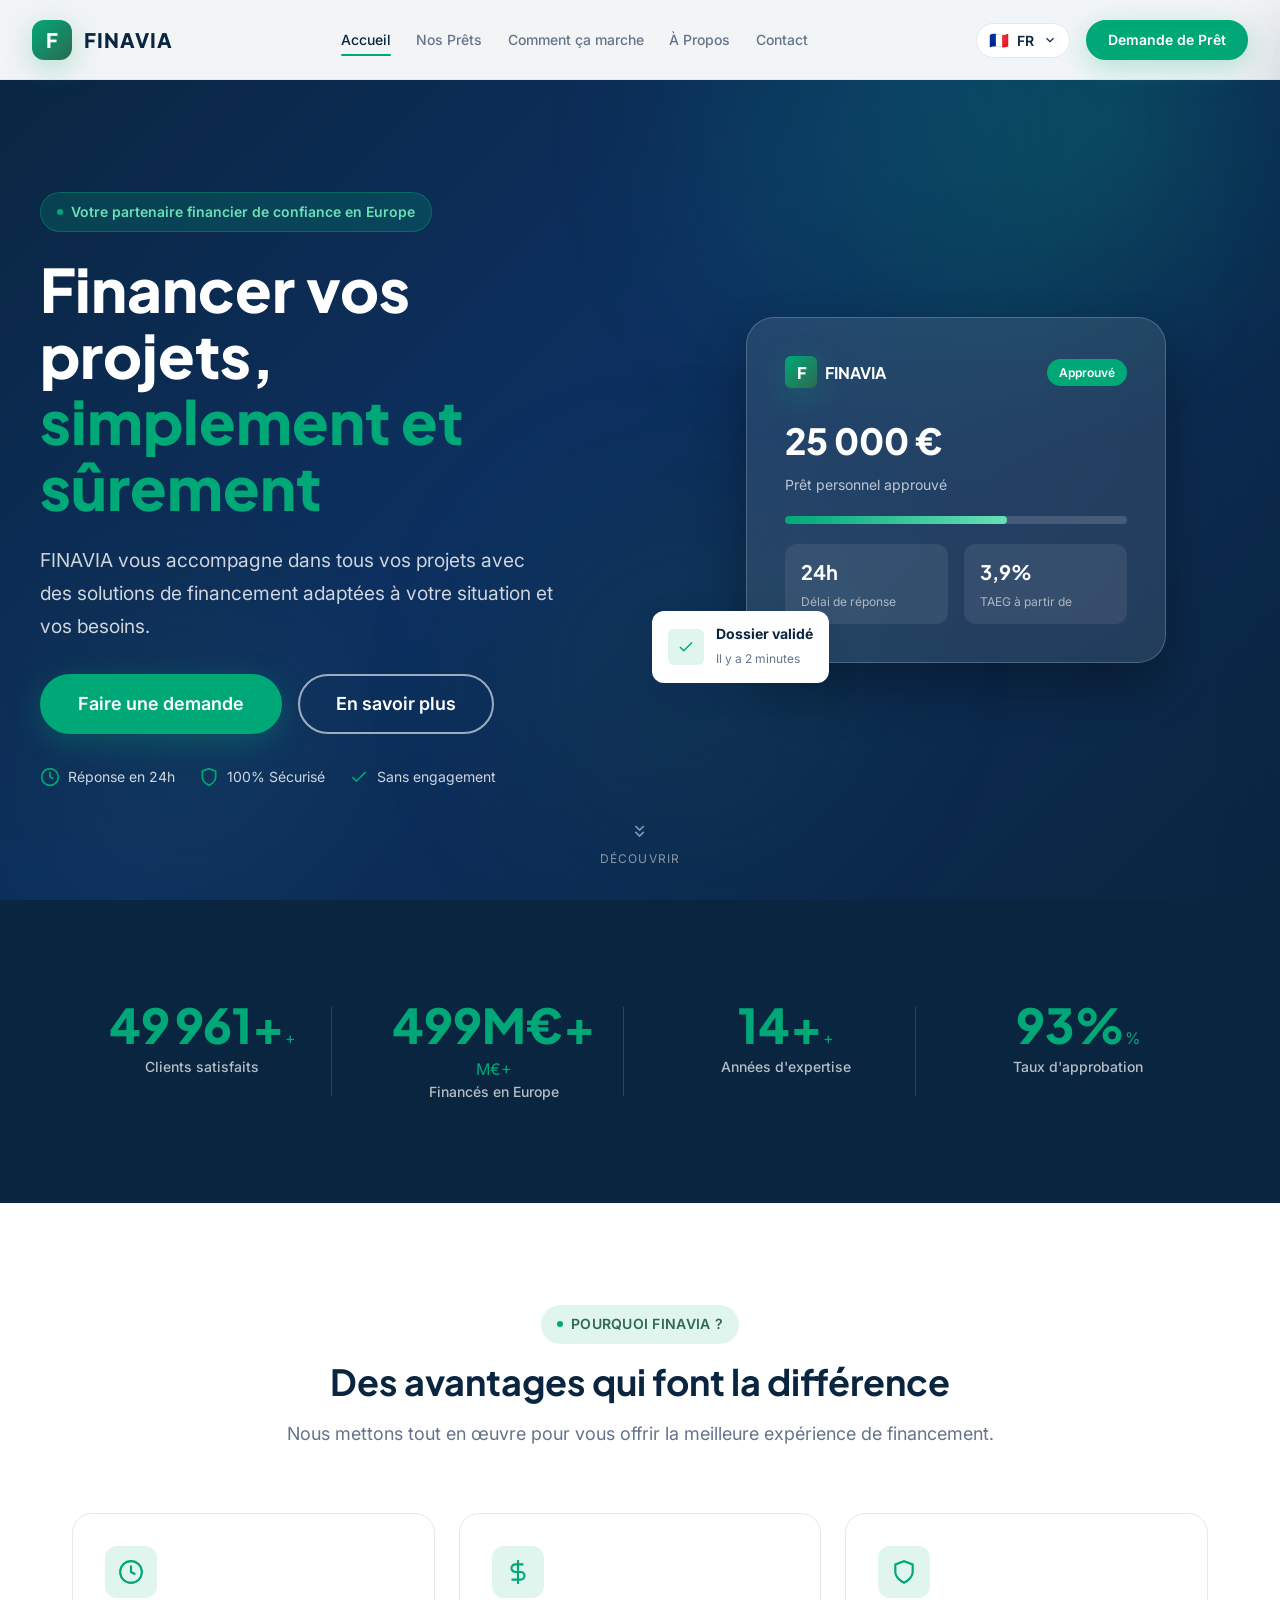
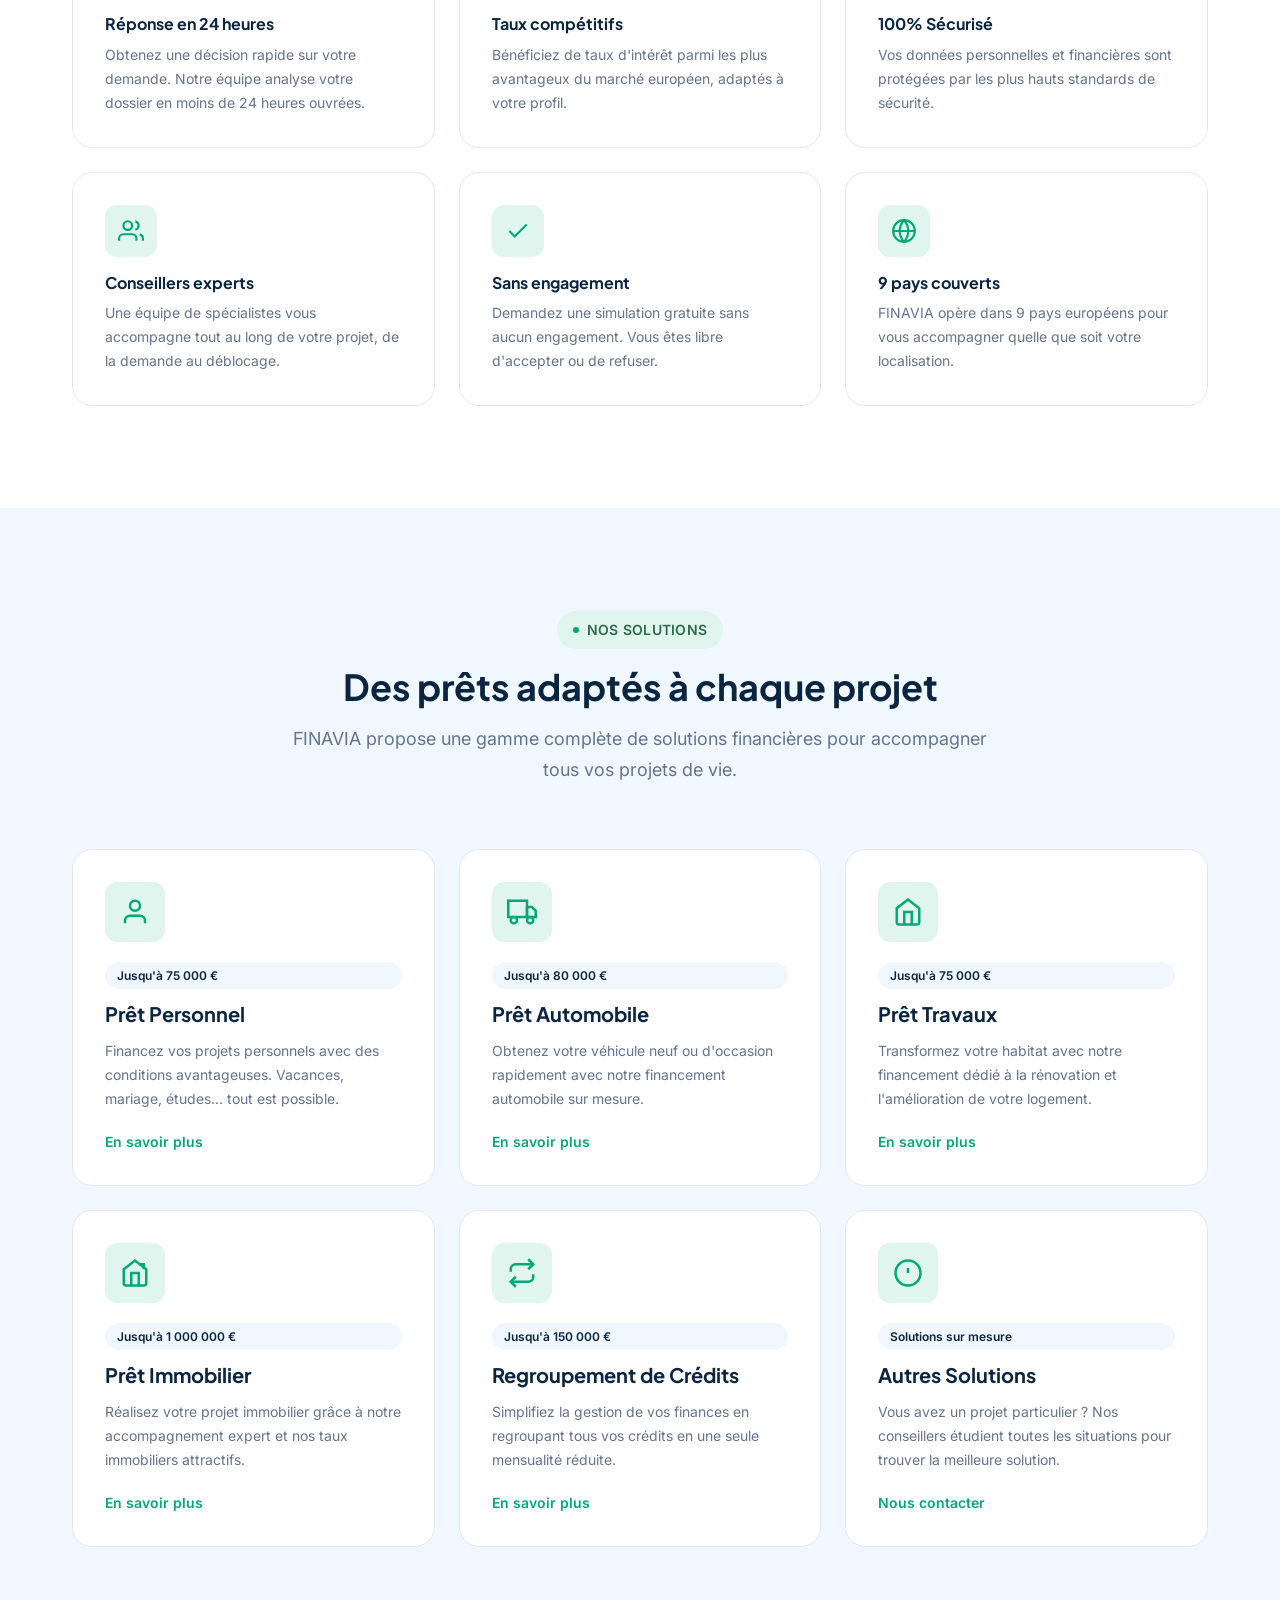
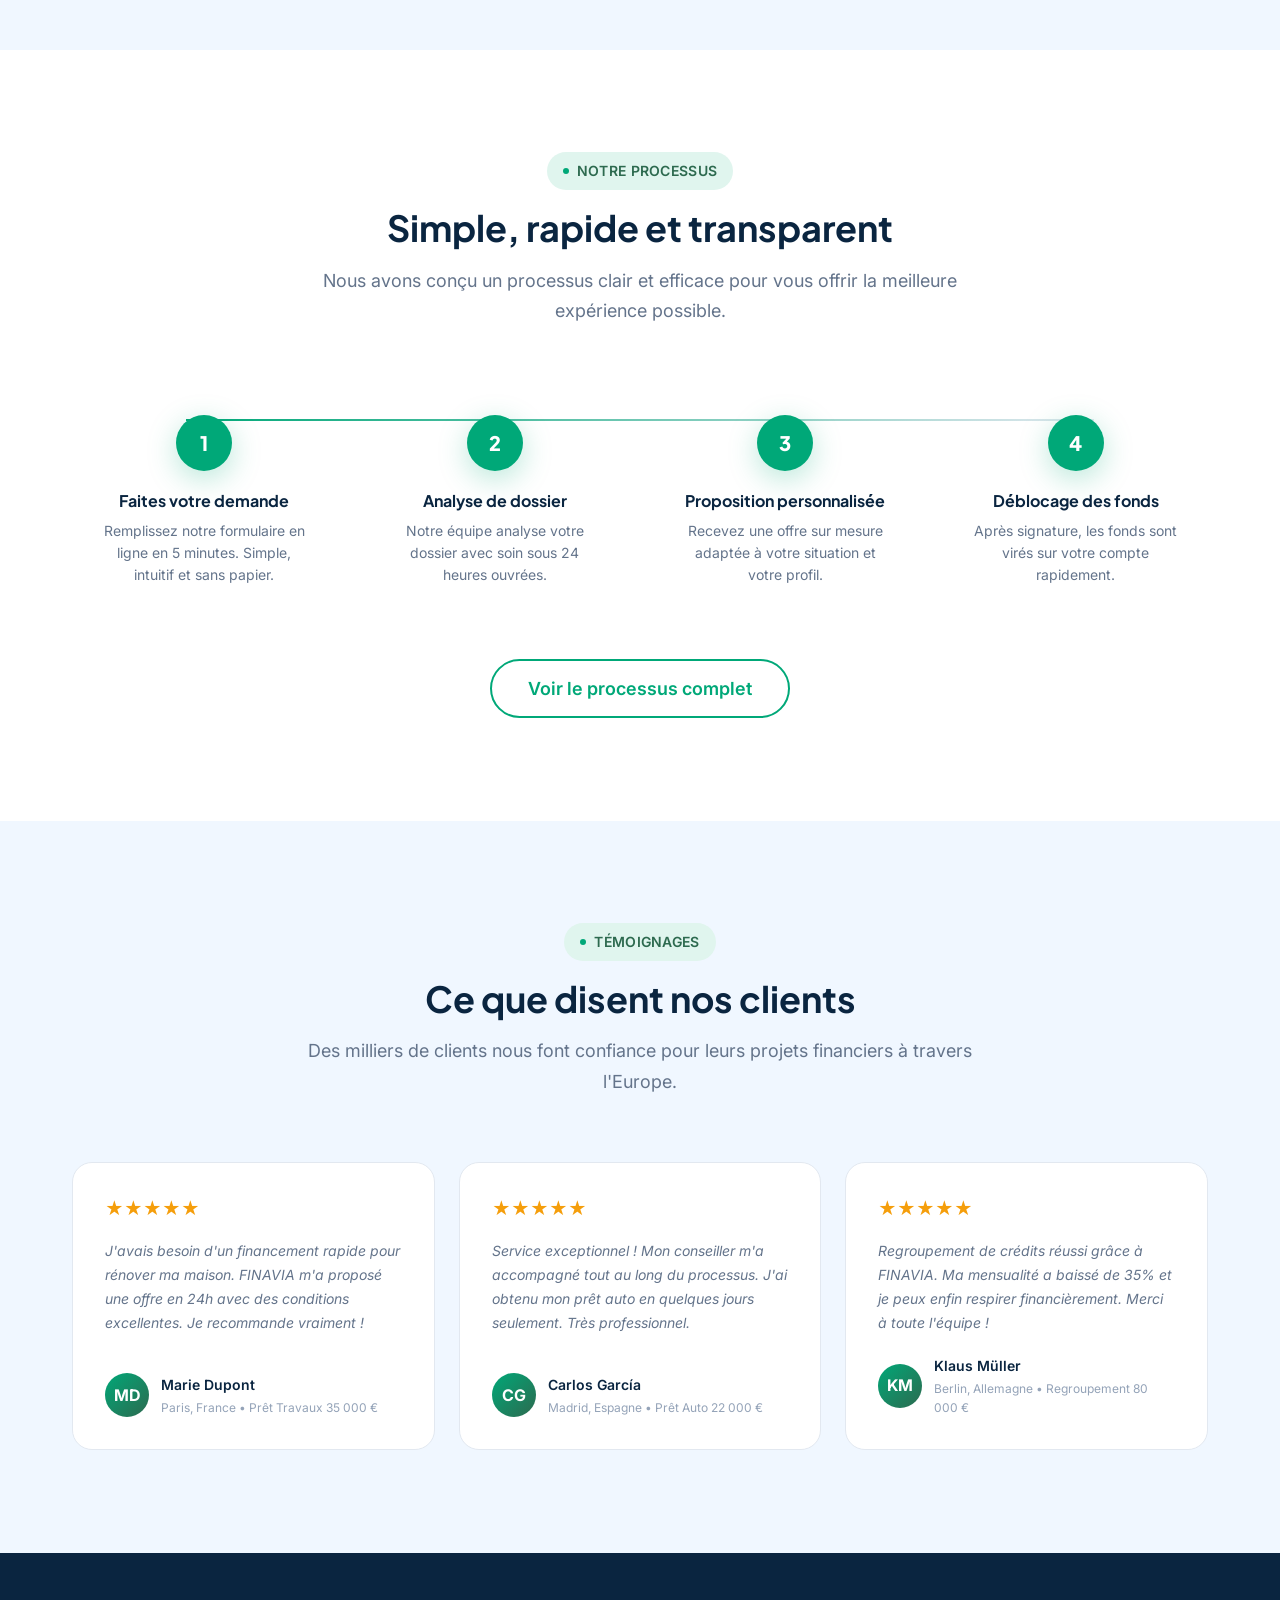
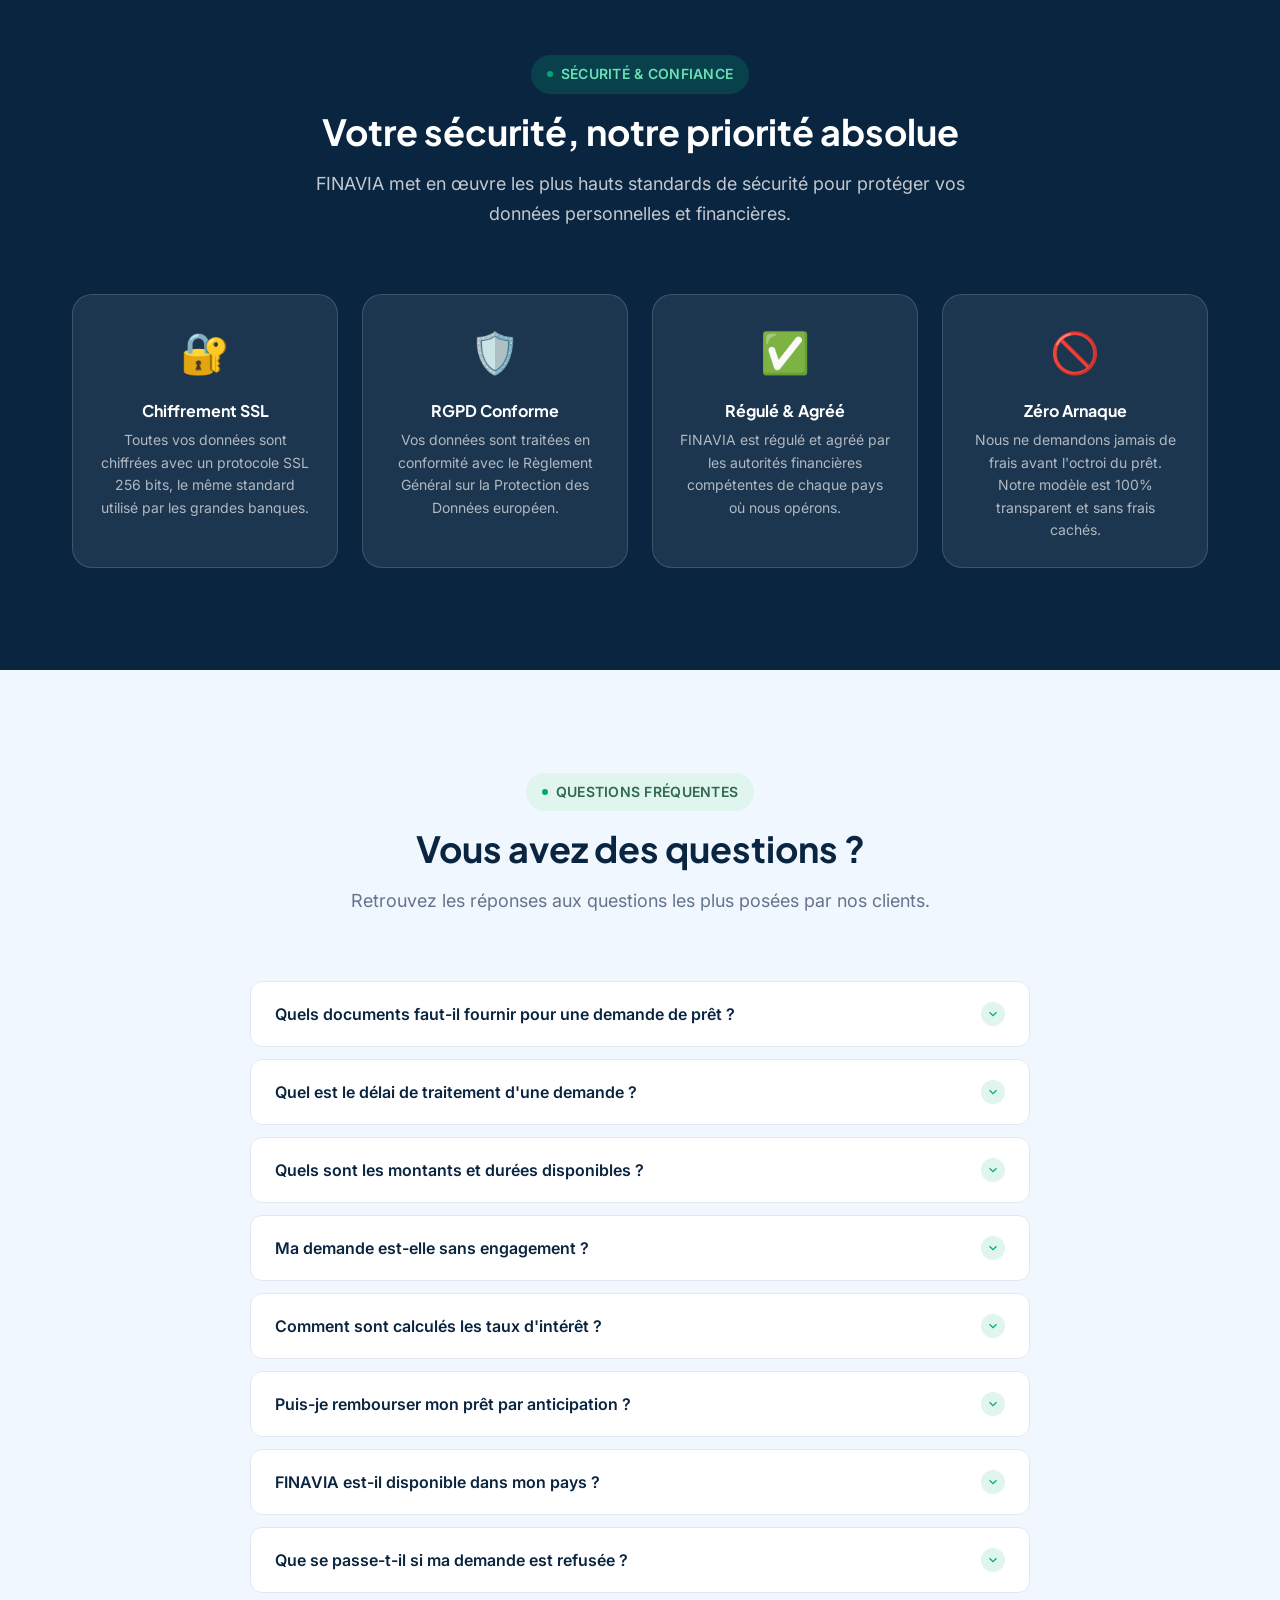
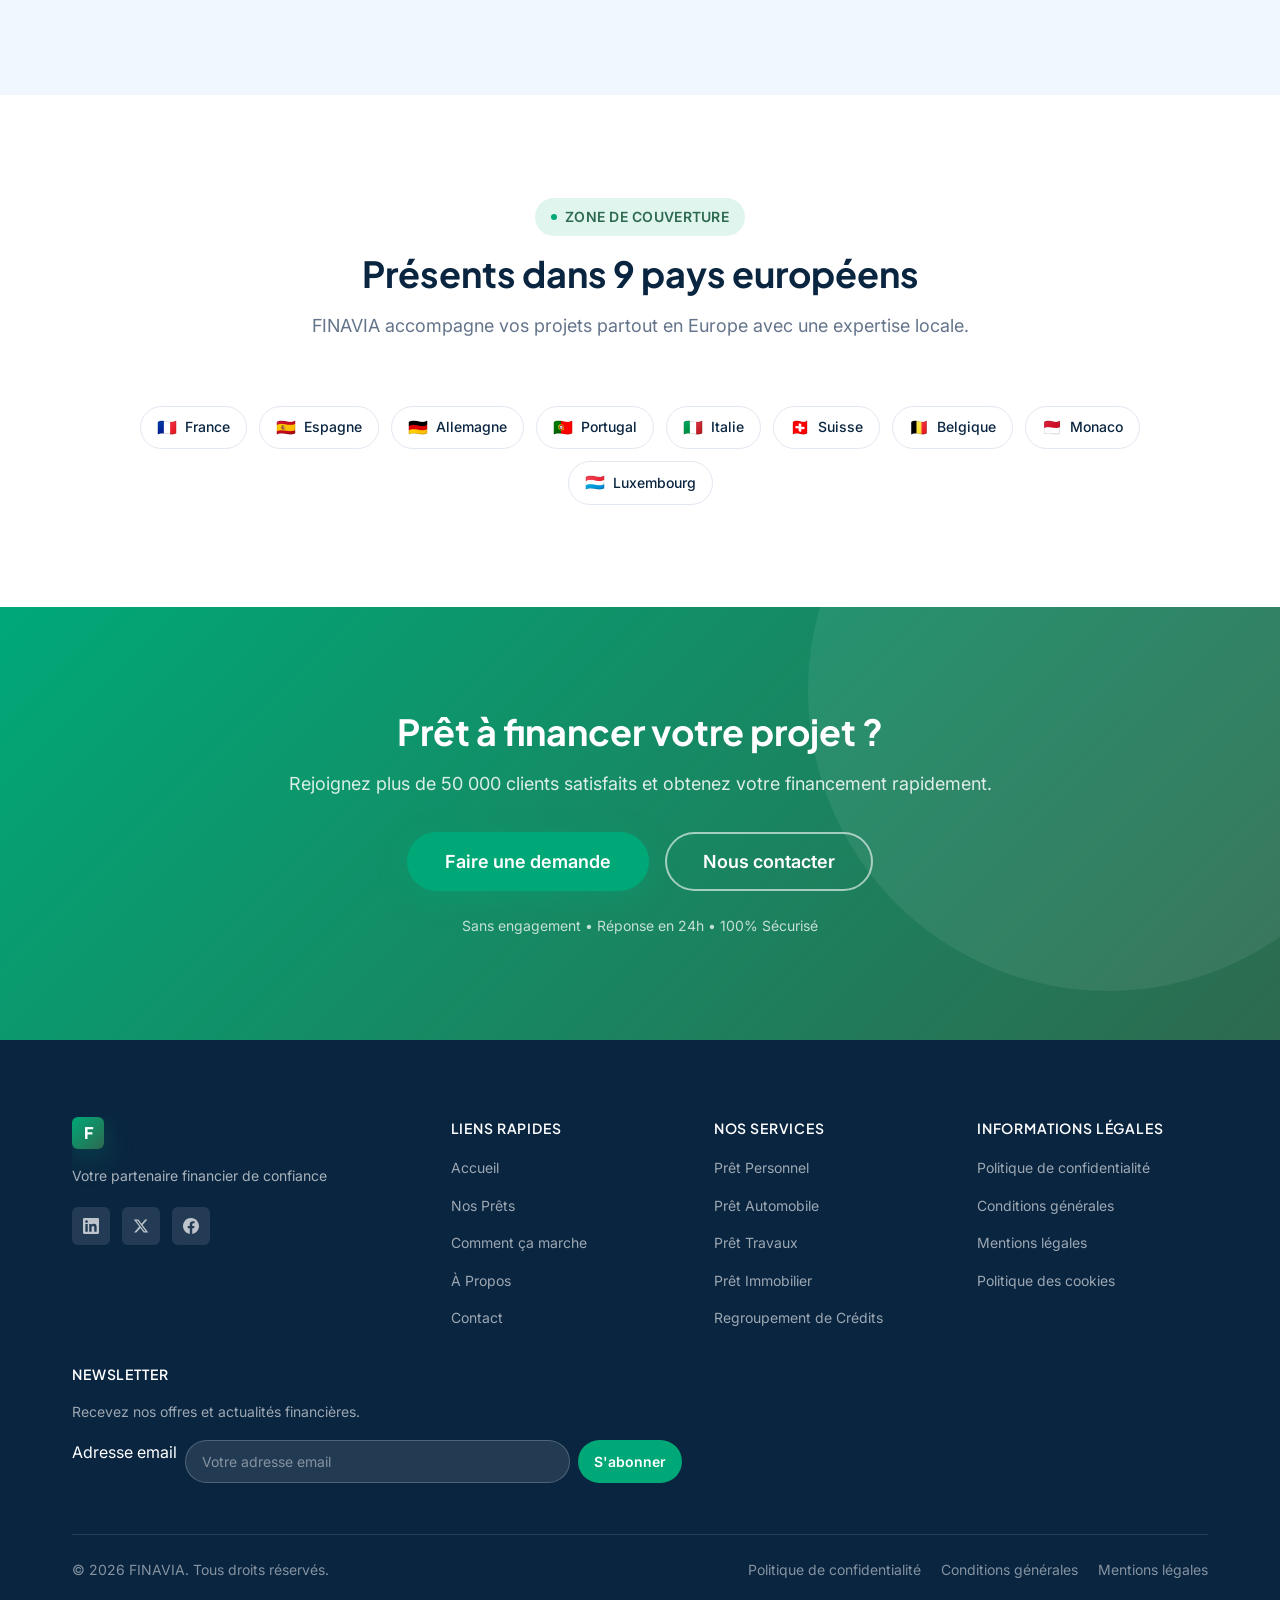
==== index.html @ a55ebde9 "premier commit" ====
<!DOCTYPE html>
<html lang="fr">
<head>
  <meta charset="UTF-8">
  <meta name="viewport" content="width=device-width, initial-scale=1.0">
  <title>FINAVIA – Prêts en ligne rapides et sécurisés en Europe</title>
  <meta name="description" content="FINAVIA, votre partenaire financier de confiance. Prêts personnels, auto, immobiliers et regroupement de crédits en France, Espagne, Allemagne, Portugal et Italie. Réponse en 24h.">
  <meta name="keywords" content="prêt en ligne, crédit rapide, financement Europe, prêt personnel, FINAVIA">
  <meta name="robots" content="index, follow">
  <link rel="canonical" href="https://www.finavia.eu/">

  <!-- Open Graph / Réseaux sociaux -->
  <meta property="og:type" content="website">
  <meta property="og:url" content="https://www.finavia.eu/">
  <meta property="og:title" content="FINAVIA – Votre partenaire financier en Europe">
  <meta property="og:description" content="Solutions de financement adaptées : prêts personnels, auto, immobiliers. Réponse en 24h, 100% sécurisé, sans engagement.">
  <meta property="og:image" content="assets/og-image.webp">
  <meta name="twitter:card" content="summary_large_image">

  <!-- Favicon -->
  <link rel="icon" type="image/svg+xml" href="assets/favicon.svg">

  <!-- Google Fonts -->
  <link rel="preconnect" href="https://fonts.googleapis.com">
  <link rel="preconnect" href="https://fonts.gstatic.com" crossorigin>
  <link href="https://fonts.googleapis.com/css2?family=Plus+Jakarta+Sans:wght@400;500;600;700;800&family=Inter:wght@400;500;600;700&display=swap" rel="stylesheet">

  <!-- CSS -->
  <link rel="stylesheet" href="css/main.css">
  <link rel="stylesheet" href="css/animations.css">
  <link rel="stylesheet" href="css/responsive.css">

  <!-- Schema.org - Organisation -->
  <script type="application/ld+json">
  {
    "@context": "https://schema.org",
    "@type": "FinancialService",
    "name": "FINAVIA",
    "description": "Plateforme de prêts en ligne sécurisée opérant en Europe",
    "url": "https://www.finavia.eu",
    "logo": "https://www.finavia.eu/assets/logo.svg",
    "telephone": "+33123456789",
    "email": "contact@finavia.eu",
    "address": {
      "@type": "PostalAddress",
      "streetAddress": "15 Avenue des Champs-Élysées",
      "addressLocality": "Paris",
      "postalCode": "75008",
      "addressCountry": "FR"
    },
    "areaServed": ["FR","ES","DE","PT","IT","CH","BE","MC","LU"],
    "serviceType": ["Personal Loan","Auto Loan","Mortgage","Debt Consolidation"]
  }
  </script>
</head>

<body>
  <!-- Skip to content (accessibilité) -->
  <a class="skip-link" href="#main-content">Aller au contenu principal</a>

  <!-- Overlay menu mobile -->
  <div class="mobile-overlay" id="mobileOverlay" aria-hidden="true"></div>

  <!-- =============================================
       HEADER - NAVIGATION
       ============================================= -->
  <header class="site-header" id="site-header" role="banner">
    <div class="container header-inner">

      <!-- Logo -->
      <a href="index.html" class="header-logo" aria-label="FINAVIA - Accueil">
        <div class="logo-icon" aria-hidden="true">F</div>
        <span class="logo-text">FINAVIA</span>
      </a>

      <!-- Navigation Desktop -->
      <nav class="header-nav" aria-label="Navigation principale">
        <ul class="nav-list" role="list">
          <li><a href="index.html"              class="nav-link" data-i18n="nav.home">Accueil</a></li>
          <li><a href="nos-prets.html"          class="nav-link" data-i18n="nav.loans">Nos Prêts</a></li>
          <li><a href="comment-ca-marche.html"  class="nav-link" data-i18n="nav.howItWorks">Comment ça marche</a></li>
          <li><a href="a-propos.html"           class="nav-link" data-i18n="nav.about">À Propos</a></li>
          <li><a href="contact.html"            class="nav-link" data-i18n="nav.contact">Contact</a></li>
        </ul>
      </nav>

      <!-- Actions : langue + CTA + hamburger -->
      <div class="header-actions">
        <!-- Sélecteur de langue -->
        <div class="lang-switcher" id="langSwitcher" role="navigation" aria-label="Sélection de langue">
          <button class="lang-current" id="langCurrent" aria-haspopup="true" aria-expanded="false">
            <span class="lang-flag" id="currentFlag" aria-hidden="true">🇫🇷</span>
            <span class="lang-code" id="currentCode">FR</span>
            <svg class="lang-chevron" viewBox="0 0 24 24" fill="none" stroke="currentColor" stroke-width="2" aria-hidden="true">
              <polyline points="6 9 12 15 18 9"/>
            </svg>
          </button>
          <div class="lang-dropdown" id="langDropdown" role="menu">
            <button class="lang-option" data-lang="fr" role="menuitem">🇫🇷 Français</button>
            <button class="lang-option" data-lang="es" role="menuitem">🇪🇸 Español</button>
            <button class="lang-option" data-lang="de" role="menuitem">🇩🇪 Deutsch</button>
            <button class="lang-option" data-lang="pt" role="menuitem">🇵🇹 Português</button>
            <button class="lang-option" data-lang="it" role="menuitem">🇮🇹 Italiano</button>
          </div>
        </div>

        <!-- CTA Desktop -->
        <a href="demande-de-pret.html" class="btn btn-primary btn-sm" data-i18n="nav.apply">Demande de Prêt</a>

        <!-- Hamburger Mobile -->
        <button class="hamburger" id="hamburger" aria-label="Ouvrir le menu" aria-expanded="false" aria-controls="mobileMenu">
          <span class="hamburger-line" aria-hidden="true"></span>
          <span class="hamburger-line" aria-hidden="true"></span>
          <span class="hamburger-line" aria-hidden="true"></span>
        </button>
      </div>
    </div>

    <!-- Menu Mobile -->
    </header>

  <div class="mobile-menu" id="mobileMenu" aria-hidden="true" role="dialog" aria-label="Menu principal">
      <div class="mobile-menu-inner">
        <div class="mobile-menu-header">
          <a href="index.html" class="header-logo">
            <div class="logo-icon logo-icon--sm">F</div>
            <span class="logo-text">FINAVIA</span>
          </a>
          <button class="mobile-menu-close" id="mobileClose" aria-label="Fermer le menu">
            <svg viewBox="0 0 24 24" fill="none" stroke="currentColor" stroke-width="2" aria-hidden="true">
              <line x1="18" y1="6" x2="6" y2="18"/><line x1="6" y1="6" x2="18" y2="18"/>
            </svg>
          </button>
        </div>

        <nav aria-label="Navigation mobile">
          <ul class="mobile-nav-list" role="list">
            <li><a href="index.html"              class="mobile-nav-link" data-i18n="nav.home">Accueil</a></li>
            <li><a href="nos-prets.html"          class="mobile-nav-link" data-i18n="nav.loans">Nos Prêts</a></li>
            <li><a href="comment-ca-marche.html"  class="mobile-nav-link" data-i18n="nav.howItWorks">Comment ça marche</a></li>
            <li><a href="a-propos.html"           class="mobile-nav-link" data-i18n="nav.about">À Propos</a></li>
            <li><a href="contact.html"            class="mobile-nav-link" data-i18n="nav.contact">Contact</a></li>
            <li><a href="demande-de-pret.html"    class="mobile-nav-link mobile-cta" data-i18n="nav.apply">Demande de Prêt</a></li>
          </ul>
        </nav>

        <div class="mobile-lang-section">
          <p class="mobile-lang-title">Langue</p>
          <div class="mobile-lang-grid">
            <button class="mobile-lang-btn active" data-lang="fr">🇫🇷 FR</button>
            <button class="mobile-lang-btn" data-lang="es">🇪🇸 ES</button>
            <button class="mobile-lang-btn" data-lang="de">🇩🇪 DE</button>
            <button class="mobile-lang-btn" data-lang="pt">🇵🇹 PT</button>
            <button class="mobile-lang-btn" data-lang="it">🇮🇹 IT</button>
          </div>
        </div>
      </div>
    </div>


  <!-- =============================================
       CONTENU PRINCIPAL
       ============================================= -->
  <main id="main-content">

    <!-- =============================================
         HERO SECTION
         ============================================= -->
    <section class="hero" aria-label="Bannière principale">
      <!-- Lueurs décoratives -->
      <div class="hero-glow hero-glow-1" aria-hidden="true"></div>
      <div class="hero-glow hero-glow-2" aria-hidden="true"></div>

      <div class="container hero-inner">
        <!-- Contenu texte gauche -->
        <div class="hero-content">
          <div class="hero-badge" role="text" data-i18n="hero.badge">
            Votre partenaire financier de confiance en Europe
          </div>

          <h1 class="hero-title">
            <span class="hero-title-line" data-i18n="hero.title">Financer vos projets,</span>
            <span class="hero-title-highlight" data-i18n="hero.titleBold">simplement et sûrement</span>
          </h1>

          <p class="hero-subtitle" data-i18n="hero.subtitle">
            FINAVIA vous accompagne dans tous vos projets avec des solutions de financement adaptées à votre situation et vos besoins.
          </p>

          <div class="hero-ctas">
            <a href="demande-de-pret.html" class="btn btn-primary btn-lg" data-i18n="hero.cta1">
              Faire une demande
            </a>
            <a href="#services" class="btn btn-outline-white btn-lg" data-i18n="hero.cta2">
              En savoir plus
            </a>
          </div>

          <!-- Badges de confiance -->
          <div class="hero-trust" role="list" aria-label="Garanties">
            <div class="hero-trust-item" role="listitem">
              <svg class="hero-trust-icon" viewBox="0 0 24 24" fill="none" stroke="currentColor" stroke-width="2" aria-hidden="true">
                <circle cx="12" cy="12" r="10"/><polyline points="12 6 12 12 16 14"/>
              </svg>
              <span data-i18n="hero.trust1">Réponse en 24h</span>
            </div>
            <div class="hero-trust-item" role="listitem">
              <svg class="hero-trust-icon" viewBox="0 0 24 24" fill="none" stroke="currentColor" stroke-width="2" aria-hidden="true">
                <path d="M12 22s8-4 8-10V5l-8-3-8 3v7c0 6 8 10 8 10z"/>
              </svg>
              <span data-i18n="hero.trust2">100% Sécurisé</span>
            </div>
            <div class="hero-trust-item" role="listitem">
              <svg class="hero-trust-icon" viewBox="0 0 24 24" fill="none" stroke="currentColor" stroke-width="2" aria-hidden="true">
                <polyline points="20 6 9 17 4 12"/>
              </svg>
              <span data-i18n="hero.trust3">Sans engagement</span>
            </div>
          </div>
        </div>

        <!-- Visuel : carte flottante droite -->
        <div class="hero-visual" aria-hidden="true">
          <div class="hero-card anim-float" role="presentation">
            <div class="hero-card-header">
              <div class="hero-card-logo">
                <div class="logo-icon logo-icon--sm">F</div>
                <span>FINAVIA</span>
              </div>
              <span class="hero-card-badge" data-i18n="hero.card.badge">Approuvé</span>
            </div>
            <div class="hero-card-amount" data-i18n="hero.card.amount">25 000 €</div>
            <div class="hero-card-label" data-i18n="hero.card.label">Prêt personnel approuvé</div>
            <div class="hero-card-bar-wrap">
              <div class="hero-card-bar"></div>
            </div>
            <div class="hero-card-stats">
              <div class="hero-card-stat">
                <div class="hero-card-stat-value" data-i18n="hero.card.stat1.value">24h</div>
                <div class="hero-card-stat-label" data-i18n="hero.card.stat1.label">Délai de réponse</div>
              </div>
              <div class="hero-card-stat">
                <div class="hero-card-stat-value" data-i18n="hero.card.stat2.value">3,9%</div>
                <div class="hero-card-stat-label" data-i18n="hero.card.stat2.label">TAEG à partir de</div>
              </div>
            </div>
          </div>

          <!-- Badge flottant -->
          <div class="hero-floating-badge">
            <div class="hero-floating-icon">
              <svg viewBox="0 0 24 24" fill="none" stroke="currentColor" stroke-width="2">
                <polyline points="20 6 9 17 4 12"/>
              </svg>
            </div>
            <div class="hero-floating-text">
              <strong data-i18n="hero.float.title">Dossier validé</strong>
              <span data-i18n="hero.float.text">Il y a 2 minutes</span>
            </div>
          </div>
        </div>
      </div>

      <!-- Indicateur de scroll -->
      <div class="hero-scroll" role="button" aria-label="Défiler vers le bas" tabindex="0">
        <svg viewBox="0 0 24 24" fill="none" stroke="currentColor" stroke-width="2" aria-hidden="true">
          <polyline points="7 13 12 18 17 13"/><polyline points="7 6 12 11 17 6"/>
        </svg>
        <span data-i18n="hero.scroll">DÉCOUVRIR</span>
      </div>
    </section>

    <!-- =============================================
         STATISTIQUES CLÉS
         ============================================= -->
    <section class="stats-section" aria-label="Chiffres clés">
      <div class="container">
        <div class="stats-grid" role="list">
          <div class="stat-item" role="listitem">
            <span class="stat-value"
                  data-counter="50000"
                  data-suffix="+"
                  data-i18n="stats.1.value">50 000</span><span class="stat-suffix" data-i18n="stats.1.suffix" aria-hidden="true">+</span>
            <p class="stat-label" data-i18n="stats.1.label">Clients satisfaits</p>
          </div>
          <div class="stat-item" role="listitem">
            <span class="stat-value"
                  data-counter="500"
                  data-suffix="M€+"
                  data-i18n="stats.2.value">500</span><span class="stat-suffix" data-i18n="stats.2.suffix" aria-hidden="true">M€+</span>
            <p class="stat-label" data-i18n="stats.2.label">Financés en Europe</p>
          </div>
          <div class="stat-item" role="listitem">
            <span class="stat-value"
                  data-counter="15"
                  data-suffix="+"
                  data-i18n="stats.3.value">15</span><span class="stat-suffix" data-i18n="stats.3.suffix" aria-hidden="true">+</span>
            <p class="stat-label" data-i18n="stats.3.label">Années d'expertise</p>
          </div>
          <div class="stat-item" role="listitem">
            <span class="stat-value"
                  data-counter="94"
                  data-suffix="%"
                  data-i18n="stats.4.value">94</span><span class="stat-suffix" data-i18n="stats.4.suffix" aria-hidden="true">%</span>
            <p class="stat-label" data-i18n="stats.4.label">Taux d'approbation</p>
          </div>
        </div>
      </div>
    </section>

    <!-- =============================================
         AVANTAGES
         ============================================= -->
    <section class="section" aria-labelledby="advantages-title">
      <div class="container">
        <div class="section-header">
          <span class="section-badge" data-i18n="advantages.badge">Pourquoi FINAVIA ?</span>
          <h2 class="section-title" id="advantages-title" data-i18n="advantages.title">Des avantages qui font la différence</h2>
          <p class="section-subtitle" data-i18n="advantages.subtitle">Nous mettons tout en œuvre pour vous offrir la meilleure expérience de financement.</p>
        </div>
        <div class="advantages-grid" role="list">
          <!-- Avantage 1 -->
          <div class="advantage-card reveal" role="listitem">
            <div class="advantage-icon" aria-hidden="true">
              <svg viewBox="0 0 24 24" fill="none" stroke="currentColor" stroke-width="2">
                <circle cx="12" cy="12" r="10"/><polyline points="12 6 12 12 16 14"/>
              </svg>
            </div>
            <h3 class="advantage-title" data-i18n="adv.1.title">Réponse en 24 heures</h3>
            <p class="advantage-desc" data-i18n="adv.1.desc">Obtenez une décision rapide sur votre demande.</p>
          </div>
          <!-- Avantage 2 -->
          <div class="advantage-card reveal" role="listitem">
            <div class="advantage-icon" aria-hidden="true">
              <svg viewBox="0 0 24 24" fill="none" stroke="currentColor" stroke-width="2">
                <line x1="12" y1="1" x2="12" y2="23"/><path d="M17 5H9.5a3.5 3.5 0 0 0 0 7h5a3.5 3.5 0 0 1 0 7H6"/>
              </svg>
            </div>
            <h3 class="advantage-title" data-i18n="adv.2.title">Taux compétitifs</h3>
            <p class="advantage-desc" data-i18n="adv.2.desc">Bénéficiez de taux parmi les plus avantageux du marché européen.</p>
          </div>
          <!-- Avantage 3 -->
          <div class="advantage-card reveal" role="listitem">
            <div class="advantage-icon" aria-hidden="true">
              <svg viewBox="0 0 24 24" fill="none" stroke="currentColor" stroke-width="2">
                <path d="M12 22s8-4 8-10V5l-8-3-8 3v7c0 6 8 10 8 10z"/>
              </svg>
            </div>
            <h3 class="advantage-title" data-i18n="adv.3.title">100% Sécurisé</h3>
            <p class="advantage-desc" data-i18n="adv.3.desc">Vos données protégées par les plus hauts standards de sécurité.</p>
          </div>
          <!-- Avantage 4 -->
          <div class="advantage-card reveal" role="listitem">
            <div class="advantage-icon" aria-hidden="true">
              <svg viewBox="0 0 24 24" fill="none" stroke="currentColor" stroke-width="2">
                <path d="M17 21v-2a4 4 0 0 0-4-4H5a4 4 0 0 0-4 4v2"/><circle cx="9" cy="7" r="4"/>
                <path d="M23 21v-2a4 4 0 0 0-3-3.87"/><path d="M16 3.13a4 4 0 0 1 0 7.75"/>
              </svg>
            </div>
            <h3 class="advantage-title" data-i18n="adv.4.title">Conseillers experts</h3>
            <p class="advantage-desc" data-i18n="adv.4.desc">Une équipe de spécialistes vous accompagne tout au long.</p>
          </div>
          <!-- Avantage 5 -->
          <div class="advantage-card reveal" role="listitem">
            <div class="advantage-icon" aria-hidden="true">
              <svg viewBox="0 0 24 24" fill="none" stroke="currentColor" stroke-width="2">
                <polyline points="20 6 9 17 4 12"/>
              </svg>
            </div>
            <h3 class="advantage-title" data-i18n="adv.5.title">Sans engagement</h3>
            <p class="advantage-desc" data-i18n="adv.5.desc">Simulation gratuite. Libre d'accepter ou de refuser.</p>
          </div>
          <!-- Avantage 6 -->
          <div class="advantage-card reveal" role="listitem">
            <div class="advantage-icon" aria-hidden="true">
              <svg viewBox="0 0 24 24" fill="none" stroke="currentColor" stroke-width="2">
                <circle cx="12" cy="12" r="10"/><line x1="2" y1="12" x2="22" y2="12"/>
                <path d="M12 2a15.3 15.3 0 0 1 4 10 15.3 15.3 0 0 1-4 10 15.3 15.3 0 0 1-4-10 15.3 15.3 0 0 1 4-10z"/>
              </svg>
            </div>
            <h3 class="advantage-title" data-i18n="adv.6.title">9 pays couverts</h3>
            <p class="advantage-desc" data-i18n="adv.6.desc">Présents dans 9 pays européens pour vous accompagner partout.</p>
          </div>
        </div>
      </div>
    </section>

    <!-- =============================================
         NOS SERVICES
         ============================================= -->
    <section class="section section--alt" id="services" aria-labelledby="services-title">
      <div class="container">
        <div class="section-header">
          <span class="section-badge" data-i18n="services.badge">Nos solutions</span>
          <h2 class="section-title" id="services-title" data-i18n="services.title">Des prêts adaptés à chaque projet</h2>
          <p class="section-subtitle" data-i18n="services.subtitle">FINAVIA propose une gamme complète de solutions financières pour accompagner tous vos projets de vie.</p>
        </div>

        <div class="services-grid" role="list">
          <!-- Prêt Personnel -->
          <article class="service-card" role="listitem">
            <div class="service-card-icon" aria-hidden="true">
              <svg viewBox="0 0 24 24" fill="none" stroke="currentColor" stroke-width="2">
                <path d="M20 21v-2a4 4 0 0 0-4-4H8a4 4 0 0 0-4 4v2"/><circle cx="12" cy="7" r="4"/>
              </svg>
            </div>
            <span class="service-card-tag" data-i18n="service.personal.tag">Jusqu'à 75 000 €</span>
            <h3 class="service-card-title" data-i18n="service.personal.title">Prêt Personnel</h3>
            <p class="service-card-desc" data-i18n="service.personal.desc">Financez vos projets personnels avec des conditions avantageuses et flexibles.</p>
            <a href="nos-prets.html#personnel" class="service-card-link" data-i18n="service.personal.cta">
              En savoir plus
              <svg viewBox="0 0 24 24" fill="none" stroke="currentColor" stroke-width="2" aria-hidden="true"><polyline points="9 18 15 12 9 6"/></svg>
            </a>
          </article>

          <!-- Prêt Auto -->
          <article class="service-card" role="listitem">
            <div class="service-card-icon" aria-hidden="true">
              <svg viewBox="0 0 24 24" fill="none" stroke="currentColor" stroke-width="2">
                <rect x="1" y="3" width="15" height="13"/><polygon points="16 8 20 8 23 11 23 16 16 16 16 8"/>
                <circle cx="5.5" cy="18.5" r="2.5"/><circle cx="18.5" cy="18.5" r="2.5"/>
              </svg>
            </div>
            <span class="service-card-tag" data-i18n="service.auto.tag">Jusqu'à 80 000 €</span>
            <h3 class="service-card-title" data-i18n="service.auto.title">Prêt Automobile</h3>
            <p class="service-card-desc" data-i18n="service.auto.desc">Obtenez votre véhicule rapidement avec notre financement automobile sur mesure.</p>
            <a href="nos-prets.html#auto" class="service-card-link" data-i18n="service.auto.cta">
              En savoir plus
              <svg viewBox="0 0 24 24" fill="none" stroke="currentColor" stroke-width="2" aria-hidden="true"><polyline points="9 18 15 12 9 6"/></svg>
            </a>
          </article>

          <!-- Prêt Travaux -->
          <article class="service-card" role="listitem">
            <div class="service-card-icon" aria-hidden="true">
              <svg viewBox="0 0 24 24" fill="none" stroke="currentColor" stroke-width="2">
                <path d="M3 9l9-7 9 7v11a2 2 0 0 1-2 2H5a2 2 0 0 1-2-2z"/><polyline points="9 22 9 12 15 12 15 22"/>
              </svg>
            </div>
            <span class="service-card-tag" data-i18n="service.travaux.tag">Jusqu'à 75 000 €</span>
            <h3 class="service-card-title" data-i18n="service.travaux.title">Prêt Travaux</h3>
            <p class="service-card-desc" data-i18n="service.travaux.desc">Transformez votre habitat avec notre financement dédié aux travaux.</p>
            <a href="nos-prets.html#travaux" class="service-card-link" data-i18n="service.travaux.cta">
              En savoir plus
              <svg viewBox="0 0 24 24" fill="none" stroke="currentColor" stroke-width="2" aria-hidden="true"><polyline points="9 18 15 12 9 6"/></svg>
            </a>
          </article>

          <!-- Prêt Immobilier -->
          <article class="service-card" role="listitem">
            <div class="service-card-icon" aria-hidden="true">
              <svg viewBox="0 0 24 24" fill="none" stroke="currentColor" stroke-width="2">
                <path d="M3 9l9-7 9 7v11a2 2 0 0 1-2 2H5a2 2 0 0 1-2-2z"/>
                <polyline points="9 22 9 12 15 12 15 22"/><path d="M19 9V5h-4"/>
              </svg>
            </div>
            <span class="service-card-tag" data-i18n="service.immo.tag">Jusqu'à 1 000 000 €</span>
            <h3 class="service-card-title" data-i18n="service.immo.title">Prêt Immobilier</h3>
            <p class="service-card-desc" data-i18n="service.immo.desc">Réalisez votre projet immobilier avec notre accompagnement expert.</p>
            <a href="nos-prets.html#immo" class="service-card-link" data-i18n="service.immo.cta">
              En savoir plus
              <svg viewBox="0 0 24 24" fill="none" stroke="currentColor" stroke-width="2" aria-hidden="true"><polyline points="9 18 15 12 9 6"/></svg>
            </a>
          </article>

          <!-- Regroupement -->
          <article class="service-card" role="listitem">
            <div class="service-card-icon" aria-hidden="true">
              <svg viewBox="0 0 24 24" fill="none" stroke="currentColor" stroke-width="2">
                <polyline points="17 1 21 5 17 9"/><path d="M3 11V9a4 4 0 0 1 4-4h14"/>
                <polyline points="7 23 3 19 7 15"/><path d="M21 13v2a4 4 0 0 1-4 4H3"/>
              </svg>
            </div>
            <span class="service-card-tag" data-i18n="service.regroupement.tag">Jusqu'à 150 000 €</span>
            <h3 class="service-card-title" data-i18n="service.regroupement.title">Regroupement de Crédits</h3>
            <p class="service-card-desc" data-i18n="service.regroupement.desc">Simplifiez vos remboursements en regroupant tous vos crédits.</p>
            <a href="nos-prets.html#regroupement" class="service-card-link" data-i18n="service.regroupement.cta">
              En savoir plus
              <svg viewBox="0 0 24 24" fill="none" stroke="currentColor" stroke-width="2" aria-hidden="true"><polyline points="9 18 15 12 9 6"/></svg>
            </a>
          </article>

          <!-- Autres Solutions -->
          <article class="service-card" role="listitem">
            <div class="service-card-icon" aria-hidden="true">
              <svg viewBox="0 0 24 24" fill="none" stroke="currentColor" stroke-width="2">
                <circle cx="12" cy="12" r="10"/><line x1="12" y1="8" x2="12" y2="12"/>
                <line x1="12" y1="16" x2="12.01" y2="16"/>
              </svg>
            </div>
            <span class="service-card-tag" data-i18n="service.other.tag">Solutions sur mesure</span>
            <h3 class="service-card-title" data-i18n="service.other.title">Autres Solutions</h3>
            <p class="service-card-desc" data-i18n="service.other.desc">Découvrez nos autres solutions financières adaptées à vos besoins.</p>
            <a href="contact.html" class="service-card-link" data-i18n="service.other.cta">
              Nous contacter
              <svg viewBox="0 0 24 24" fill="none" stroke="currentColor" stroke-width="2" aria-hidden="true"><polyline points="9 18 15 12 9 6"/></svg>
            </a>
          </article>
        </div>
      </div>
    </section>

    <!-- =============================================
         COMMENT ÇA MARCHE (APERÇU)
         ============================================= -->
    <section class="section" aria-labelledby="how-title">
      <div class="container">
        <div class="section-header">
          <span class="section-badge" data-i18n="how.badge">Notre processus</span>
          <h2 class="section-title" id="how-title" data-i18n="how.title">Simple, rapide et transparent</h2>
          <p class="section-subtitle" data-i18n="how.subtitle">Nous avons conçu un processus clair et efficace pour vous offrir la meilleure expérience possible.</p>
        </div>

        <div class="steps-grid" role="list">
          <div class="step-card" role="listitem">
            <div class="step-number" aria-hidden="true">1</div>
            <h3 class="step-title" data-i18n="how.step1.title">Faites votre demande</h3>
            <p class="step-desc" data-i18n="how.step1.desc">Remplissez notre formulaire en ligne en 5 minutes.</p>
          </div>
          <div class="step-card" role="listitem">
            <div class="step-number" aria-hidden="true">2</div>
            <h3 class="step-title" data-i18n="how.step2.title">Analyse de dossier</h3>
            <p class="step-desc" data-i18n="how.step2.desc">Notre équipe analyse votre dossier sous 24 heures.</p>
          </div>
          <div class="step-card" role="listitem">
            <div class="step-number" aria-hidden="true">3</div>
            <h3 class="step-title" data-i18n="how.step3.title">Proposition personnalisée</h3>
            <p class="step-desc" data-i18n="how.step3.desc">Recevez une offre adaptée à votre situation.</p>
          </div>
          <div class="step-card" role="listitem">
            <div class="step-number" aria-hidden="true">4</div>
            <h3 class="step-title" data-i18n="how.step4.title">Déblocage des fonds</h3>
            <p class="step-desc" data-i18n="how.step4.desc">Les fonds sont virés rapidement sur votre compte.</p>
          </div>
        </div>

        <div style="text-align:center; margin-top:3rem;">
          <a href="comment-ca-marche.html" class="btn btn-secondary btn-lg" data-i18n="how.cta">
            Voir le processus complet
          </a>
        </div>
      </div>
    </section>

    <!-- =============================================
         TÉMOIGNAGES
         ============================================= -->
    <section class="section section--alt" aria-labelledby="testimonials-title">
      <div class="container">
        <div class="section-header">
          <span class="section-badge" data-i18n="testimonials.badge">Témoignages</span>
          <h2 class="section-title" id="testimonials-title" data-i18n="testimonials.title">Ce que disent nos clients</h2>
          <p class="section-subtitle" data-i18n="testimonials.subtitle">Des milliers de clients nous font confiance pour leurs projets financiers.</p>
        </div>

        <div class="testimonials-grid" role="list">
          <!-- Témoignage 1 -->
          <article class="testimonial-card" role="listitem">
            <div class="testimonial-stars" aria-label="5 étoiles sur 5">★★★★★</div>
            <blockquote class="testimonial-text" data-i18n="testimonial.1.text">
              "J'avais besoin d'un financement rapide pour rénover ma maison. FINAVIA m'a proposé une offre en 24h. Je recommande vraiment !"
            </blockquote>
            <div class="testimonial-author">
              <div class="testimonial-avatar" aria-hidden="true">MD</div>
              <div>
                <div class="testimonial-name" data-i18n="testimonial.1.name">Marie Dupont</div>
                <div class="testimonial-info" data-i18n="testimonial.1.info">Paris, France • Prêt Travaux 35 000 €</div>
              </div>
            </div>
          </article>

          <!-- Témoignage 2 -->
          <article class="testimonial-card" role="listitem">
            <div class="testimonial-stars" aria-label="5 étoiles sur 5">★★★★★</div>
            <blockquote class="testimonial-text" data-i18n="testimonial.2.text">
              "Service exceptionnel ! Mon conseiller m'a accompagné tout au long du processus. J'ai obtenu mon prêt auto en quelques jours."
            </blockquote>
            <div class="testimonial-author">
              <div class="testimonial-avatar" aria-hidden="true">CG</div>
              <div>
                <div class="testimonial-name" data-i18n="testimonial.2.name">Carlos García</div>
                <div class="testimonial-info" data-i18n="testimonial.2.info">Madrid, Espagne • Prêt Auto 22 000 €</div>
              </div>
            </div>
          </article>

          <!-- Témoignage 3 -->
          <article class="testimonial-card" role="listitem">
            <div class="testimonial-stars" aria-label="5 étoiles sur 5">★★★★★</div>
            <blockquote class="testimonial-text" data-i18n="testimonial.3.text">
              "Regroupement de crédits réussi grâce à FINAVIA. Ma mensualité a baissé de 35% et je peux enfin respirer financièrement."
            </blockquote>
            <div class="testimonial-author">
              <div class="testimonial-avatar" aria-hidden="true">KM</div>
              <div>
                <div class="testimonial-name" data-i18n="testimonial.3.name">Klaus Müller</div>
                <div class="testimonial-info" data-i18n="testimonial.3.info">Berlin, Allemagne • Regroupement 80 000 €</div>
              </div>
            </div>
          </article>
        </div>
      </div>
    </section>

    <!-- =============================================
         SÉCURITÉ
         ============================================= -->
    <section class="section section--dark" aria-labelledby="security-title">
      <div class="container">
        <div class="section-header">
          <span class="section-badge" style="background:rgba(0,168,120,0.2);color:#6AE0B8;" data-i18n="security.badge">Sécurité & Confiance</span>
          <h2 class="section-title" id="security-title" data-i18n="security.title">Votre sécurité, notre priorité absolue</h2>
          <p class="section-subtitle" data-i18n="security.subtitle">FINAVIA met en œuvre les plus hauts standards de sécurité.</p>
        </div>

        <div class="security-grid" role="list">
          <div class="security-item" role="listitem">
            <span class="security-icon" aria-hidden="true">🔐</span>
            <h3 class="security-title" data-i18n="security.1.title">Chiffrement SSL</h3>
            <p class="security-desc" data-i18n="security.1.desc">Données chiffrées avec un protocole SSL 256 bits.</p>
          </div>
          <div class="security-item" role="listitem">
            <span class="security-icon" aria-hidden="true">🛡️</span>
            <h3 class="security-title" data-i18n="security.2.title">RGPD Conforme</h3>
            <p class="security-desc" data-i18n="security.2.desc">Conformité totale avec la réglementation européenne.</p>
          </div>
          <div class="security-item" role="listitem">
            <span class="security-icon" aria-hidden="true">✅</span>
            <h3 class="security-title" data-i18n="security.3.title">Régulé & Agréé</h3>
            <p class="security-desc" data-i18n="security.3.desc">Agréé par les autorités financières européennes.</p>
          </div>
          <div class="security-item" role="listitem">
            <span class="security-icon" aria-hidden="true">🚫</span>
            <h3 class="security-title" data-i18n="security.4.title">Zéro Arnaque</h3>
            <p class="security-desc" data-i18n="security.4.desc">Aucun frais avant l'octroi du prêt. 100% transparent.</p>
          </div>
        </div>
      </div>
    </section>

    <!-- =============================================
         FAQ
         ============================================= -->
    <section class="section section--alt" aria-labelledby="faq-title">
      <div class="container">
        <div class="section-header">
          <span class="section-badge" data-i18n="faq.badge">Questions fréquentes</span>
          <h2 class="section-title" id="faq-title" data-i18n="faq.title">Vous avez des questions ?</h2>
          <p class="section-subtitle" data-i18n="faq.subtitle">Retrouvez les réponses aux questions les plus fréquemment posées.</p>
        </div>

        <div class="faq-list" role="list">
          <!-- FAQ 1 -->
          <div class="faq-item" role="listitem">
            <button class="faq-question" aria-expanded="false">
              <span class="faq-question-text" data-i18n="faq.q1">Quels documents faut-il fournir pour une demande de prêt ?</span>
              <span class="faq-icon" aria-hidden="true">
                <svg viewBox="0 0 24 24" fill="none" stroke="currentColor" stroke-width="2"><polyline points="6 9 12 15 18 9"/></svg>
              </span>
            </button>
            <div class="faq-answer">
              <div class="faq-answer-inner" data-i18n="faq.a1">
                Pour une demande de prêt, vous aurez besoin de votre pièce d'identité, de vos 3 derniers bulletins de salaire, de vos 3 derniers relevés bancaires et d'un justificatif de domicile récent.
              </div>
            </div>
          </div>
          <!-- FAQ 2 -->
          <div class="faq-item" role="listitem">
            <button class="faq-question" aria-expanded="false">
              <span class="faq-question-text" data-i18n="faq.q2">Quel est le délai de traitement d'une demande ?</span>
              <span class="faq-icon" aria-hidden="true">
                <svg viewBox="0 0 24 24" fill="none" stroke="currentColor" stroke-width="2"><polyline points="6 9 12 15 18 9"/></svg>
              </span>
            </button>
            <div class="faq-answer">
              <div class="faq-answer-inner" data-i18n="faq.a2">Notre équipe s'engage à analyser votre dossier en moins de 24 heures ouvrées.</div>
            </div>
          </div>
          <!-- FAQ 3 -->
          <div class="faq-item" role="listitem">
            <button class="faq-question" aria-expanded="false">
              <span class="faq-question-text" data-i18n="faq.q3">Quels sont les montants et durées disponibles ?</span>
              <span class="faq-icon" aria-hidden="true">
                <svg viewBox="0 0 24 24" fill="none" stroke="currentColor" stroke-width="2"><polyline points="6 9 12 15 18 9"/></svg>
              </span>
            </button>
            <div class="faq-answer">
              <div class="faq-answer-inner" data-i18n="faq.a3">Nos prêts vont de 1 000 € à 1 000 000 €, avec des durées de 12 à 300 mois selon le type.</div>
            </div>
          </div>
          <!-- FAQ 4 -->
          <div class="faq-item" role="listitem">
            <button class="faq-question" aria-expanded="false">
              <span class="faq-question-text" data-i18n="faq.q4">Ma demande est-elle sans engagement ?</span>
              <span class="faq-icon" aria-hidden="true">
                <svg viewBox="0 0 24 24" fill="none" stroke="currentColor" stroke-width="2"><polyline points="6 9 12 15 18 9"/></svg>
              </span>
            </button>
            <div class="faq-answer">
              <div class="faq-answer-inner" data-i18n="faq.a4">Absolument. Faire une demande n'engendre aucune obligation. Vous êtes libre d'accepter ou de refuser.</div>
            </div>
          </div>
          <!-- FAQ 5 -->
          <div class="faq-item" role="listitem">
            <button class="faq-question" aria-expanded="false">
              <span class="faq-question-text" data-i18n="faq.q5">Comment sont calculés les taux d'intérêt ?</span>
              <span class="faq-icon" aria-hidden="true">
                <svg viewBox="0 0 24 24" fill="none" stroke="currentColor" stroke-width="2"><polyline points="6 9 12 15 18 9"/></svg>
              </span>
            </button>
            <div class="faq-answer">
              <div class="faq-answer-inner" data-i18n="faq.a5">Les taux sont calculés selon votre profil, le montant demandé et la durée. TAEG dès 2,9%.</div>
            </div>
          </div>
          <!-- FAQ 6 -->
          <div class="faq-item" role="listitem">
            <button class="faq-question" aria-expanded="false">
              <span class="faq-question-text" data-i18n="faq.q6">Puis-je rembourser mon prêt par anticipation ?</span>
              <span class="faq-icon" aria-hidden="true">
                <svg viewBox="0 0 24 24" fill="none" stroke="currentColor" stroke-width="2"><polyline points="6 9 12 15 18 9"/></svg>
              </span>
            </button>
            <div class="faq-answer">
              <div class="faq-answer-inner" data-i18n="faq.a6">Oui, le remboursement anticipé est possible à tout moment, conformément à la réglementation européenne.</div>
            </div>
          </div>
          <!-- FAQ 7 -->
          <div class="faq-item" role="listitem">
            <button class="faq-question" aria-expanded="false">
              <span class="faq-question-text" data-i18n="faq.q7">FINAVIA est-il disponible dans mon pays ?</span>
              <span class="faq-icon" aria-hidden="true">
                <svg viewBox="0 0 24 24" fill="none" stroke="currentColor" stroke-width="2"><polyline points="6 9 12 15 18 9"/></svg>
              </span>
            </button>
            <div class="faq-answer">
              <div class="faq-answer-inner" data-i18n="faq.a7">FINAVIA opère en France, Espagne, Allemagne, Portugal, Italie, Suisse, Belgique, Monaco et Luxembourg.</div>
            </div>
          </div>
          <!-- FAQ 8 -->
          <div class="faq-item" role="listitem">
            <button class="faq-question" aria-expanded="false">
              <span class="faq-question-text" data-i18n="faq.q8">Que se passe-t-il si ma demande est refusée ?</span>
              <span class="faq-icon" aria-hidden="true">
                <svg viewBox="0 0 24 24" fill="none" stroke="currentColor" stroke-width="2"><polyline points="6 9 12 15 18 9"/></svg>
              </span>
            </button>
            <div class="faq-answer">
              <div class="faq-answer-inner" data-i18n="faq.a8">En cas de refus, vous êtes informé par email. Nos conseillers peuvent vous proposer des alternatives adaptées.</div>
            </div>
          </div>
        </div>
      </div>
    </section>

    <!-- =============================================
         PAYS COUVERTS
         ============================================= -->
    <section class="section" aria-labelledby="countries-title">
      <div class="container">
        <div class="section-header">
          <span class="section-badge" data-i18n="countries.badge">Zone de couverture</span>
          <h2 class="section-title" id="countries-title" data-i18n="countries.title">Présents dans 9 pays européens</h2>
          <p class="section-subtitle" data-i18n="countries.subtitle">FINAVIA accompagne vos projets partout en Europe avec une expertise locale.</p>
        </div>
        <div class="countries-grid" role="list">
          <span class="country-badge" role="listitem"><span class="country-flag">🇫🇷</span> France</span>
          <span class="country-badge" role="listitem"><span class="country-flag">🇪🇸</span> Espagne</span>
          <span class="country-badge" role="listitem"><span class="country-flag">🇩🇪</span> Allemagne</span>
          <span class="country-badge" role="listitem"><span class="country-flag">🇵🇹</span> Portugal</span>
          <span class="country-badge" role="listitem"><span class="country-flag">🇮🇹</span> Italie</span>
          <span class="country-badge" role="listitem"><span class="country-flag">🇨🇭</span> Suisse</span>
          <span class="country-badge" role="listitem"><span class="country-flag">🇧🇪</span> Belgique</span>
          <span class="country-badge" role="listitem"><span class="country-flag">🇲🇨</span> Monaco</span>
          <span class="country-badge" role="listitem"><span class="country-flag">🇱🇺</span> Luxembourg</span>
        </div>
      </div>
    </section>

    <!-- =============================================
         APPEL À L'ACTION FINAL
         ============================================= -->
    <section class="cta-section" aria-labelledby="cta-title">
      <div class="container cta-inner">
        <h2 class="section-title" id="cta-title" data-i18n="cta.title">Prêt à financer votre projet ?</h2>
        <p class="section-subtitle" data-i18n="cta.subtitle">Rejoignez plus de 50 000 clients satisfaits et obtenez votre financement rapidement.</p>
        <div class="cta-buttons">
          <a href="demande-de-pret.html" class="btn btn-primary btn-lg" data-i18n="cta.button">Faire une demande</a>
          <a href="contact.html"         class="btn btn-outline-white btn-lg" data-i18n="cta.button2">Nous contacter</a>
        </div>
        <p class="cta-note" data-i18n="cta.note">Sans engagement • Réponse en 24h • 100% Sécurisé</p>
      </div>
    </section>

  </main>

  <!-- =============================================
       FOOTER
       ============================================= -->
  <footer class="site-footer" role="contentinfo">
    <div class="container">
      <div class="footer-grid">

        <!-- Colonne 1 : Marque -->
        <div class="footer-brand">
          <a href="index.html" class="footer-logo" aria-label="FINAVIA Accueil">
            <div class="logo-icon logo-icon--sm" aria-hidden="true">F</div>
            <span class="logo-text">FINAVIA</span>
          </a>
          <p class="footer-tagline" data-i18n="footer.tagline">Votre partenaire financier de confiance</p>
          <div class="footer-social" aria-label="Réseaux sociaux">
            <a href="#" class="social-link" aria-label="LinkedIn FINAVIA">
              <svg viewBox="0 0 24 24" fill="currentColor" aria-hidden="true"><path d="M20.447 20.452h-3.554v-5.569c0-1.328-.027-3.037-1.852-3.037-1.853 0-2.136 1.445-2.136 2.939v5.667H9.351V9h3.414v1.561h.046c.477-.9 1.637-1.85 3.37-1.85 3.601 0 4.267 2.37 4.267 5.455v6.286zM5.337 7.433c-1.144 0-2.063-.926-2.063-2.065 0-1.138.92-2.063 2.063-2.063 1.14 0 2.064.925 2.064 2.063 0 1.139-.925 2.065-2.064 2.065zm1.782 13.019H3.555V9h3.564v11.452zM22.225 0H1.771C.792 0 0 .774 0 1.729v20.542C0 23.227.792 24 1.771 24h20.451C23.2 24 24 23.227 24 22.271V1.729C24 .774 23.2 0 22.222 0h.003z"/></svg>
            </a>
            <a href="#" class="social-link" aria-label="Twitter / X FINAVIA">
              <svg viewBox="0 0 24 24" fill="currentColor" aria-hidden="true"><path d="M18.244 2.25h3.308l-7.227 8.26 8.502 11.24H16.17l-5.214-6.817L4.99 21.75H1.68l7.73-8.835L1.254 2.25H8.08l4.713 6.231zm-1.161 17.52h1.833L7.084 4.126H5.117z"/></svg>
            </a>
            <a href="#" class="social-link" aria-label="Facebook FINAVIA">
              <svg viewBox="0 0 24 24" fill="currentColor" aria-hidden="true"><path d="M24 12.073c0-6.627-5.373-12-12-12s-12 5.373-12 12c0 5.99 4.388 10.954 10.125 11.854v-8.385H7.078v-3.47h3.047V9.43c0-3.007 1.792-4.669 4.533-4.669 1.312 0 2.686.235 2.686.235v2.953H15.83c-1.491 0-1.956.925-1.956 1.874v2.25h3.328l-.532 3.47h-2.796v8.385C19.612 23.027 24 18.062 24 12.073z"/></svg>
            </a>
          </div>
        </div>

        <!-- Colonne 2 : Liens rapides -->
        <div class="footer-col">
          <h3 class="footer-heading" data-i18n="footer.links">Liens rapides</h3>
          <ul class="footer-links" role="list">
            <li><a href="index.html"             data-i18n="nav.home">Accueil</a></li>
            <li><a href="nos-prets.html"         data-i18n="nav.loans">Nos Prêts</a></li>
            <li><a href="comment-ca-marche.html" data-i18n="nav.howItWorks">Comment ça marche</a></li>
            <li><a href="a-propos.html"          data-i18n="nav.about">À Propos</a></li>
            <li><a href="contact.html"           data-i18n="nav.contact">Contact</a></li>
          </ul>
        </div>

        <!-- Colonne 3 : Services -->
        <div class="footer-col">
          <h3 class="footer-heading" data-i18n="footer.services">Nos services</h3>
          <ul class="footer-links" role="list">
            <li><a href="nos-prets.html#personnel"    data-i18n="service.personal.title">Prêt Personnel</a></li>
            <li><a href="nos-prets.html#auto"         data-i18n="service.auto.title">Prêt Automobile</a></li>
            <li><a href="nos-prets.html#travaux"      data-i18n="service.travaux.title">Prêt Travaux</a></li>
            <li><a href="nos-prets.html#immo"         data-i18n="service.immo.title">Prêt Immobilier</a></li>
            <li><a href="nos-prets.html#regroupement" data-i18n="service.regroupement.title">Regroupement</a></li>
          </ul>
        </div>

        <!-- Colonne 4 : Légal -->
        <div class="footer-col">
          <h3 class="footer-heading" data-i18n="footer.legal">Informations légales</h3>
          <ul class="footer-links" role="list">
            <li><a href="#" data-i18n="footer.privacy">Politique de confidentialité</a></li>
            <li><a href="#" data-i18n="footer.terms">Conditions générales</a></li>
            <li><a href="#" data-i18n="footer.legal_notice">Mentions légales</a></li>
            <li><a href="#" data-i18n="footer.cookies">Politique des cookies</a></li>
          </ul>
        </div>

        <!-- Colonne 5 : Newsletter -->
        <div class="footer-col">
          <h3 class="footer-heading" data-i18n="footer.newsletter">Newsletter</h3>
          <p class="footer-newsletter-desc" data-i18n="footer.newsletter.desc">Recevez nos offres et actualités financières.</p>
          <div class="newsletter-form" role="form" aria-label="Inscription newsletter">
            <label for="newsletterEmail" class="sr-only">Adresse email</label>
            <input type="email" class="newsletter-input" id="newsletterEmail"
                   data-i18n-placeholder="footer.newsletter.placeholder"
                   placeholder="Votre adresse email"
                   autocomplete="email">
            <button class="newsletter-btn" id="newsletterBtn" data-i18n="footer.newsletter.btn" aria-label="S'abonner à la newsletter">
              S'abonner
            </button>
          </div>
        </div>

      </div>

      <!-- Bas de footer -->
      <div class="footer-bottom">
        <p class="footer-copy">
          © <span id="currentYear">2024</span> FINAVIA.
          <span data-i18n="footer.rights">Tous droits réservés</span>.
        </p>
        <div class="footer-bottom-links">
          <a href="#" data-i18n="footer.privacy">Confidentialité</a>
          <a href="#" data-i18n="footer.terms">CGU</a>
          <a href="#" data-i18n="footer.legal_notice">Mentions légales</a>
        </div>
      </div>
    </div>
  </footer>

  <!-- =============================================
       SCRIPTS
       ============================================= -->
  <script src="js/i18n.js"></script>
  <script src="js/main.js"></script>
  <script src="js/animations.js"></script>

</body>
</html>
---- css/main.css ----
/* =============================================
   FINAVIA - STYLESHEET PRINCIPAL
   Version : 1.0.0
   Description : Feuille de style principale de la plateforme FINAVIA.
   Contient : variables CSS, reset, typographie, composants,
   header, hero, sections, cartes, boutons, formulaires, footer.
   ============================================= */

/* =============================================
   1. VARIABLES CSS - SYSTÈME DE DESIGN (TOKENS)
   Modifier ces valeurs pour changer le thème global
   ============================================= */
:root {
  /* --- Couleurs principales --- */
  --clr-primary:        #0A2540;   /* Bleu marine profond - titres, confiance */
  --clr-primary-light:  #1a3a5c;   /* Variante plus claire du primaire */
  --clr-primary-dark:   #061829;   /* Variante sombre */
  --clr-secondary:      #00A878;   /* Vert émeraude - CTAs, accents */
  --clr-secondary-dk:   #008a63;   /* Vert sombre - hover */
  --clr-secondary-lt:   #e0f5ee;   /* Vert clair - backgrounds */
  --clr-accent:         #2D6A4F;   /* Vert forêt - profondeur */

  /* --- Arrière-plans --- */
  --clr-bg:             #FFFFFF;   /* Blanc pur */
  --clr-bg-alt:         #F0F7FF;   /* Bleu glace - sections alternées */
  --clr-bg-green:       #E8F5EF;   /* Vert menthe - sections vertes */
  --clr-bg-dark:        #0A2540;   /* Fond sombre */
  --clr-bg-card:        #FFFFFF;   /* Fond des cartes */

  /* --- Texte --- */
  --clr-text:           #0A2540;   /* Texte principal */
  --clr-text-muted:     #64748B;   /* Texte secondaire */
  --clr-text-light:     #94A3B8;   /* Texte léger */
  --clr-white:          #FFFFFF;
  --clr-border:         #E2E8F0;
  --clr-border-focus:   #00A878;
  --clr-error:          #EF4444;
  --clr-success:        #10B981;
  --clr-warning:        #F59E0B;

  /* --- Typographie --- */
  --font-display: 'Plus Jakarta Sans', 'Segoe UI', system-ui, sans-serif;
  --font-body:    'Inter', 'Helvetica Neue', Arial, sans-serif;

  /* Échelle typographique */
  --text-xs:   0.75rem;    /* 12px */
  --text-sm:   0.875rem;   /* 14px */
  --text-base: 1rem;       /* 16px */
  --text-lg:   1.125rem;   /* 18px */
  --text-xl:   1.25rem;    /* 20px */
  --text-2xl:  1.5rem;     /* 24px */
  --text-3xl:  1.875rem;   /* 30px */
  --text-4xl:  2.25rem;    /* 36px */
  --text-5xl:  3rem;       /* 48px */
  --text-6xl:  3.75rem;    /* 60px */

  --weight-normal:    400;
  --weight-medium:    500;
  --weight-semibold:  600;
  --weight-bold:      700;
  --weight-extrabold: 800;

  /* --- Espacements --- */
  --sp-1:  0.25rem;
  --sp-2:  0.5rem;
  --sp-3:  0.75rem;
  --sp-4:  1rem;
  --sp-5:  1.25rem;
  --sp-6:  1.5rem;
  --sp-8:  2rem;
  --sp-10: 2.5rem;
  --sp-12: 3rem;
  --sp-16: 4rem;
  --sp-20: 5rem;
  --sp-24: 6rem;
  --sp-32: 8rem;

  /* --- Rayons de bordures --- */
  --radius-sm:   6px;
  --radius-md:   12px;
  --radius-lg:   20px;
  --radius-xl:   28px;
  --radius-full: 9999px;

  /* --- Ombres --- */
  --shadow-xs: 0 1px 3px rgba(10, 37, 64, 0.06);
  --shadow-sm: 0 4px 12px rgba(10, 37, 64, 0.08);
  --shadow-md: 0 8px 30px rgba(10, 37, 64, 0.12);
  --shadow-lg: 0 20px 60px rgba(10, 37, 64, 0.18);
  --shadow-green: 0 8px 30px rgba(0, 168, 120, 0.28);
  --shadow-green-lg: 0 16px 50px rgba(0, 168, 120, 0.35);

  /* --- Transitions --- */
  --ease-fast:   150ms cubic-bezier(0.4, 0, 0.2, 1);
  --ease-normal: 300ms cubic-bezier(0.4, 0, 0.2, 1);
  --ease-slow:   500ms cubic-bezier(0.4, 0, 0.2, 1);

  /* --- Layout --- */
  --max-width:         1280px;
  --container-padding: clamp(1rem, 4vw, 2rem);
  --header-height:     80px;

  /* --- Z-Index --- */
  --z-base:    0;
  --z-raised:  10;
  --z-overlay: 100;
  --z-modal:   200;
  --z-nav:     1000;
  --z-toast:   9999;
}

/* =============================================
   2. RESET & BASE
   Normalise les styles cross-navigateurs
   ============================================= */
*, *::before, *::after {
  box-sizing: border-box;
  margin: 0;
  padding: 0;
}

html {
  scroll-behavior: smooth;
  font-size: 16px;
  -webkit-text-size-adjust: 100%;
}

body {
  font-family: var(--font-body);
  font-size: var(--text-base);
  color: var(--clr-text);
  background-color: var(--clr-bg);
  line-height: 1.6;
  overflow-x: hidden;
  -webkit-font-smoothing: antialiased;
  -moz-osx-font-smoothing: grayscale;
}

/* Gestion des mots longs pour toutes les langues (allemand etc.) */
p, h1, h2, h3, h4, h5, h6, span, li, td, th, label, a, button {
  word-wrap: break-word;
  overflow-wrap: break-word;
  hyphens: auto;
  -webkit-hyphens: auto;
  -ms-hyphens: auto;
}

img {
  max-width: 100%;
  height: auto;
  display: block;
}

a {
  color: inherit;
  text-decoration: none;
}

ul, ol {
  list-style: none;
}

button {
  font-family: inherit;
  cursor: pointer;
  border: none;
  background: none;
}

input, textarea, select {
  font-family: inherit;
  font-size: inherit;
}

/* Focus visible pour accessibilité */
:focus-visible {
  outline: 2px solid var(--clr-secondary);
  outline-offset: 3px;
}

/* Réduction animations pour utilisateurs sensibles */
@media (prefers-reduced-motion: reduce) {
  *, *::before, *::after {
    animation-duration: 0.01ms !important;
    transition-duration: 0.01ms !important;
  }
}

/* =============================================
   3. UTILITAIRES
   Classes réutilisables
   ============================================= */

/* Conteneur principal */
.container {
  width: 100%;
  max-width: var(--max-width);
  margin: 0 auto;
  padding: 0 var(--container-padding);
}

/* Sections */
.section {
  padding: clamp(4rem, 8vw, 7rem) 0;
}

.section--alt {
  background-color: var(--clr-bg-alt);
}

.section--green {
  background-color: var(--clr-bg-green);
}

.section--dark {
  background-color: var(--clr-bg-dark);
  color: var(--clr-white);
}

/* En-têtes de section */
.section-header {
  text-align: center;
  margin-bottom: clamp(2.5rem, 5vw, 4rem);
  max-width: 720px;
  margin-left: auto;
  margin-right: auto;
}

.section-badge {
  display: inline-flex;
  align-items: center;
  gap: var(--sp-2);
  background: var(--clr-secondary-lt);
  color: var(--clr-accent);
  font-size: var(--text-sm);
  font-weight: var(--weight-semibold);
  padding: var(--sp-2) var(--sp-4);
  border-radius: var(--radius-full);
  margin-bottom: var(--sp-4);
  letter-spacing: 0.02em;
  text-transform: uppercase;
}

.section-badge::before {
  content: '';
  width: 6px;
  height: 6px;
  border-radius: 50%;
  background: var(--clr-secondary);
  flex-shrink: 0;
}

.section-title {
  font-family: var(--font-display);
  font-size: clamp(var(--text-2xl), 3.5vw, var(--text-4xl));
  font-weight: var(--weight-bold);
  color: var(--clr-primary);
  line-height: 1.2;
  margin-bottom: var(--sp-4);
}

.section--dark .section-title {
  color: var(--clr-white);
}

.section-subtitle {
  font-size: clamp(var(--text-base), 1.5vw, var(--text-lg));
  color: var(--clr-text-muted);
  line-height: 1.7;
}

.section--dark .section-subtitle {
  color: rgba(255,255,255,0.75);
}

/* Surligné vert */
.text-green {
  color: var(--clr-secondary);
}

/* =============================================
   4. BOUTONS
   Variantes de boutons réutilisables
   ============================================= */
.btn {
  display: inline-flex;
  align-items: center;
  justify-content: center;
  gap: var(--sp-2);
  padding: 0.75rem 1.75rem;
  border-radius: var(--radius-full);
  font-family: var(--font-body);
  font-size: var(--text-base);
  font-weight: var(--weight-semibold);
  line-height: 1.3;
  cursor: pointer;
  border: 2px solid transparent;
  transition: all var(--ease-normal);
  text-decoration: none;
  white-space: normal;
  text-align: center;
  min-height: 48px;
  min-width: 140px;
}

/* Bouton primaire (vert) */
.btn-primary {
  background: var(--clr-secondary);
  color: var(--clr-white);
  border-color: var(--clr-secondary);
  box-shadow: var(--shadow-green);
}

.btn-primary:hover {
  background: var(--clr-secondary-dk);
  border-color: var(--clr-secondary-dk);
  transform: translateY(-2px);
  box-shadow: var(--shadow-green-lg);
}

.btn-primary:active {
  transform: translateY(0);
}

/* Bouton secondaire (outline vert) */
.btn-secondary {
  background: transparent;
  color: var(--clr-secondary);
  border-color: var(--clr-secondary);
}

.btn-secondary:hover {
  background: var(--clr-secondary);
  color: var(--clr-white);
  transform: translateY(-2px);
}

/* Bouton outline blanc (sur fond sombre) */
.btn-outline-white {
  background: transparent;
  color: var(--clr-white);
  border-color: rgba(255,255,255,0.6);
}

.btn-outline-white:hover {
  background: rgba(255,255,255,0.15);
  border-color: var(--clr-white);
  transform: translateY(-2px);
}

/* Bouton dark (bleu marine) */
.btn-dark {
  background: var(--clr-primary);
  color: var(--clr-white);
  border-color: var(--clr-primary);
}

.btn-dark:hover {
  background: var(--clr-primary-light);
  transform: translateY(-2px);
}

/* Tailles */
.btn-sm {
  padding: 0.55rem 1.25rem;
  font-size: var(--text-sm);
  min-height: 40px;
  min-width: 100px;
}

.btn-lg {
  padding: 1rem 2.25rem;
  font-size: var(--text-lg);
  min-height: 56px;
}

/* =============================================
   5. CARTES
   Composant carte réutilisable
   ============================================= */
.card {
  background: var(--clr-bg-card);
  border-radius: var(--radius-lg);
  box-shadow: var(--shadow-sm);
  padding: var(--sp-8);
  border: 1px solid var(--clr-border);
  transition: transform var(--ease-normal), box-shadow var(--ease-normal);
  min-width: 0; /* Empêche le débordement dans flex/grid */
}

.card:hover {
  transform: translateY(-4px);
  box-shadow: var(--shadow-md);
}

.card-icon {
  width: 56px;
  height: 56px;
  background: var(--clr-secondary-lt);
  border-radius: var(--radius-md);
  display: flex;
  align-items: center;
  justify-content: center;
  margin-bottom: var(--sp-5);
  font-size: 1.5rem;
  flex-shrink: 0;
}

.card-icon svg {
  width: 28px;
  height: 28px;
  color: var(--clr-secondary);
}

.card-title {
  font-family: var(--font-display);
  font-size: var(--text-xl);
  font-weight: var(--weight-bold);
  color: var(--clr-primary);
  margin-bottom: var(--sp-3);
  line-height: 1.3;
}

.card-desc {
  color: var(--clr-text-muted);
  font-size: var(--text-sm);
  line-height: 1.7;
  margin-bottom: var(--sp-5);
}

.card-tag {
  display: inline-block;
  background: var(--clr-bg-alt);
  color: var(--clr-primary);
  font-size: var(--text-xs);
  font-weight: var(--weight-semibold);
  padding: var(--sp-1) var(--sp-3);
  border-radius: var(--radius-full);
  margin-bottom: var(--sp-4);
}

/* =============================================
   6. BADGE AVATAR / TÉMOIGNAGES
   ============================================= */
.avatar {
  width: 48px;
  height: 48px;
  border-radius: 50%;
  background: linear-gradient(135deg, var(--clr-secondary), var(--clr-accent));
  display: flex;
  align-items: center;
  justify-content: center;
  color: var(--clr-white);
  font-weight: var(--weight-bold);
  font-size: var(--text-base);
  flex-shrink: 0;
  overflow: hidden;
}

.avatar img {
  width: 100%;
  height: 100%;
  object-fit: cover;
}

.stars {
  display: flex;
  gap: 2px;
  color: #F59E0B;
  font-size: var(--text-base);
}

/* =============================================
   7. HEADER & NAVIGATION
   Header fixe avec logo, nav, langue, hamburger
   ============================================= */
.site-header {
  position: fixed;
  top: 0;
  left: 0;
  right: 0;
  height: var(--header-height);
  background: rgba(255, 255, 255, 0.95);
  backdrop-filter: blur(12px);
  -webkit-backdrop-filter: blur(12px);
  border-bottom: 1px solid rgba(226, 232, 240, 0.8);
  z-index: var(--z-nav);
  transition: box-shadow var(--ease-normal);
}

.site-header.scrolled {
  box-shadow: var(--shadow-md);
}

.header-inner {
  display: flex;
  align-items: center;
  justify-content: space-between;
  height: var(--header-height);
  gap: var(--sp-4);
}

/* Logo */
.header-logo {
  display: flex;
  align-items: center;
  gap: var(--sp-3);
  text-decoration: none;
  flex-shrink: 0;
}

.logo-icon {
  width: 40px;
  height: 40px;
  background: linear-gradient(135deg, var(--clr-secondary), var(--clr-accent));
  border-radius: var(--radius-md);
  display: flex;
  align-items: center;
  justify-content: center;
  color: var(--clr-white);
  font-family: var(--font-display);
  font-weight: var(--weight-extrabold);
  font-size: var(--text-xl);
  flex-shrink: 0;
  box-shadow: var(--shadow-green);
}

.logo-icon--sm {
  width: 32px;
  height: 32px;
  font-size: var(--text-base);
  border-radius: var(--radius-sm);
}

.logo-text {
  font-family: var(--font-display);
  font-weight: var(--weight-extrabold);
  font-size: var(--text-xl);
  color: var(--clr-primary);
  letter-spacing: 0.05em;
}

/* Navigation desktop */
.header-nav {
  display: flex;
  align-items: center;
}

.nav-list {
  display: flex;
  align-items: center;
  gap: clamp(var(--sp-4), 2vw, var(--sp-8));
}

.nav-link {
  font-size: var(--text-sm);
  font-weight: var(--weight-medium);
  color: var(--clr-text-muted);
  text-decoration: none;
  padding: var(--sp-2) 0;
  position: relative;
  transition: color var(--ease-fast);
  white-space: nowrap;
}

.nav-link::after {
  content: '';
  position: absolute;
  bottom: 0;
  left: 0;
  width: 0;
  height: 2px;
  background: var(--clr-secondary);
  border-radius: var(--radius-full);
  transition: width var(--ease-normal);
}

.nav-link:hover,
.nav-link.active {
  color: var(--clr-primary);
}

.nav-link:hover::after,
.nav-link.active::after {
  width: 100%;
}

/* Actions header */
.header-actions {
  display: flex;
  align-items: center;
  gap: var(--sp-4);
  flex-shrink: 0;
}

/* Sélecteur de langue */
.lang-switcher {
  position: relative;
}

.lang-current {
  display: flex;
  align-items: center;
  gap: var(--sp-2);
  padding: var(--sp-2) var(--sp-3);
  border-radius: var(--radius-full);
  border: 1px solid var(--clr-border);
  background: var(--clr-bg);
  color: var(--clr-text);
  font-size: var(--text-sm);
  font-weight: var(--weight-medium);
  cursor: pointer;
  transition: all var(--ease-fast);
  white-space: nowrap;
}

.lang-current:hover {
  border-color: var(--clr-secondary);
  background: var(--clr-secondary-lt);
}

.lang-flag {
  font-size: var(--text-base);
  line-height: 1;
}

.lang-code {
  font-weight: var(--weight-semibold);
  letter-spacing: 0.05em;
}

.lang-chevron {
  width: 14px;
  height: 14px;
  transition: transform var(--ease-fast);
  flex-shrink: 0;
}

.lang-switcher.open .lang-chevron {
  transform: rotate(180deg);
}

.lang-dropdown {
  position: absolute;
  top: calc(100% + var(--sp-2));
  right: 0;
  background: var(--clr-white);
  border: 1px solid var(--clr-border);
  border-radius: var(--radius-md);
  box-shadow: var(--shadow-md);
  padding: var(--sp-2);
  min-width: 160px;
  opacity: 0;
  pointer-events: none;
  transform: translateY(-8px);
  transition: all var(--ease-normal);
  z-index: var(--z-overlay);
}

.lang-switcher.open .lang-dropdown {
  opacity: 1;
  pointer-events: auto;
  transform: translateY(0);
}

.lang-option {
  display: flex;
  align-items: center;
  gap: var(--sp-3);
  width: 100%;
  padding: var(--sp-2) var(--sp-3);
  border-radius: var(--radius-sm);
  font-size: var(--text-sm);
  font-weight: var(--weight-medium);
  color: var(--clr-text-muted);
  cursor: pointer;
  transition: all var(--ease-fast);
  text-align: left;
}

.lang-option:hover,
.lang-option.selected {
  background: var(--clr-secondary-lt);
  color: var(--clr-accent);
}

/* Bouton hamburger (mobile) */
.hamburger {
  display: none;
  flex-direction: column;
  justify-content: center;
  gap: 5px;
  width: 40px;
  height: 40px;
  padding: var(--sp-2);
  border-radius: var(--radius-sm);
  cursor: pointer;
  transition: background var(--ease-fast);
}

.hamburger:hover {
  background: var(--clr-bg-alt);
}

.hamburger-line {
  display: block;
  width: 22px;
  height: 2px;
  background: var(--clr-primary);
  border-radius: var(--radius-full);
  transition: all var(--ease-normal);
  transform-origin: center;
}

.hamburger.open .hamburger-line:nth-child(1) {
  transform: translateY(7px) rotate(45deg);
}
.hamburger.open .hamburger-line:nth-child(2) {
  opacity: 0;
  transform: scaleX(0);
}
.hamburger.open .hamburger-line:nth-child(3) {
  transform: translateY(-7px) rotate(-45deg);
}

/* Menu mobile */
.mobile-menu {
  position: fixed;
  top: 0;
  right: 0;
  bottom: 0;
  width: min(85vw, 380px);
  background: var(--clr-white);
  box-shadow: var(--shadow-lg);
  z-index: calc(var(--z-nav) + 10);
  transform: translateX(100%);
  transition: transform var(--ease-slow);
  overflow-y: auto;
  overflow-x: hidden;
}

.mobile-menu.open {
  transform: translateX(0);
}

/* Overlay sombre */
.mobile-overlay {
  position: fixed;
  inset: 0;
  background: rgba(10, 37, 64, 0.5);
  z-index: calc(var(--z-nav) + 5);
  opacity: 0;
  pointer-events: none;
  transition: opacity var(--ease-slow);
}

.mobile-overlay.visible {
  opacity: 1;
  pointer-events: auto;
}

.mobile-menu-inner {
  padding: var(--sp-6);
  display: flex;
  flex-direction: column;
  min-height: 100%;
}

.mobile-menu-header {
  display: flex;
  align-items: center;
  justify-content: space-between;
  margin-bottom: var(--sp-8);
  padding-bottom: var(--sp-6);
  border-bottom: 1px solid var(--clr-border);
}

.mobile-menu-close {
  width: 40px;
  height: 40px;
  display: flex;
  align-items: center;
  justify-content: center;
  border-radius: 50%;
  background: var(--clr-bg-alt);
  color: var(--clr-text);
  cursor: pointer;
  transition: background var(--ease-fast);
}

.mobile-menu-close:hover {
  background: var(--clr-secondary-lt);
  color: var(--clr-secondary);
}

.mobile-menu-close svg {
  width: 20px;
  height: 20px;
}

.mobile-nav-list {
  display: flex;
  flex-direction: column;
  gap: var(--sp-1);
  margin-bottom: var(--sp-8);
  flex-grow: 1;
}

.mobile-nav-link {
  display: block;
  padding: var(--sp-4) var(--sp-4);
  font-size: var(--text-base);
  font-weight: var(--weight-medium);
  color: var(--clr-text);
  border-radius: var(--radius-md);
  transition: all var(--ease-fast);
}

.mobile-nav-link:hover {
  background: var(--clr-bg-alt);
  color: var(--clr-primary);
}

.mobile-nav-link.mobile-cta {
  background: var(--clr-secondary);
  color: var(--clr-white);
  text-align: center;
  margin-top: var(--sp-4);
  font-weight: var(--weight-semibold);
}

.mobile-nav-link.mobile-cta:hover {
  background: var(--clr-secondary-dk);
}

/* Langue mobile */
.mobile-lang-section {
  padding-top: var(--sp-6);
  border-top: 1px solid var(--clr-border);
}

.mobile-lang-title {
  font-size: var(--text-xs);
  font-weight: var(--weight-semibold);
  color: var(--clr-text-light);
  letter-spacing: 0.08em;
  text-transform: uppercase;
  margin-bottom: var(--sp-3);
}

.mobile-lang-grid {
  display: flex;
  flex-wrap: wrap;
  gap: var(--sp-2);
}

.mobile-lang-btn {
  padding: var(--sp-2) var(--sp-3);
  border-radius: var(--radius-full);
  border: 1px solid var(--clr-border);
  font-size: var(--text-sm);
  font-weight: var(--weight-medium);
  color: var(--clr-text-muted);
  cursor: pointer;
  transition: all var(--ease-fast);
  background: var(--clr-bg);
}

.mobile-lang-btn:hover,
.mobile-lang-btn.active {
  border-color: var(--clr-secondary);
  background: var(--clr-secondary-lt);
  color: var(--clr-accent);
}

/* =============================================
   8. HERO SECTION - PAGE ACCUEIL
   Bannière principale avec gradient et éléments flottants
   ============================================= */
.hero {
  position: relative;
  min-height: 100vh;
  background: linear-gradient(135deg, #0A2540 0%, #0d3060 45%, #0A2540 100%);
  display: flex;
  align-items: center;
  overflow: hidden;
  padding-top: var(--header-height);
}

/* Éléments décoratifs flottants en arrière-plan */
.hero::before {
  content: '';
  position: absolute;
  top: -20%;
  right: -10%;
  width: 600px;
  height: 600px;
  background: radial-gradient(circle, rgba(0, 168, 120, 0.15) 0%, transparent 70%);
  border-radius: 50%;
  animation: floatGlow 8s ease-in-out infinite;
}

.hero::after {
  content: '';
  position: absolute;
  bottom: -10%;
  left: -5%;
  width: 500px;
  height: 500px;
  background: radial-gradient(circle, rgba(45, 106, 79, 0.12) 0%, transparent 70%);
  border-radius: 50%;
  animation: floatGlow 10s ease-in-out infinite reverse;
}

@keyframes floatGlow {
  0%, 100% { transform: translate(0, 0) scale(1); }
  33% { transform: translate(20px, -30px) scale(1.05); }
  66% { transform: translate(-15px, 20px) scale(0.95); }
}

.hero-inner {
  position: relative;
  z-index: var(--z-raised);
  display: grid;
  grid-template-columns: 1fr 1fr;
  gap: clamp(2rem, 5vw, 5rem);
  align-items: center;
  padding: clamp(3rem, 6vw, 5rem) 0;
  width: 100%;
}

.hero-content {
  color: var(--clr-white);
}

.hero-badge {
  display: inline-flex;
  align-items: center;
  gap: var(--sp-2);
  background: rgba(0, 168, 120, 0.2);
  border: 1px solid rgba(0, 168, 120, 0.4);
  color: #6AE0B8;
  font-size: var(--text-sm);
  font-weight: var(--weight-semibold);
  padding: var(--sp-2) var(--sp-4);
  border-radius: var(--radius-full);
  margin-bottom: var(--sp-6);
}

.hero-badge::before {
  content: '';
  width: 6px;
  height: 6px;
  border-radius: 50%;
  background: var(--clr-secondary);
  animation: pulse 2s infinite;
  flex-shrink: 0;
}

@keyframes pulse {
  0%, 100% { opacity: 1; transform: scale(1); }
  50% { opacity: 0.6; transform: scale(0.8); }
}

.hero-title {
  font-family: var(--font-display);
  font-size: clamp(var(--text-3xl), 5vw, var(--text-6xl));
  font-weight: var(--weight-extrabold);
  line-height: 1.1;
  margin-bottom: var(--sp-6);
  color: var(--clr-white);
}

.hero-title-line {
  display: block;
}

.hero-title-highlight {
  display: block;
  color: var(--clr-secondary);
  position: relative;
}

.hero-subtitle {
  font-size: clamp(var(--text-base), 1.5vw, var(--text-xl));
  color: rgba(255, 255, 255, 0.8);
  line-height: 1.7;
  margin-bottom: var(--sp-8);
  max-width: 520px;
}

.hero-ctas {
  display: flex;
  gap: var(--sp-4);
  flex-wrap: wrap;
  margin-bottom: var(--sp-8);
}

.hero-trust {
  display: flex;
  gap: var(--sp-6);
  flex-wrap: wrap;
}

.hero-trust-item {
  display: flex;
  align-items: center;
  gap: var(--sp-2);
  color: rgba(255, 255, 255, 0.8);
  font-size: var(--text-sm);
}

.hero-trust-icon {
  width: 20px;
  height: 20px;
  color: var(--clr-secondary);
  flex-shrink: 0;
}

/* Carte flottante côté droit du hero */
.hero-visual {
  display: flex;
  justify-content: center;
  align-items: center;
  position: relative;
}

.hero-card {
  background: rgba(255, 255, 255, 0.1);
  backdrop-filter: blur(20px);
  -webkit-backdrop-filter: blur(20px);
  border: 1px solid rgba(255, 255, 255, 0.2);
  border-radius: var(--radius-xl);
  padding: clamp(1.5rem, 3vw, 2.5rem);
  width: 100%;
  max-width: 420px;
  box-shadow: 0 25px 50px rgba(0, 0, 0, 0.3);
  animation: heroCardFloat 6s ease-in-out infinite;
}

@keyframes heroCardFloat {
  0%, 100% { transform: translateY(0); }
  50% { transform: translateY(-12px); }
}

.hero-card-header {
  display: flex;
  align-items: center;
  justify-content: space-between;
  margin-bottom: var(--sp-6);
}

.hero-card-logo {
  display: flex;
  align-items: center;
  gap: var(--sp-2);
  color: var(--clr-white);
  font-family: var(--font-display);
  font-weight: var(--weight-bold);
}

.hero-card-badge {
  background: var(--clr-secondary);
  color: var(--clr-white);
  font-size: var(--text-xs);
  font-weight: var(--weight-semibold);
  padding: var(--sp-1) var(--sp-3);
  border-radius: var(--radius-full);
}

.hero-card-amount {
  font-family: var(--font-display);
  font-size: clamp(var(--text-3xl), 4vw, var(--text-4xl));
  font-weight: var(--weight-extrabold);
  color: var(--clr-white);
  margin-bottom: var(--sp-1);
}

.hero-card-label {
  font-size: var(--text-sm);
  color: rgba(255,255,255,0.7);
  margin-bottom: var(--sp-5);
}

.hero-card-bar-wrap {
  background: rgba(255,255,255,0.15);
  border-radius: var(--radius-full);
  height: 8px;
  margin-bottom: var(--sp-5);
  overflow: hidden;
}

.hero-card-bar {
  height: 100%;
  width: 65%;
  background: linear-gradient(90deg, var(--clr-secondary), #6AE0B8);
  border-radius: var(--radius-full);
  animation: barGrow 2s ease-out forwards;
}

@keyframes barGrow {
  from { width: 0%; }
  to { width: 65%; }
}

.hero-card-stats {
  display: grid;
  grid-template-columns: 1fr 1fr;
  gap: var(--sp-4);
}

.hero-card-stat {
  background: rgba(255,255,255,0.08);
  border-radius: var(--radius-md);
  padding: var(--sp-3) var(--sp-4);
}

.hero-card-stat-value {
  font-family: var(--font-display);
  font-size: var(--text-xl);
  font-weight: var(--weight-bold);
  color: var(--clr-white);
  margin-bottom: var(--sp-1);
}

.hero-card-stat-label {
  font-size: var(--text-xs);
  color: rgba(255,255,255,0.6);
}

/* Élément flottant (badge de confiance) */
.hero-floating-badge {
  position: absolute;
  bottom: -20px;
  left: -20px;
  background: var(--clr-white);
  border-radius: var(--radius-md);
  padding: var(--sp-3) var(--sp-4);
  display: flex;
  align-items: center;
  gap: var(--sp-3);
  box-shadow: var(--shadow-md);
  animation: floatBadge 4s ease-in-out infinite;
}

@keyframes floatBadge {
  0%, 100% { transform: translate(0, 0); }
  50% { transform: translate(5px, -8px); }
}

.hero-floating-icon {
  width: 36px;
  height: 36px;
  background: var(--clr-secondary-lt);
  border-radius: var(--radius-sm);
  display: flex;
  align-items: center;
  justify-content: center;
  color: var(--clr-secondary);
  flex-shrink: 0;
}

.hero-floating-icon svg {
  width: 18px;
  height: 18px;
}

.hero-floating-text strong {
  display: block;
  font-size: var(--text-sm);
  font-weight: var(--weight-bold);
  color: var(--clr-primary);
}

.hero-floating-text span {
  font-size: var(--text-xs);
  color: var(--clr-text-muted);
}

/* Flèche scroll */
.hero-scroll {
  position: absolute;
  bottom: var(--sp-8);
  left: 50%;
  transform: translateX(-50%);
  color: rgba(255,255,255,0.5);
  display: flex;
  flex-direction: column;
  align-items: center;
  gap: var(--sp-2);
  font-size: var(--text-xs);
  letter-spacing: 0.1em;
  animation: scrollBounce 2s ease-in-out infinite;
  cursor: pointer;
  z-index: var(--z-raised);
}

@keyframes scrollBounce {
  0%, 100% { transform: translateX(-50%) translateY(0); }
  50% { transform: translateX(-50%) translateY(6px); }
}

.hero-scroll svg {
  width: 20px;
  height: 20px;
}

/* =============================================
   9. SECTION STATISTIQUES
   Chiffres clés avec animation au scroll
   ============================================= */
.stats-section {
  padding: clamp(3rem, 6vw, 5rem) 0;
  background: var(--clr-primary);
}

.stats-grid {
  display: grid;
  grid-template-columns: repeat(4, 1fr);
  gap: var(--sp-8);
  text-align: center;
}

.stat-item {
  position: relative;
  padding: var(--sp-6);
}

.stat-item:not(:last-child)::after {
  content: '';
  position: absolute;
  right: 0;
  top: 20%;
  height: 60%;
  width: 1px;
  background: rgba(255,255,255,0.15);
}

.stat-value {
  font-family: var(--font-display);
  font-size: clamp(var(--text-3xl), 4vw, var(--text-5xl));
  font-weight: var(--weight-extrabold);
  color: var(--clr-secondary);
  line-height: 1;
  margin-bottom: var(--sp-2);
  display: block;
}

.stat-suffix {
  color: var(--clr-secondary);
}

.stat-label {
  font-size: var(--text-sm);
  color: rgba(255,255,255,0.7);
  font-weight: var(--weight-medium);
  line-height: 1.4;
}

/* =============================================
   10. SECTION SERVICES / PRÊTS
   Grille de cartes services
   ============================================= */
.services-grid {
  display: grid;
  grid-template-columns: repeat(3, 1fr);
  gap: clamp(1rem, 2vw, 1.5rem);
}

.service-card {
  background: var(--clr-white);
  border-radius: var(--radius-lg);
  padding: clamp(1.5rem, 3vw, 2rem);
  border: 1px solid var(--clr-border);
  transition: all var(--ease-normal);
  display: flex;
  flex-direction: column;
  min-width: 0;
}

.service-card:hover {
  border-color: var(--clr-secondary);
  box-shadow: var(--shadow-md);
  transform: translateY(-4px);
}

.service-card-icon {
  width: 60px;
  height: 60px;
  background: var(--clr-secondary-lt);
  border-radius: var(--radius-md);
  display: flex;
  align-items: center;
  justify-content: center;
  margin-bottom: var(--sp-5);
  font-size: 1.75rem;
  flex-shrink: 0;
  transition: all var(--ease-normal);
}

.service-card:hover .service-card-icon {
  background: var(--clr-secondary);
  transform: scale(1.05);
}

.service-card:hover .service-card-icon svg {
  color: var(--clr-white);
}

.service-card-icon svg {
  width: 30px;
  height: 30px;
  color: var(--clr-secondary);
  transition: color var(--ease-fast);
}

.service-card-tag {
  display: inline-block;
  background: var(--clr-bg-alt);
  color: var(--clr-primary);
  font-size: var(--text-xs);
  font-weight: var(--weight-semibold);
  padding: var(--sp-1) var(--sp-3);
  border-radius: var(--radius-full);
  margin-bottom: var(--sp-3);
}

.service-card-title {
  font-family: var(--font-display);
  font-size: var(--text-xl);
  font-weight: var(--weight-bold);
  color: var(--clr-primary);
  margin-bottom: var(--sp-3);
  line-height: 1.3;
}

.service-card-desc {
  color: var(--clr-text-muted);
  font-size: var(--text-sm);
  line-height: 1.7;
  flex-grow: 1;
  margin-bottom: var(--sp-5);
}

.service-card-link {
  display: inline-flex;
  align-items: center;
  gap: var(--sp-2);
  color: var(--clr-secondary);
  font-size: var(--text-sm);
  font-weight: var(--weight-semibold);
  transition: gap var(--ease-fast);
  text-decoration: none;
  margin-top: auto;
}

.service-card-link:hover {
  gap: var(--sp-3);
  color: var(--clr-secondary-dk);
}

.service-card-link svg {
  width: 16px;
  height: 16px;
  flex-shrink: 0;
  transition: transform var(--ease-fast);
}

.service-card-link:hover svg {
  transform: translateX(4px);
}

/* =============================================
   11. SECTION PROCESSUS / ÉTAPES
   Timeline horizontale
   ============================================= */
.steps-grid {
  display: grid;
  grid-template-columns: repeat(4, 1fr);
  gap: clamp(1rem, 2vw, 2rem);
  position: relative;
}

/* Ligne horizontale entre étapes */
.steps-grid::before {
  content: '';
  position: absolute;
  top: 28px;
  left: 10%;
  right: 10%;
  height: 2px;
  background: linear-gradient(90deg, var(--clr-secondary) 0%, var(--clr-border) 100%);
  z-index: 0;
}

.step-card {
  position: relative;
  z-index: 1;
  text-align: center;
  padding: clamp(1rem, 2vw, 1.5rem);
}

.step-number {
  width: 56px;
  height: 56px;
  border-radius: 50%;
  background: var(--clr-secondary);
  color: var(--clr-white);
  font-family: var(--font-display);
  font-size: var(--text-xl);
  font-weight: var(--weight-extrabold);
  display: flex;
  align-items: center;
  justify-content: center;
  margin: 0 auto var(--sp-5);
  box-shadow: var(--shadow-green);
  transition: transform var(--ease-normal);
}

.step-card:hover .step-number {
  transform: scale(1.1);
}

.step-title {
  font-family: var(--font-display);
  font-size: var(--text-base);
  font-weight: var(--weight-bold);
  color: var(--clr-primary);
  margin-bottom: var(--sp-2);
  line-height: 1.3;
}

.step-desc {
  font-size: var(--text-sm);
  color: var(--clr-text-muted);
  line-height: 1.6;
}

/* =============================================
   12. SECTION TÉMOIGNAGES
   Grille de 3 cartes témoignages
   ============================================= */
.testimonials-grid {
  display: grid;
  grid-template-columns: repeat(3, 1fr);
  gap: clamp(1rem, 2vw, 1.5rem);
}

.testimonial-card {
  background: var(--clr-white);
  border-radius: var(--radius-lg);
  padding: clamp(1.5rem, 3vw, 2rem);
  border: 1px solid var(--clr-border);
  transition: all var(--ease-normal);
  display: flex;
  flex-direction: column;
  min-width: 0;
}

.testimonial-card:hover {
  box-shadow: var(--shadow-md);
  transform: translateY(-3px);
}

.testimonial-stars {
  display: flex;
  gap: 3px;
  margin-bottom: var(--sp-4);
  color: #F59E0B;
  font-size: var(--text-lg);
}

.testimonial-text {
  font-size: var(--text-sm);
  color: var(--clr-text-muted);
  line-height: 1.7;
  font-style: italic;
  flex-grow: 1;
  margin-bottom: var(--sp-5);
}

.testimonial-author {
  display: flex;
  align-items: center;
  gap: var(--sp-3);
}

.testimonial-avatar {
  width: 44px;
  height: 44px;
  border-radius: 50%;
  background: linear-gradient(135deg, var(--clr-secondary), var(--clr-accent));
  display: flex;
  align-items: center;
  justify-content: center;
  color: var(--clr-white);
  font-weight: var(--weight-bold);
  font-size: var(--text-base);
  flex-shrink: 0;
  overflow: hidden;
}

.testimonial-avatar img {
  width: 100%;
  height: 100%;
  object-fit: cover;
}

.testimonial-name {
  font-weight: var(--weight-semibold);
  color: var(--clr-primary);
  font-size: var(--text-sm);
  margin-bottom: 2px;
}

.testimonial-info {
  font-size: var(--text-xs);
  color: var(--clr-text-light);
}

/* =============================================
   13. SECTION SÉCURITÉ
   Badges de confiance et certifications
   ============================================= */
.security-grid {
  display: grid;
  grid-template-columns: repeat(4, 1fr);
  gap: clamp(1rem, 2vw, 1.5rem);
}

.security-item {
  background: rgba(255,255,255,0.08);
  border: 1px solid rgba(255,255,255,0.15);
  border-radius: var(--radius-lg);
  padding: clamp(1.25rem, 2vw, 1.75rem);
  text-align: center;
  transition: all var(--ease-normal);
}

.security-item:hover {
  background: rgba(255,255,255,0.12);
  transform: translateY(-3px);
}

.security-icon {
  font-size: 2.5rem;
  margin-bottom: var(--sp-4);
  display: block;
}

.security-title {
  font-family: var(--font-display);
  font-size: var(--text-base);
  font-weight: var(--weight-bold);
  color: var(--clr-white);
  margin-bottom: var(--sp-2);
  line-height: 1.3;
}

.security-desc {
  font-size: var(--text-sm);
  color: rgba(255,255,255,0.65);
  line-height: 1.6;
}

/* =============================================
   14. SECTION FAQ
   Accordéon de questions/réponses
   ============================================= */
.faq-list {
  max-width: 780px;
  margin: 0 auto;
  display: flex;
  flex-direction: column;
  gap: var(--sp-3);
}

.faq-item {
  background: var(--clr-white);
  border: 1px solid var(--clr-border);
  border-radius: var(--radius-md);
  overflow: hidden;
  transition: box-shadow var(--ease-fast);
}

.faq-item:hover {
  box-shadow: var(--shadow-sm);
}

.faq-item.active {
  border-color: var(--clr-secondary);
  box-shadow: 0 0 0 3px rgba(0, 168, 120, 0.1);
}

.faq-question {
  display: flex;
  align-items: center;
  justify-content: space-between;
  padding: var(--sp-5) var(--sp-6);
  cursor: pointer;
  gap: var(--sp-4);
  width: 100%;
  text-align: left;
  background: none;
  border: none;
}

.faq-question-text {
  font-size: var(--text-base);
  font-weight: var(--weight-semibold);
  color: var(--clr-primary);
  line-height: 1.4;
  flex-grow: 1;
}

.faq-icon {
  width: 24px;
  height: 24px;
  background: var(--clr-secondary-lt);
  border-radius: 50%;
  display: flex;
  align-items: center;
  justify-content: center;
  color: var(--clr-secondary);
  flex-shrink: 0;
  transition: all var(--ease-normal);
}

.faq-icon svg {
  width: 14px;
  height: 14px;
  transition: transform var(--ease-normal);
}

.faq-item.active .faq-icon {
  background: var(--clr-secondary);
  color: var(--clr-white);
}

.faq-item.active .faq-icon svg {
  transform: rotate(180deg);
}

.faq-answer {
  max-height: 0;
  overflow: hidden;
  transition: max-height var(--ease-slow);
}

.faq-item.active .faq-answer {
  max-height: 500px;
}

.faq-answer-inner {
  padding: 0 var(--sp-6) var(--sp-5);
  font-size: var(--text-sm);
  color: var(--clr-text-muted);
  line-height: 1.7;
  border-top: 1px solid var(--clr-border);
  padding-top: var(--sp-4);
}

/* =============================================
   15. SECTION CTA (APPEL À L'ACTION)
   Bannière de conversion finale
   ============================================= */
.cta-section {
  padding: clamp(4rem, 8vw, 7rem) 0;
  background: linear-gradient(135deg, var(--clr-secondary) 0%, var(--clr-accent) 100%);
  position: relative;
  overflow: hidden;
}

.cta-section::before {
  content: '';
  position: absolute;
  top: -50%;
  right: -10%;
  width: 600px;
  height: 600px;
  background: rgba(255,255,255,0.07);
  border-radius: 50%;
}

.cta-inner {
  text-align: center;
  position: relative;
  z-index: 1;
}

.cta-inner .section-title {
  color: var(--clr-white);
  margin-bottom: var(--sp-4);
}

.cta-inner .section-subtitle {
  color: rgba(255,255,255,0.85);
  margin-bottom: var(--sp-8);
}

.cta-buttons {
  display: flex;
  gap: var(--sp-4);
  justify-content: center;
  flex-wrap: wrap;
  margin-bottom: var(--sp-6);
}

.cta-note {
  font-size: var(--text-sm);
  color: rgba(255,255,255,0.75);
  display: flex;
  align-items: center;
  justify-content: center;
  gap: var(--sp-2);
  flex-wrap: wrap;
}

/* =============================================
   16. FOOTER
   Pied de page avec 5 colonnes et bas de page
   ============================================= */
.site-footer {
  background: var(--clr-primary);
  color: var(--clr-white);
  padding: clamp(3rem, 6vw, 5rem) 0 0;
}

.footer-grid {
  display: grid;
  grid-template-columns: 1.8fr repeat(4, 1fr);
  gap: clamp(1.5rem, 3vw, 3rem);
  padding-bottom: clamp(2rem, 4vw, 3.5rem);
  border-bottom: 1px solid rgba(255,255,255,0.12);
}

.footer-logo {
  display: flex;
  align-items: center;
  gap: var(--sp-3);
  text-decoration: none;
  margin-bottom: var(--sp-4);
}

.footer-tagline {
  font-size: var(--text-sm);
  color: rgba(255,255,255,0.65);
  line-height: 1.6;
  margin-bottom: var(--sp-5);
  max-width: 260px;
}

.footer-social {
  display: flex;
  gap: var(--sp-3);
  flex-wrap: wrap;
}

.social-link {
  width: 38px;
  height: 38px;
  background: rgba(255,255,255,0.1);
  border-radius: var(--radius-sm);
  display: flex;
  align-items: center;
  justify-content: center;
  color: rgba(255,255,255,0.7);
  transition: all var(--ease-fast);
  text-decoration: none;
}

.social-link:hover {
  background: var(--clr-secondary);
  color: var(--clr-white);
  transform: translateY(-2px);
}

.social-link svg {
  width: 16px;
  height: 16px;
}

.footer-col {}

.footer-heading {
  font-family: var(--font-display);
  font-size: var(--text-sm);
  font-weight: var(--weight-semibold);
  color: var(--clr-white);
  letter-spacing: 0.06em;
  text-transform: uppercase;
  margin-bottom: var(--sp-4);
}

.footer-links {
  display: flex;
  flex-direction: column;
  gap: var(--sp-3);
}

.footer-links a {
  font-size: var(--text-sm);
  color: rgba(255,255,255,0.6);
  text-decoration: none;
  transition: color var(--ease-fast);
  line-height: 1.4;
}

.footer-links a:hover {
  color: var(--clr-secondary);
}

/* Newsletter footer */
.footer-newsletter-desc {
  font-size: var(--text-sm);
  color: rgba(255,255,255,0.6);
  margin-bottom: var(--sp-4);
  line-height: 1.6;
}

.newsletter-form {
  display: flex;
  gap: var(--sp-2);
  flex-wrap: wrap;
}

.newsletter-input {
  flex: 1;
  min-width: 0;
  padding: var(--sp-3) var(--sp-4);
  background: rgba(255,255,255,0.1);
  border: 1px solid rgba(255,255,255,0.2);
  border-radius: var(--radius-full);
  color: var(--clr-white);
  font-size: var(--text-sm);
  transition: all var(--ease-fast);
}

.newsletter-input::placeholder {
  color: rgba(255,255,255,0.45);
}

.newsletter-input:focus {
  outline: none;
  border-color: var(--clr-secondary);
  background: rgba(255,255,255,0.15);
}

.newsletter-btn {
  padding: var(--sp-3) var(--sp-4);
  background: var(--clr-secondary);
  color: var(--clr-white);
  border: none;
  border-radius: var(--radius-full);
  font-size: var(--text-sm);
  font-weight: var(--weight-semibold);
  cursor: pointer;
  transition: all var(--ease-fast);
  white-space: nowrap;
  min-height: auto;
  min-width: auto;
}

.newsletter-btn:hover {
  background: var(--clr-secondary-dk);
  transform: none;
}

/* Bas du footer */
.footer-bottom {
  display: flex;
  align-items: center;
  justify-content: space-between;
  padding: var(--sp-6) 0;
  gap: var(--sp-4);
  flex-wrap: wrap;
}

.footer-copy {
  font-size: var(--text-sm);
  color: rgba(255,255,255,0.5);
}

.footer-bottom-links {
  display: flex;
  gap: var(--sp-5);
  flex-wrap: wrap;
}

.footer-bottom-links a {
  font-size: var(--text-sm);
  color: rgba(255,255,255,0.5);
  text-decoration: none;
  transition: color var(--ease-fast);
}

.footer-bottom-links a:hover {
  color: var(--clr-secondary);
}

/* =============================================
   17. FORMULAIRES
   Champs, labels, validation
   ============================================= */
.form-group {
  margin-bottom: var(--sp-5);
}

.form-label {
  display: block;
  font-size: var(--text-sm);
  font-weight: var(--weight-semibold);
  color: var(--clr-primary);
  margin-bottom: var(--sp-2);
}

.form-label .required {
  color: var(--clr-error);
  margin-left: 2px;
}

.form-input,
.form-select,
.form-textarea {
  width: 100%;
  padding: var(--sp-3) var(--sp-4);
  border: 1.5px solid var(--clr-border);
  border-radius: var(--radius-md);
  font-size: var(--text-base);
  font-family: var(--font-body);
  color: var(--clr-text);
  background: var(--clr-white);
  transition: all var(--ease-fast);
  min-height: 48px;
  appearance: none;
  -webkit-appearance: none;
}

.form-input:focus,
.form-select:focus,
.form-textarea:focus {
  outline: none;
  border-color: var(--clr-secondary);
  box-shadow: 0 0 0 4px rgba(0, 168, 120, 0.1);
}

.form-input::placeholder,
.form-textarea::placeholder {
  color: var(--clr-text-light);
}

.form-input.error,
.form-select.error,
.form-textarea.error {
  border-color: var(--clr-error);
  box-shadow: 0 0 0 3px rgba(239, 68, 68, 0.1);
}

.form-input.success,
.form-select.success,
.form-textarea.success {
  border-color: var(--clr-success);
}

.form-error {
  display: none;
  font-size: var(--text-xs);
  color: var(--clr-error);
  margin-top: var(--sp-1);
  display: flex;
  align-items: center;
  gap: var(--sp-1);
}

.form-error.visible {
  display: flex;
}

.form-hint {
  font-size: var(--text-xs);
  color: var(--clr-text-light);
  margin-top: var(--sp-1);
}

.form-textarea {
  resize: vertical;
  min-height: 120px;
}

.form-select {
  background-image: url("data:image/svg+xml,%3Csvg xmlns='http://www.w3.org/2000/svg' fill='none' viewBox='0 0 24 24' stroke='%2364748B' stroke-width='2'%3E%3Cpolyline points='6 9 12 15 18 9'%3E%3C/polyline%3E%3C/svg%3E");
  background-repeat: no-repeat;
  background-position: right 1rem center;
  background-size: 16px;
  padding-right: 2.5rem;
}

.form-grid {
  display: grid;
  grid-template-columns: 1fr 1fr;
  gap: var(--sp-5);
}

/* Checkbox & Radio */
.form-check {
  display: flex;
  align-items: flex-start;
  gap: var(--sp-3);
  cursor: pointer;
}

.form-check input[type="checkbox"],
.form-check input[type="radio"] {
  width: 18px;
  height: 18px;
  accent-color: var(--clr-secondary);
  flex-shrink: 0;
  margin-top: 2px;
  cursor: pointer;
}

.form-check-label {
  font-size: var(--text-sm);
  color: var(--clr-text-muted);
  line-height: 1.5;
  cursor: pointer;
}

.form-check-label a {
  color: var(--clr-secondary);
  text-decoration: underline;
}

/* Range input */
.form-range {
  width: 100%;
  height: 6px;
  background: var(--clr-border);
  border-radius: var(--radius-full);
  appearance: none;
  -webkit-appearance: none;
  cursor: pointer;
  margin: var(--sp-3) 0;
}

.form-range::-webkit-slider-thumb {
  -webkit-appearance: none;
  width: 20px;
  height: 20px;
  border-radius: 50%;
  background: var(--clr-secondary);
  box-shadow: var(--shadow-green);
  cursor: pointer;
}

.range-values {
  display: flex;
  justify-content: space-between;
  font-size: var(--text-xs);
  color: var(--clr-text-muted);
}

/* =============================================
   18. PLACEHOLDER IMAGES
   Zones "À remplacer" pour les images
   ============================================= */
.img-placeholder {
  background: linear-gradient(135deg, var(--clr-bg-alt), #dce8f7);
  border: 2px dashed var(--clr-border);
  border-radius: var(--radius-lg);
  display: flex;
  flex-direction: column;
  align-items: center;
  justify-content: center;
  padding: var(--sp-8);
  text-align: center;
  color: var(--clr-text-light);
  min-height: 200px;
}

.img-placeholder-icon {
  font-size: 2.5rem;
  margin-bottom: var(--sp-3);
  opacity: 0.5;
}

.img-placeholder-text {
  font-size: var(--text-sm);
  font-weight: var(--weight-medium);
  opacity: 0.7;
  line-height: 1.5;
}

/* =============================================
   19. PAGE-HERO (sous-pages)
   Bandeau héro pour les pages intérieures
   ============================================= */
.page-hero {
  background: linear-gradient(135deg, var(--clr-primary) 0%, var(--clr-primary-light) 100%);
  padding: clamp(5rem, 10vw, 8rem) 0 clamp(3rem, 6vw, 5rem);
  margin-top: var(--header-height);
  position: relative;
  overflow: hidden;
}

.page-hero::before {
  content: '';
  position: absolute;
  top: -30%;
  right: -5%;
  width: 500px;
  height: 500px;
  background: radial-gradient(circle, rgba(0,168,120,0.12) 0%, transparent 70%);
  border-radius: 50%;
}

.page-hero-content {
  position: relative;
  z-index: 1;
  text-align: center;
  color: var(--clr-white);
}

.page-hero-badge {
  display: inline-flex;
  align-items: center;
  gap: var(--sp-2);
  background: rgba(0,168,120,0.2);
  border: 1px solid rgba(0,168,120,0.35);
  color: #6AE0B8;
  font-size: var(--text-sm);
  font-weight: var(--weight-semibold);
  padding: var(--sp-2) var(--sp-4);
  border-radius: var(--radius-full);
  margin-bottom: var(--sp-5);
}

.page-hero-title {
  font-family: var(--font-display);
  font-size: clamp(var(--text-3xl), 5vw, var(--text-5xl));
  font-weight: var(--weight-extrabold);
  line-height: 1.15;
  margin-bottom: var(--sp-4);
  color: var(--clr-white);
}

.page-hero-subtitle {
  font-size: clamp(var(--text-base), 1.5vw, var(--text-xl));
  color: rgba(255,255,255,0.75);
  line-height: 1.7;
  max-width: 680px;
  margin: 0 auto;
}

/* Fil d'Ariane */
.breadcrumb {
  display: flex;
  align-items: center;
  gap: var(--sp-2);
  flex-wrap: wrap;
  margin-top: var(--sp-4);
  justify-content: center;
}

.breadcrumb a {
  font-size: var(--text-sm);
  color: rgba(255,255,255,0.6);
  text-decoration: none;
  transition: color var(--ease-fast);
}

.breadcrumb a:hover {
  color: var(--clr-secondary);
}

.breadcrumb-sep {
  color: rgba(255,255,255,0.35);
  font-size: var(--text-sm);
}

.breadcrumb-current {
  font-size: var(--text-sm);
  color: var(--clr-secondary);
  font-weight: var(--weight-medium);
}

/* =============================================
   20. DIVERS COMPOSANTS
   ============================================= */

/* Badge succès */
.badge-success {
  display: inline-flex;
  align-items: center;
  gap: var(--sp-2);
  background: #D1FAE5;
  color: #065F46;
  font-size: var(--text-xs);
  font-weight: var(--weight-semibold);
  padding: var(--sp-1) var(--sp-3);
  border-radius: var(--radius-full);
}

/* Badge info */
.badge-info {
  display: inline-flex;
  align-items: center;
  gap: var(--sp-2);
  background: #DBEAFE;
  color: #1E40AF;
  font-size: var(--text-xs);
  font-weight: var(--weight-semibold);
  padding: var(--sp-1) var(--sp-3);
  border-radius: var(--radius-full);
}

/* Divider */
.divider {
  border: none;
  height: 1px;
  background: var(--clr-border);
  margin: var(--sp-8) 0;
}

/* Alert boxes */
.alert {
  padding: var(--sp-4) var(--sp-5);
  border-radius: var(--radius-md);
  font-size: var(--text-sm);
  line-height: 1.6;
  display: flex;
  gap: var(--sp-3);
  align-items: flex-start;
}

.alert-success {
  background: #D1FAE5;
  color: #065F46;
  border: 1px solid #6EE7B7;
}

.alert-error {
  background: #FEE2E2;
  color: #991B1B;
  border: 1px solid #FCA5A5;
}

.alert-info {
  background: #EFF6FF;
  color: #1E40AF;
  border: 1px solid #BFDBFE;
}

.alert-warning {
  background: #FEF3C7;
  color: #92400E;
  border: 1px solid #FCD34D;
}

/* Toast notifications */
.toast {
  position: fixed;
  bottom: var(--sp-6);
  right: var(--sp-6);
  background: var(--clr-primary);
  color: var(--clr-white);
  padding: var(--sp-4) var(--sp-5);
  border-radius: var(--radius-md);
  box-shadow: var(--shadow-lg);
  font-size: var(--text-sm);
  font-weight: var(--weight-medium);
  z-index: var(--z-toast);
  transform: translateY(100px);
  opacity: 0;
  transition: all var(--ease-normal);
  max-width: 380px;
  display: flex;
  align-items: center;
  gap: var(--sp-3);
}

.toast.visible {
  transform: translateY(0);
  opacity: 1;
}

.toast.success {
  background: var(--clr-success);
}

.toast.error {
  background: var(--clr-error);
}

/* Skip to content (accessibilité) */
.skip-link {
  position: absolute;
  top: -100px;
  left: var(--sp-4);
  background: var(--clr-primary);
  color: var(--clr-white);
  padding: var(--sp-3) var(--sp-5);
  border-radius: var(--radius-md);
  font-weight: var(--weight-semibold);
  z-index: var(--z-toast);
  transition: top var(--ease-fast);
}

.skip-link:focus {
  top: var(--sp-4);
}

/* Scroll reveal (état initial, modifié par JS) */
.reveal {
  opacity: 0;
  transform: translateY(30px);
  transition: opacity var(--ease-slow), transform var(--ease-slow);
}

.reveal.visible {
  opacity: 1;
  transform: translateY(0);
}

.reveal-left {
  opacity: 0;
  transform: translateX(-30px);
  transition: opacity var(--ease-slow), transform var(--ease-slow);
}

.reveal-left.visible {
  opacity: 1;
  transform: translateX(0);
}

.reveal-right {
  opacity: 0;
  transform: translateX(30px);
  transition: opacity var(--ease-slow), transform var(--ease-slow);
}

.reveal-right.visible {
  opacity: 1;
  transform: translateX(0);
}

/* Délais d'animation pour effets en cascade */
.delay-1 { transition-delay: 100ms; }
.delay-2 { transition-delay: 200ms; }
.delay-3 { transition-delay: 300ms; }
.delay-4 { transition-delay: 400ms; }
.delay-5 { transition-delay: 500ms; }

/* =============================================
   21. SPINNER / LOADER
   ============================================= */
.spinner {
  width: 24px;
  height: 24px;
  border: 3px solid rgba(255,255,255,0.3);
  border-top-color: var(--clr-white);
  border-radius: 50%;
  animation: spin 0.8s linear infinite;
}

.spinner-green {
  border-color: rgba(0,168,120,0.3);
  border-top-color: var(--clr-secondary);
}

@keyframes spin {
  to { transform: rotate(360deg); }
}

/* =============================================
   22. PAGE NOS PRÊTS - STYLES SPÉCIFIQUES
   ============================================= */
.loan-section {
  padding: clamp(4rem, 8vw, 6rem) 0;
  scroll-margin-top: var(--header-height);
}

.loan-section:nth-child(even) {
  background: var(--clr-bg-alt);
}

.loan-layout {
  display: grid;
  grid-template-columns: 1fr 1fr;
  gap: clamp(2rem, 5vw, 5rem);
  align-items: center;
}

.loan-layout.reverse {
  direction: rtl;
}

.loan-layout.reverse > * {
  direction: ltr;
}

.loan-content {}

.loan-badge {
  display: inline-flex;
  align-items: center;
  gap: var(--sp-2);
  background: var(--clr-secondary-lt);
  color: var(--clr-accent);
  font-size: var(--text-xs);
  font-weight: var(--weight-bold);
  padding: var(--sp-2) var(--sp-4);
  border-radius: var(--radius-full);
  margin-bottom: var(--sp-4);
  letter-spacing: 0.05em;
  text-transform: uppercase;
}

.loan-title {
  font-family: var(--font-display);
  font-size: clamp(var(--text-2xl), 3vw, var(--text-4xl));
  font-weight: var(--weight-bold);
  color: var(--clr-primary);
  line-height: 1.2;
  margin-bottom: var(--sp-4);
}

.loan-desc {
  font-size: var(--text-base);
  color: var(--clr-text-muted);
  line-height: 1.8;
  margin-bottom: var(--sp-6);
}

.loan-features {
  display: flex;
  flex-direction: column;
  gap: var(--sp-3);
  margin-bottom: var(--sp-6);
}

.loan-feature {
  display: flex;
  align-items: flex-start;
  gap: var(--sp-3);
}

.loan-feature-icon {
  width: 22px;
  height: 22px;
  background: var(--clr-secondary-lt);
  border-radius: 50%;
  display: flex;
  align-items: center;
  justify-content: center;
  flex-shrink: 0;
  margin-top: 2px;
}

.loan-feature-icon svg {
  width: 12px;
  height: 12px;
  color: var(--clr-secondary);
}

.loan-feature-text {
  font-size: var(--text-sm);
  color: var(--clr-text-muted);
  line-height: 1.6;
}

.loan-conditions {
  background: var(--clr-bg-alt);
  border-radius: var(--radius-md);
  padding: var(--sp-5);
  margin-bottom: var(--sp-6);
}

.loan-conditions-grid {
  display: grid;
  grid-template-columns: 1fr 1fr;
  gap: var(--sp-4);
}

.loan-condition-item {
  min-width: 0;
}

.loan-condition-label {
  font-size: var(--text-xs);
  color: var(--clr-text-light);
  font-weight: var(--weight-semibold);
  text-transform: uppercase;
  letter-spacing: 0.05em;
  margin-bottom: var(--sp-1);
}

.loan-condition-value {
  font-size: var(--text-base);
  font-weight: var(--weight-bold);
  color: var(--clr-primary);
}

.loan-visual {
  min-width: 0;
}

/* =============================================
   23. PROCESSUS DÉTAILLÉ (comment-ca-marche.html)
   ============================================= */
.process-timeline {
  max-width: 900px;
  margin: 0 auto;
  position: relative;
}

.process-timeline::before {
  content: '';
  position: absolute;
  left: 36px;
  top: 0;
  bottom: 0;
  width: 2px;
  background: linear-gradient(to bottom, var(--clr-secondary), var(--clr-border));
}

.process-step {
  display: grid;
  grid-template-columns: 72px 1fr;
  gap: var(--sp-6);
  margin-bottom: clamp(2rem, 4vw, 3.5rem);
  position: relative;
}

.process-step-number {
  width: 72px;
  height: 72px;
  border-radius: 50%;
  background: var(--clr-secondary);
  color: var(--clr-white);
  font-family: var(--font-display);
  font-size: var(--text-2xl);
  font-weight: var(--weight-extrabold);
  display: flex;
  align-items: center;
  justify-content: center;
  flex-shrink: 0;
  box-shadow: var(--shadow-green);
  z-index: 1;
  position: relative;
}

.process-step-content {
  background: var(--clr-white);
  border: 1px solid var(--clr-border);
  border-radius: var(--radius-lg);
  padding: clamp(1.5rem, 3vw, 2rem);
  box-shadow: var(--shadow-xs);
  transition: all var(--ease-normal);
  min-width: 0;
}

.process-step:hover .process-step-content {
  box-shadow: var(--shadow-md);
  transform: translateX(6px);
}

.process-step-title {
  font-family: var(--font-display);
  font-size: var(--text-xl);
  font-weight: var(--weight-bold);
  color: var(--clr-primary);
  margin-bottom: var(--sp-3);
  line-height: 1.3;
}

.process-step-desc {
  font-size: var(--text-sm);
  color: var(--clr-text-muted);
  line-height: 1.7;
  margin-bottom: var(--sp-4);
}

.process-step-details {
  display: flex;
  flex-direction: column;
  gap: var(--sp-2);
}

.process-step-detail {
  display: flex;
  align-items: center;
  gap: var(--sp-2);
  font-size: var(--text-sm);
  color: var(--clr-text-muted);
}

.process-step-detail::before {
  content: '✓';
  color: var(--clr-secondary);
  font-weight: var(--weight-bold);
  flex-shrink: 0;
}

/* =============================================
   24. À PROPOS - HISTOIRE & ÉQUIPE
   ============================================= */

/* Grille "Notre histoire" : texte + image/placeholder côte à côte
   sur desktop, empilés en 1 colonne sur mobile (voir responsive.css) */
.about-story-grid {
  display: grid;
  grid-template-columns: 1fr 1fr;
  gap: clamp(2rem, 5vw, 5rem);
  align-items: center;
}

.team-grid {
  display: grid;
  grid-template-columns: repeat(4, 1fr);
  gap: clamp(1rem, 2vw, 1.5rem);
}

.team-card {
  text-align: center;
  background: var(--clr-white);
  border-radius: var(--radius-lg);
  padding: var(--sp-6);
  border: 1px solid var(--clr-border);
  transition: all var(--ease-normal);
  min-width: 0;
}

.team-card:hover {
  box-shadow: var(--shadow-md);
  transform: translateY(-4px);
}

.team-avatar {
  width: 80px;
  height: 80px;
  border-radius: 50%;
  background: linear-gradient(135deg, var(--clr-secondary), var(--clr-accent));
  display: flex;
  align-items: center;
  justify-content: center;
  color: var(--clr-white);
  font-weight: var(--weight-extrabold);
  font-size: var(--text-2xl);
  margin: 0 auto var(--sp-4);
  overflow: hidden;
  box-shadow: var(--shadow-green);
}

.team-avatar img {
  width: 100%;
  height: 100%;
  object-fit: cover;
}

.team-name {
  font-family: var(--font-display);
  font-size: var(--text-base);
  font-weight: var(--weight-bold);
  color: var(--clr-primary);
  margin-bottom: var(--sp-1);
  line-height: 1.3;
}

.team-role {
  font-size: var(--text-sm);
  color: var(--clr-secondary);
  font-weight: var(--weight-medium);
  margin-bottom: var(--sp-3);
}

.team-bio {
  font-size: var(--text-xs);
  color: var(--clr-text-muted);
  line-height: 1.6;
}

/* =============================================
   25. VALEURS
   ============================================= */
.values-grid {
  display: grid;
  grid-template-columns: repeat(3, 1fr);
  gap: clamp(1rem, 2vw, 1.5rem);
}

.value-card {
  text-align: center;
  padding: clamp(1.5rem, 3vw, 2.5rem) clamp(1rem, 2vw, 1.5rem);
  background: var(--clr-white);
  border-radius: var(--radius-lg);
  border: 1px solid var(--clr-border);
  transition: all var(--ease-normal);
  min-width: 0;
}

.value-card:hover {
  border-color: var(--clr-secondary);
  box-shadow: var(--shadow-sm);
  transform: translateY(-3px);
}

.value-icon {
  font-size: 2.5rem;
  margin-bottom: var(--sp-4);
  display: block;
}

.value-title {
  font-family: var(--font-display);
  font-size: var(--text-lg);
  font-weight: var(--weight-bold);
  color: var(--clr-primary);
  margin-bottom: var(--sp-3);
  line-height: 1.3;
}

.value-desc {
  font-size: var(--text-sm);
  color: var(--clr-text-muted);
  line-height: 1.7;
}

/* =============================================
   26. CONTACT
   ============================================= */
.contact-layout {
  display: grid;
  grid-template-columns: 1fr 1.5fr;
  gap: clamp(2rem, 5vw, 5rem);
  align-items: start;
}

/* Grille des cartes "Nos bureaux" — 3 colonnes sur desktop,
   passe en 1 seule colonne sur mobile (voir responsive.css) */
.office-cards-grid {
  display: grid;
  grid-template-columns: repeat(3, 1fr);
  gap: 1rem;
}

.office-cards-grid .card {
  padding: 1.5rem;
  min-width: 0;
}

.contact-info-block {
  background: var(--clr-primary);
  border-radius: var(--radius-xl);
  padding: clamp(2rem, 4vw, 3rem);
  color: var(--clr-white);
  height: fit-content;
}

.contact-info-title {
  font-family: var(--font-display);
  font-size: var(--text-2xl);
  font-weight: var(--weight-bold);
  margin-bottom: var(--sp-4);
  color: var(--clr-white);
  line-height: 1.3;
}

.contact-info-desc {
  font-size: var(--text-sm);
  color: rgba(255,255,255,0.7);
  line-height: 1.7;
  margin-bottom: var(--sp-8);
}

.contact-details {
  display: flex;
  flex-direction: column;
  gap: var(--sp-5);
}

.contact-detail {
  display: flex;
  gap: var(--sp-4);
  align-items: flex-start;
}

.contact-detail-icon {
  width: 42px;
  height: 42px;
  background: rgba(0,168,120,0.2);
  border-radius: var(--radius-md);
  display: flex;
  align-items: center;
  justify-content: center;
  flex-shrink: 0;
}

.contact-detail-icon svg {
  width: 20px;
  height: 20px;
  color: var(--clr-secondary);
}

.contact-detail-text strong {
  display: block;
  font-size: var(--text-sm);
  font-weight: var(--weight-semibold);
  color: var(--clr-white);
  margin-bottom: var(--sp-1);
}

.contact-detail-text span {
  font-size: var(--text-sm);
  color: rgba(255,255,255,0.65);
  line-height: 1.5;
}

.contact-form-card {
  background: var(--clr-white);
  border-radius: var(--radius-xl);
  padding: clamp(2rem, 4vw, 3rem);
  border: 1px solid var(--clr-border);
  box-shadow: var(--shadow-sm);
}

.contact-form-title {
  font-family: var(--font-display);
  font-size: var(--text-2xl);
  font-weight: var(--weight-bold);
  color: var(--clr-primary);
  margin-bottom: var(--sp-2);
  line-height: 1.3;
}

.contact-form-subtitle {
  font-size: var(--text-sm);
  color: var(--clr-text-muted);
  margin-bottom: var(--sp-6);
  line-height: 1.6;
}

/* Map placeholder */
.map-placeholder {
  background: linear-gradient(135deg, #1a3a5c, #0A2540);
  border-radius: var(--radius-lg);
  min-height: 280px;
  display: flex;
  flex-direction: column;
  align-items: center;
  justify-content: center;
  color: rgba(255,255,255,0.6);
  text-align: center;
  padding: var(--sp-6);
  margin-top: var(--sp-6);
  position: relative;
  overflow: hidden;
}

.map-placeholder-icon {
  font-size: 3rem;
  margin-bottom: var(--sp-3);
  opacity: 0.6;
}

.map-placeholder-text {
  font-size: var(--text-sm);
  line-height: 1.6;
}

.map-placeholder-sub {
  font-size: var(--text-xs);
  color: rgba(255,255,255,0.4);
  margin-top: var(--sp-2);
}

/* =============================================
   27. FORMULAIRE DEMANDE MULTI-ÉTAPES
   ============================================= */
.loan-form-page {
  background: var(--clr-bg-alt);
  min-height: 100vh;
  padding-top: var(--header-height);
}

.loan-form-wrapper {
  max-width: 860px;
  margin: 0 auto;
  padding: clamp(2rem, 5vw, 4rem) var(--container-padding);
}

.loan-form-header {
  text-align: center;
  margin-bottom: clamp(2rem, 4vw, 3rem);
}

.loan-form-title {
  font-family: var(--font-display);
  font-size: clamp(var(--text-2xl), 3vw, var(--text-4xl));
  font-weight: var(--weight-extrabold);
  color: var(--clr-primary);
  margin-bottom: var(--sp-3);
  line-height: 1.2;
}

.loan-form-subtitle {
  font-size: var(--text-base);
  color: var(--clr-text-muted);
  line-height: 1.7;
}

/* Barre de progression */
.form-progress {
  margin-bottom: clamp(2rem, 4vw, 3rem);
}

.form-progress-steps {
  display: flex;
  align-items: center;
  justify-content: center;
  gap: 0;
  position: relative;
}

.progress-step-item {
  display: flex;
  flex-direction: column;
  align-items: center;
  gap: var(--sp-2);
  position: relative;
  flex: 1;
  max-width: 180px;
}

.progress-step-item:not(:last-child)::after {
  content: '';
  position: absolute;
  top: 18px;
  left: 60%;
  right: -40%;
  height: 2px;
  background: var(--clr-border);
  z-index: 0;
  transition: background var(--ease-normal);
}

.progress-step-item.completed::after {
  background: var(--clr-secondary);
}

.progress-step-num {
  width: 36px;
  height: 36px;
  border-radius: 50%;
  background: var(--clr-border);
  color: var(--clr-text-muted);
  font-weight: var(--weight-bold);
  font-size: var(--text-sm);
  display: flex;
  align-items: center;
  justify-content: center;
  position: relative;
  z-index: 1;
  transition: all var(--ease-normal);
  flex-shrink: 0;
}

.progress-step-item.active .progress-step-num {
  background: var(--clr-secondary);
  color: var(--clr-white);
  box-shadow: var(--shadow-green);
}

.progress-step-item.completed .progress-step-num {
  background: var(--clr-secondary);
  color: var(--clr-white);
}

.progress-step-label {
  font-size: var(--text-xs);
  color: var(--clr-text-light);
  font-weight: var(--weight-medium);
  text-align: center;
  white-space: normal;
  word-wrap: break-word;
  max-width: 120px;
  line-height: 1.3;
}

.progress-step-item.active .progress-step-label {
  color: var(--clr-primary);
  font-weight: var(--weight-semibold);
}

/* Carte de l'étape */
.form-step-card {
  background: var(--clr-white);
  border-radius: var(--radius-xl);
  padding: clamp(1.5rem, 4vw, 3rem);
  border: 1px solid var(--clr-border);
  box-shadow: var(--shadow-sm);
  margin-bottom: var(--sp-6);
}

.form-step {
  display: none;
}

.form-step.active {
  display: block;
  animation: fadeInStep 0.4s ease;
}

@keyframes fadeInStep {
  from { opacity: 0; transform: translateX(20px); }
  to { opacity: 1; transform: translateX(0); }
}

.form-step-title {
  font-family: var(--font-display);
  font-size: var(--text-xl);
  font-weight: var(--weight-bold);
  color: var(--clr-primary);
  margin-bottom: var(--sp-2);
  line-height: 1.3;
}

.form-step-desc {
  font-size: var(--text-sm);
  color: var(--clr-text-muted);
  margin-bottom: var(--sp-6);
  line-height: 1.6;
}

.form-step-divider {
  height: 1px;
  background: var(--clr-border);
  margin: var(--sp-6) 0;
}

.form-nav {
  display: flex;
  justify-content: space-between;
  align-items: center;
  gap: var(--sp-4);
  flex-wrap: wrap;
}

.form-nav-info {
  font-size: var(--text-sm);
  color: var(--clr-text-muted);
  display: flex;
  align-items: center;
  gap: var(--sp-2);
}

.form-recap {
  background: var(--clr-bg-alt);
  border-radius: var(--radius-md);
  padding: var(--sp-5);
  margin-bottom: var(--sp-5);
}

.form-recap-title {
  font-weight: var(--weight-semibold);
  color: var(--clr-primary);
  margin-bottom: var(--sp-4);
  font-size: var(--text-base);
}

.form-recap-grid {
  display: grid;
  grid-template-columns: 1fr 1fr;
  gap: var(--sp-3);
}

.form-recap-item label {
  font-size: var(--text-xs);
  color: var(--clr-text-light);
  text-transform: uppercase;
  letter-spacing: 0.05em;
  font-weight: var(--weight-semibold);
  display: block;
  margin-bottom: var(--sp-1);
}

.form-recap-item span {
  font-size: var(--text-sm);
  color: var(--clr-text);
  font-weight: var(--weight-medium);
}

/* =============================================
   28. AVANTAGES (Page accueil)
   ============================================= */
.advantages-grid {
  display: grid;
  grid-template-columns: repeat(3, 1fr);
  gap: clamp(1rem, 2vw, 1.5rem);
}

.advantage-card {
  background: var(--clr-white);
  border-radius: var(--radius-lg);
  padding: clamp(1.5rem, 3vw, 2rem);
  border: 1px solid var(--clr-border);
  transition: all var(--ease-normal);
  min-width: 0;
}

.advantage-card:hover {
  border-color: var(--clr-secondary);
  box-shadow: var(--shadow-sm);
  transform: translateY(-3px);
}

.advantage-icon {
  width: 52px;
  height: 52px;
  background: var(--clr-secondary-lt);
  border-radius: var(--radius-md);
  display: flex;
  align-items: center;
  justify-content: center;
  margin-bottom: var(--sp-4);
  font-size: 1.5rem;
  flex-shrink: 0;
}

.advantage-icon svg {
  width: 26px;
  height: 26px;
  color: var(--clr-secondary);
}

.advantage-title {
  font-family: var(--font-display);
  font-size: var(--text-base);
  font-weight: var(--weight-bold);
  color: var(--clr-primary);
  margin-bottom: var(--sp-2);
  line-height: 1.3;
}

.advantage-desc {
  font-size: var(--text-sm);
  color: var(--clr-text-muted);
  line-height: 1.7;
}

/* =============================================
   29. PAYS / ZONES DE COUVERTURE
   ============================================= */
.countries-grid {
  display: flex;
  flex-wrap: wrap;
  gap: var(--sp-3);
  justify-content: center;
}

.country-badge {
  display: inline-flex;
  align-items: center;
  gap: var(--sp-2);
  background: var(--clr-white);
  border: 1px solid var(--clr-border);
  border-radius: var(--radius-full);
  padding: var(--sp-2) var(--sp-4);
  font-size: var(--text-sm);
  font-weight: var(--weight-medium);
  color: var(--clr-text);
  transition: all var(--ease-fast);
}

.country-badge:hover {
  border-color: var(--clr-secondary);
  background: var(--clr-secondary-lt);
  color: var(--clr-accent);
}

.country-flag {
  font-size: var(--text-base);
}
---- css/animations.css ----
/* =============================================
   FINAVIA - ANIMATIONS.CSS
   Animations, transitions et effets visuels
   Keyframes réutilisables dans tout le projet
   ============================================= */

/* =============================================
   1. ANIMATIONS D'ENTRÉE (scroll reveal)
   Contrôlées par animations.js via IntersectionObserver
   ============================================= */

/* Fade simple */
@keyframes fadeIn {
  from { opacity: 0; }
  to   { opacity: 1; }
}

/* Montée depuis le bas */
@keyframes fadeInUp {
  from {
    opacity: 0;
    transform: translateY(40px);
  }
  to {
    opacity: 1;
    transform: translateY(0);
  }
}

/* Entrée depuis la gauche */
@keyframes fadeInLeft {
  from {
    opacity: 0;
    transform: translateX(-40px);
  }
  to {
    opacity: 1;
    transform: translateX(0);
  }
}

/* Entrée depuis la droite */
@keyframes fadeInRight {
  from {
    opacity: 0;
    transform: translateX(40px);
  }
  to {
    opacity: 1;
    transform: translateX(0);
  }
}

/* Zoom in léger */
@keyframes zoomIn {
  from {
    opacity: 0;
    transform: scale(0.93);
  }
  to {
    opacity: 1;
    transform: scale(1);
  }
}

/* =============================================
   2. ANIMATIONS PERMANENTES (boucles)
   Toujours actives sur les éléments concernés
   ============================================= */

/* Flottement doux */
@keyframes float {
  0%, 100% { transform: translateY(0); }
  50%       { transform: translateY(-10px); }
}

/* Flottement + légère rotation */
@keyframes floatRotate {
  0%, 100% { transform: translateY(0) rotate(-1deg); }
  50%       { transform: translateY(-10px) rotate(1deg); }
}

/* Pulsation - point vivant */
@keyframes pulseDot {
  0%, 100% {
    opacity: 1;
    transform: scale(1);
  }
  50% {
    opacity: 0.5;
    transform: scale(0.75);
  }
}

/* Pulsation halo (badge de confiance) */
@keyframes pulseHalo {
  0% {
    box-shadow: 0 0 0 0 rgba(0, 168, 120, 0.4);
  }
  70% {
    box-shadow: 0 0 0 12px rgba(0, 168, 120, 0);
  }
  100% {
    box-shadow: 0 0 0 0 rgba(0, 168, 120, 0);
  }
}

/* Rotation (loader) */
@keyframes spin {
  from { transform: rotate(0deg); }
  to   { transform: rotate(360deg); }
}

/* Gradient animé en arrière-plan */
@keyframes gradientShift {
  0%   { background-position: 0% 50%; }
  50%  { background-position: 100% 50%; }
  100% { background-position: 0% 50%; }
}

/* Barre de progression animée */
@keyframes progressBar {
  from { width: 0%; }
  to   { width: var(--target-width, 100%); }
}

/* Écriture clignotante (curseur) */
@keyframes blink {
  0%, 50% { opacity: 1; }
  51%, 100% { opacity: 0; }
}

/* Glissement vers le haut (toast) */
@keyframes slideUp {
  from {
    opacity: 0;
    transform: translateY(20px);
  }
  to {
    opacity: 1;
    transform: translateY(0);
  }
}

/* Glissement vers le bas */
@keyframes slideDown {
  from {
    opacity: 0;
    transform: translateY(-20px);
  }
  to {
    opacity: 1;
    transform: translateY(0);
  }
}

/* Ouverture menu mobile (droite → gauche) */
@keyframes menuSlideIn {
  from { transform: translateX(100%); }
  to   { transform: translateX(0); }
}

/* Fermeture menu mobile */
@keyframes menuSlideOut {
  from { transform: translateX(0); }
  to   { transform: translateX(100%); }
}

/* Compteur (chiffres clés) */
@keyframes countUp {
  from { opacity: 0; transform: translateY(15px); }
  to   { opacity: 1; transform: translateY(0); }
}

/* Wave / vague */
@keyframes wave {
  0%, 100% { transform: rotate(-5deg); }
  50%       { transform: rotate(10deg); }
}

/* Rebond */
@keyframes bounce {
  0%, 100% { transform: translateY(0); }
  30%       { transform: translateY(-12px); }
  60%       { transform: translateY(-5px); }
}

/* =============================================
   3. CLASSES UTILITAIRES D'ANIMATION
   Appliquées directement dans le HTML via JS
   ============================================= */

/* Animation flottement sur la carte hero */
.anim-float {
  animation: float 6s ease-in-out infinite;
}

.anim-float-slow {
  animation: float 9s ease-in-out infinite;
}

.anim-float-delay {
  animation: float 6s ease-in-out infinite 1.5s;
}

/* Pulsation point */
.anim-pulse {
  animation: pulseDot 2s ease-in-out infinite;
}

/* Halo pulsant sur bouton */
.anim-pulse-halo {
  animation: pulseHalo 2s ease-in-out infinite;
}

/* Rotation (loader) */
.anim-spin {
  animation: spin 0.8s linear infinite;
}

/* Entrée au chargement */
.anim-fade-in {
  animation: fadeIn 0.5s ease forwards;
}

.anim-fade-in-up {
  animation: fadeInUp 0.6s ease forwards;
}

.anim-fade-in-left {
  animation: fadeInLeft 0.6s ease forwards;
}

.anim-fade-in-right {
  animation: fadeInRight 0.6s ease forwards;
}

.anim-zoom-in {
  animation: zoomIn 0.5s ease forwards;
}

/* Délais d'animation en cascade */
.anim-delay-100 { animation-delay: 100ms; }
.anim-delay-200 { animation-delay: 200ms; }
.anim-delay-300 { animation-delay: 300ms; }
.anim-delay-400 { animation-delay: 400ms; }
.anim-delay-500 { animation-delay: 500ms; }
.anim-delay-600 { animation-delay: 600ms; }
.anim-delay-700 { animation-delay: 700ms; }
.anim-delay-800 { animation-delay: 800ms; }

/* =============================================
   4. EFFETS HOVER PREMIUM
   Sur cartes, boutons, icônes
   ============================================= */

/* Icône qui monte au hover de la carte parent */
.hover-lift-icon {
  transition: transform 300ms cubic-bezier(0.4, 0, 0.2, 1);
}

.card:hover .hover-lift-icon,
.service-card:hover .hover-lift-icon {
  transform: translateY(-4px) scale(1.05);
}

/* Trait décoratif animé */
.hover-underline {
  position: relative;
  display: inline-block;
}

.hover-underline::after {
  content: '';
  position: absolute;
  bottom: -3px;
  left: 0;
  width: 0;
  height: 2px;
  background: var(--clr-secondary);
  border-radius: 999px;
  transition: width 300ms cubic-bezier(0.4, 0, 0.2, 1);
}

.hover-underline:hover::after {
  width: 100%;
}

/* Ombre qui s'intensifie au hover */
.hover-shadow {
  transition: box-shadow 300ms ease, transform 300ms ease;
}

.hover-shadow:hover {
  box-shadow: 0 20px 50px rgba(10, 37, 64, 0.18);
  transform: translateY(-4px);
}

/* =============================================
   5. TRANSITION DU HEADER AU SCROLL
   Le header change d'apparence après défilement
   ============================================= */
.site-header {
  transition:
    background-color 300ms ease,
    box-shadow 300ms ease,
    border-color 300ms ease;
}

/* =============================================
   6. ANIMATIONS SPÉCIFIQUES - HERO
   ============================================= */

/* Lueur orbitante derrière la carte hero */
.hero-glow {
  position: absolute;
  border-radius: 50%;
  filter: blur(80px);
  pointer-events: none;
  z-index: 0;
}

.hero-glow-1 {
  width: 450px;
  height: 450px;
  background: rgba(0, 168, 120, 0.12);
  top: -10%;
  right: 10%;
  animation: floatGlow 10s ease-in-out infinite;
}

.hero-glow-2 {
  width: 350px;
  height: 350px;
  background: rgba(45, 106, 79, 0.10);
  bottom: 5%;
  left: 40%;
  animation: floatGlow 13s ease-in-out infinite reverse;
}

@keyframes floatGlow {
  0%, 100% { transform: translate(0, 0) scale(1); }
  33%       { transform: translate(25px, -30px) scale(1.08); }
  66%       { transform: translate(-15px, 20px) scale(0.94); }
}

/* =============================================
   7. ANIMATIONS - SECTION STATISTIQUES
   Les chiffres "comptent" quand ils entrent en vue
   Contrôlées par animations.js
   ============================================= */
.stat-value {
  display: inline-block;
}

/* Entrée initiale des stats */
.stat-item {
  opacity: 0;
  transform: translateY(20px);
  transition: opacity 0.6s ease, transform 0.6s ease;
}

.stat-item.in-view {
  opacity: 1;
  transform: translateY(0);
}

/* =============================================
   8. ANIMATIONS - CARTES EN CASCADE
   Les cartes apparaissent les unes après les autres
   ============================================= */

/* État initial avant apparition */
.service-card,
.advantage-card,
.team-card,
.value-card,
.testimonial-card {
  opacity: 0;
  transform: translateY(25px);
  transition: opacity 0.55s ease, transform 0.55s ease, box-shadow 0.3s ease, border-color 0.3s ease;
}

/* Quand la carte est visible */
.service-card.in-view,
.advantage-card.in-view,
.team-card.in-view,
.value-card.in-view,
.testimonial-card.in-view {
  opacity: 1;
  transform: translateY(0);
}

/* Délais en cascade pour les grilles */
.service-card:nth-child(1),
.advantage-card:nth-child(1),
.team-card:nth-child(1),
.value-card:nth-child(1),
.testimonial-card:nth-child(1) { transition-delay: 0ms; }

.service-card:nth-child(2),
.advantage-card:nth-child(2),
.team-card:nth-child(2),
.value-card:nth-child(2),
.testimonial-card:nth-child(2) { transition-delay: 100ms; }

.service-card:nth-child(3),
.advantage-card:nth-child(3),
.team-card:nth-child(3),
.value-card:nth-child(3),
.testimonial-card:nth-child(3) { transition-delay: 200ms; }

.service-card:nth-child(4),
.advantage-card:nth-child(4),
.team-card:nth-child(4),
.value-card:nth-child(4) { transition-delay: 300ms; }

.service-card:nth-child(5),
.advantage-card:nth-child(5),
.team-card:nth-child(5) { transition-delay: 400ms; }

.service-card:nth-child(6),
.team-card:nth-child(6) { transition-delay: 500ms; }

/* =============================================
   9. ANIMATION DES ÉTAPES (PROCESSUS)
   ============================================= */
.step-card {
  opacity: 0;
  transform: translateY(20px);
  transition: opacity 0.5s ease, transform 0.5s ease;
}

.step-card.in-view {
  opacity: 1;
  transform: translateY(0);
}

.step-card:nth-child(1) { transition-delay: 0ms; }
.step-card:nth-child(2) { transition-delay: 150ms; }
.step-card:nth-child(3) { transition-delay: 300ms; }
.step-card:nth-child(4) { transition-delay: 450ms; }

/* =============================================
   10. ANIMATION - SECTION TITRE
   Apparition des titres de section
   ============================================= */
.section-header {
  opacity: 0;
  transform: translateY(20px);
  transition: opacity 0.6s ease, transform 0.6s ease;
}

.section-header.in-view {
  opacity: 1;
  transform: translateY(0);
}

/* =============================================
   11. ANIMATION - FAQ
   Accordéon doux
   ============================================= */
.faq-answer {
  transition: max-height 400ms cubic-bezier(0.4, 0, 0.2, 1);
}

.faq-item {
  opacity: 0;
  transform: translateY(15px);
  transition: opacity 0.45s ease, transform 0.45s ease,
              box-shadow 0.3s ease, border-color 0.3s ease;
}

.faq-item.in-view {
  opacity: 1;
  transform: translateY(0);
}

.faq-item:nth-child(1) { transition-delay: 0ms; }
.faq-item:nth-child(2) { transition-delay: 80ms; }
.faq-item:nth-child(3) { transition-delay: 160ms; }
.faq-item:nth-child(4) { transition-delay: 240ms; }
.faq-item:nth-child(5) { transition-delay: 320ms; }
.faq-item:nth-child(6) { transition-delay: 400ms; }
.faq-item:nth-child(7) { transition-delay: 480ms; }
.faq-item:nth-child(8) { transition-delay: 560ms; }

/* =============================================
   12. ANIMATION - PROCESSUS TIMELINE
   Étapes de la page processus
   ============================================= */
.process-step {
  opacity: 0;
  transform: translateX(-20px);
  transition: opacity 0.6s ease, transform 0.6s ease;
}

.process-step.in-view {
  opacity: 1;
  transform: translateX(0);
}

.process-step:nth-child(1) { transition-delay: 0ms; }
.process-step:nth-child(2) { transition-delay: 150ms; }
.process-step:nth-child(3) { transition-delay: 300ms; }
.process-step:nth-child(4) { transition-delay: 450ms; }

/* =============================================
   13. ANIMATION - LOAN SECTION
   Sections de la page prêts
   ============================================= */
.loan-layout .loan-content {
  opacity: 0;
  transform: translateX(-30px);
  transition: opacity 0.65s ease, transform 0.65s ease;
}

.loan-layout.reverse .loan-content {
  transform: translateX(30px);
}

.loan-layout.in-view .loan-content {
  opacity: 1;
  transform: translateX(0);
}

.loan-layout .loan-visual {
  opacity: 0;
  transform: translateX(30px);
  transition: opacity 0.65s ease 0.2s, transform 0.65s ease 0.2s;
}

.loan-layout.reverse .loan-visual {
  transform: translateX(-30px);
}

.loan-layout.in-view .loan-visual {
  opacity: 1;
  transform: translateX(0);
}

/* =============================================
   14. TRANSITION DU FORMULAIRE MULTI-ÉTAPES
   Passage entre les étapes
   ============================================= */
@keyframes stepSlideIn {
  from {
    opacity: 0;
    transform: translateX(30px);
  }
  to {
    opacity: 1;
    transform: translateX(0);
  }
}

@keyframes stepSlideInBack {
  from {
    opacity: 0;
    transform: translateX(-30px);
  }
  to {
    opacity: 1;
    transform: translateX(0);
  }
}

.form-step.active {
  animation: stepSlideIn 0.35s cubic-bezier(0.4, 0, 0.2, 1) forwards;
}

.form-step.active.going-back {
  animation: stepSlideInBack 0.35s cubic-bezier(0.4, 0, 0.2, 1) forwards;
}

/* =============================================
   15. ANIMATION - SÉCURITÉ
   ============================================= */
.security-item {
  opacity: 0;
  transform: translateY(20px);
  transition: opacity 0.5s ease, transform 0.5s ease,
              background 0.3s ease, border-color 0.3s ease;
}

.security-item.in-view {
  opacity: 1;
  transform: translateY(0);
}

.security-item:nth-child(1) { transition-delay: 0ms; }
.security-item:nth-child(2) { transition-delay: 120ms; }
.security-item:nth-child(3) { transition-delay: 240ms; }
.security-item:nth-child(4) { transition-delay: 360ms; }

/* =============================================
   16. ANIMATION - HERO TEXTE
   Apparition séquentielle des éléments du hero
   ============================================= */
.hero-badge {
  animation: fadeInUp 0.6s ease 0.1s both;
}

.hero-title {
  animation: fadeInUp 0.7s ease 0.25s both;
}

.hero-subtitle {
  animation: fadeInUp 0.7s ease 0.4s both;
}

.hero-ctas {
  animation: fadeInUp 0.7s ease 0.55s both;
}

.hero-trust {
  animation: fadeInUp 0.7s ease 0.7s both;
}

.hero-card {
  animation: fadeInRight 0.8s ease 0.4s both;
}

.hero-floating-badge {
  animation: fadeIn 0.8s ease 1s both;
}

/* =============================================
   17. MICRO-INTERACTIONS
   Retours visuels sur les interactions utilisateur
   ============================================= */

/* Bouton cliqué */
.btn:active {
  transform: scale(0.97) !important;
  transition-duration: 80ms !important;
}

/* Input focus - ring */
.form-input:focus,
.form-select:focus,
.form-textarea:focus {
  transition: border-color 200ms ease, box-shadow 200ms ease;
}

/* Lien nav - soulignement */
.nav-link::after {
  transition: width 300ms cubic-bezier(0.4, 0, 0.2, 1);
}

/* Flèche CTA service */
@keyframes arrowBounce {
  0%, 100% { transform: translateX(0); }
  50%       { transform: translateX(5px); }
}

.service-card-link:hover svg {
  animation: arrowBounce 0.6s ease infinite;
}

/* =============================================
   18. ANIMATION - PAGE HERO (sous-pages)
   ============================================= */
.page-hero-badge {
  animation: fadeInUp 0.5s ease 0.1s both;
}

.page-hero-title {
  animation: fadeInUp 0.6s ease 0.2s both;
}

.page-hero-subtitle {
  animation: fadeInUp 0.6s ease 0.35s both;
}

.breadcrumb {
  animation: fadeInUp 0.6s ease 0.5s both;
}

/* =============================================
   19. DÉSACTIVATION POUR ACCESSIBILITÉ
   Utilisateurs préférant sans animations
   ============================================= */
@media (prefers-reduced-motion: reduce) {
  /* Désactive toutes les animations */
  *,
  *::before,
  *::after {
    animation-duration: 0.001ms !important;
    animation-delay: 0.001ms !important;
    transition-duration: 0.001ms !important;
    transition-delay: 0.001ms !important;
  }

  /* Affiche immédiatement les éléments qui seraient cachés */
  .service-card,
  .advantage-card,
  .team-card,
  .value-card,
  .testimonial-card,
  .step-card,
  .stat-item,
  .section-header,
  .faq-item,
  .process-step,
  .security-item,
  .loan-layout .loan-content,
  .loan-layout .loan-visual {
    opacity: 1 !important;
    transform: none !important;
  }
}
---- css/responsive.css ----
/* =============================================
   FINAVIA - RESPONSIVE.CSS
   Media queries pour tous les breakpoints.
   IMPORTANT : Conçu pour fonctionner dans les
   5 langues (notamment l'allemand avec ses mots longs).
   Testé sur : desktop, laptop, tablette, mobile.
   ============================================= */

/* =============================================
   BREAKPOINTS UTILISÉS :
   - xl  : 1280px+ (desktop large)
   - lg  : 1024px  (laptop / tablette paysage)
   - md  : 768px   (tablette portrait)
   - sm  : 640px   (mobile large)
   - xs  : 480px   (mobile standard)
   - xxs : 360px   (mobile petit)
   ============================================= */

/* =============================================
   1. GRAND ÉCRAN (max 1280px)
   Ajustements pour écrans entre 1024px et 1280px
   ============================================= */
@media (max-width: 1280px) {
  :root {
    --max-width: 1200px;
  }

  /* Footer : moins de colonnes si espace restreint */
  .footer-grid {
    grid-template-columns: 1.5fr repeat(3, 1fr);
    gap: 2rem;
  }

  /* La colonne newsletter passe sur 2 colonnes */
  .footer-col:last-child {
    grid-column: span 2;
  }
}

/* =============================================
   2. LAPTOP / TABLETTE PAYSAGE (max 1024px)
   ============================================= */
@media (max-width: 1024px) {

  /* --- Navigation --- */
  /* Cache la nav desktop, affiche le hamburger */
  .header-nav {
    display: none;
  }

  .hamburger {
    display: flex;
  }

  /* Cache le bouton CTA desktop */
  .header-actions .btn {
    display: none;
  }

  /* --- Hero --- */
  .hero-inner {
    grid-template-columns: 1fr;
    text-align: center;
  }

  .hero-subtitle {
    margin: 0 auto var(--sp-8);
  }

  .hero-ctas {
    justify-content: center;
  }

  .hero-trust {
    justify-content: center;
  }

  .hero-visual {
    display: none; /* Cache la carte visuelle sur tablette */
  }

  /* --- Services grille --- */
  .services-grid {
    grid-template-columns: repeat(2, 1fr);
  }

  /* --- Statistiques --- */
  .stats-grid {
    grid-template-columns: repeat(2, 1fr);
    gap: 0;
  }

  .stat-item:nth-child(2)::after,
  .stat-item:nth-child(4)::after {
    display: none;
  }

  /* --- Étapes --- */
  .steps-grid {
    grid-template-columns: repeat(2, 1fr);
  }

  .steps-grid::before {
    display: none; /* Cache la ligne horizontale */
  }

  /* --- Témoignages --- */
  .testimonials-grid {
    grid-template-columns: 1fr 1fr;
  }

  /* --- Sécurité --- */
  .security-grid {
    grid-template-columns: repeat(2, 1fr);
  }

  /* --- Footer --- */
  .footer-grid {
    grid-template-columns: 1fr 1fr;
    gap: 2rem 3rem;
  }

  .footer-col:first-child {
    grid-column: span 2;
  }

  .footer-col:last-child {
    grid-column: span 2;
  }

  /* --- Page Prêts --- */
  .loan-layout {
    grid-template-columns: 1fr;
    gap: 2.5rem;
  }

  .loan-layout.reverse {
    direction: ltr;
  }

  /* --- Contact --- */
  .contact-layout {
    grid-template-columns: 1fr;
    gap: 2.5rem;
  }

  /* --- À propos : Notre histoire (texte + image) passe en 1 colonne --- */
  .about-story-grid {
    grid-template-columns: 1fr;
    gap: 2.5rem;
  }

  /* --- Contact : cartes "Nos bureaux" passent de 3 à 2 colonnes --- */
  .office-cards-grid {
    grid-template-columns: repeat(2, 1fr);
  }

  /* --- Équipe --- */
  .team-grid {
    grid-template-columns: repeat(2, 1fr);
  }

  /* --- Valeurs --- */
  .values-grid {
    grid-template-columns: repeat(2, 1fr);
  }

  /* --- Avantages --- */
  .advantages-grid {
    grid-template-columns: repeat(2, 1fr);
  }
}

/* =============================================
   3. TABLETTE PORTRAIT (max 768px)
   ============================================= */
@media (max-width: 768px) {

  /* --- Typographie --- */
  /* Adapte les tailles de police pour tablette */
  .hero-title {
    font-size: clamp(var(--text-2xl), 6vw, var(--text-4xl));
  }

  .section-title {
    font-size: clamp(var(--text-xl), 4vw, var(--text-3xl));
  }

  /* --- Conteneur --- */
  :root {
    --container-padding: 1.25rem;
  }

  /* --- Stats : 2 colonnes --- */
  .stats-grid {
    grid-template-columns: repeat(2, 1fr);
  }

  .stat-item::after {
    display: none; /* Plus de séparateurs verticaux */
  }

  /* Stats : bordures horizontales à la place */
  .stat-item {
    padding: var(--sp-6) var(--sp-4);
    border-bottom: 1px solid rgba(255,255,255,0.1);
  }

  .stat-item:nth-child(odd) {
    border-right: 1px solid rgba(255,255,255,0.1);
  }

  /* --- Services : 1 colonne --- */
  .services-grid {
    grid-template-columns: 1fr;
    max-width: 520px;
    margin: 0 auto;
  }

  /* --- Étapes : 1 colonne --- */
  .steps-grid {
    grid-template-columns: 1fr;
    max-width: 480px;
    margin: 0 auto;
  }

  /* --- Témoignages : 1 colonne --- */
  .testimonials-grid {
    grid-template-columns: 1fr;
    max-width: 520px;
    margin: 0 auto;
  }

  /* --- Sécurité : 2 colonnes --- */
  .security-grid {
    grid-template-columns: repeat(2, 1fr);
  }

  /* --- Footer : 1 colonne --- */
  .footer-grid {
    grid-template-columns: 1fr;
    gap: 2rem;
  }

  .footer-col:first-child,
  .footer-col:last-child {
    grid-column: span 1;
  }

  .footer-bottom {
    flex-direction: column;
    text-align: center;
    gap: var(--sp-3);
  }

  .footer-bottom-links {
    justify-content: center;
  }

  /* --- Formulaire grille --- */
  .form-grid {
    grid-template-columns: 1fr;
  }

  /* --- Formulaire multi-étapes : progress --- */
  .progress-step-label {
    display: none; /* Cache les labels sur mobile */
  }

  /* --- Récapitulatif formulaire --- */
  .form-recap-grid {
    grid-template-columns: 1fr;
  }

  /* --- Equipe : 2 colonnes --- */
  .team-grid {
    grid-template-columns: repeat(2, 1fr);
  }

  /* --- Contact : cartes "Nos bureaux" passent en 1 colonne (empilées) --- */
  .office-cards-grid {
    grid-template-columns: 1fr;
    max-width: 480px;
    margin: 0 auto;
  }

  /* --- Valeurs : 1 colonne --- */
  .values-grid {
    grid-template-columns: 1fr;
    max-width: 480px;
    margin: 0 auto;
  }

  /* --- Avantages : 1 colonne --- */
  .advantages-grid {
    grid-template-columns: 1fr;
    max-width: 480px;
    margin: 0 auto;
  }

  /* --- Prêts : conditions --- */
  .loan-conditions-grid {
    grid-template-columns: 1fr;
    gap: var(--sp-3);
  }

  /* --- Processus timeline --- */
  .process-timeline::before {
    left: 28px;
  }

  .process-step {
    grid-template-columns: 56px 1fr;
    gap: var(--sp-4);
  }

  .process-step-number {
    width: 56px;
    height: 56px;
    font-size: var(--text-xl);
  }

  /* --- Toast : pleine largeur --- */
  .toast {
    left: var(--sp-4);
    right: var(--sp-4);
    max-width: none;
  }

  /* --- Boutons CTA --- */
  .hero-ctas {
    flex-direction: column;
    align-items: center;
  }

  .hero-ctas .btn {
    width: 100%;
    max-width: 300px;
  }

  /* --- CTA section --- */
  .cta-buttons {
    flex-direction: column;
    align-items: center;
  }

  .cta-buttons .btn {
    width: 100%;
    max-width: 300px;
  }
}

/* =============================================
   4. MOBILE (max 640px)
   ============================================= */
@media (max-width: 640px) {

  /* --- Header --- */
  :root {
    --header-height: 64px;
  }

  .logo-text {
    font-size: var(--text-lg);
  }

  /* --- Hero --- */
  .hero {
    min-height: auto;
    padding: calc(var(--header-height) + 2rem) 0 4rem;
  }

  .hero-trust {
    flex-direction: column;
    align-items: center;
    gap: var(--sp-3);
  }

  /* --- Statistiques : 1 colonne --- */
  .stats-grid {
    grid-template-columns: 1fr;
    gap: 0;
  }

  .stat-item {
    border-right: none !important;
  }

  /* --- Sécurité : 1 colonne --- */
  .security-grid {
    grid-template-columns: 1fr;
  }

  /* --- Équipe : 1 colonne --- */
  .team-grid {
    grid-template-columns: 1fr;
    max-width: 320px;
    margin: 0 auto;
  }

  /* --- Newsletter --- */
  .newsletter-form {
    flex-direction: column;
  }

  .newsletter-input {
    width: 100%;
  }

  .newsletter-btn {
    width: 100%;
    text-align: center;
  }

  /* --- Boutons grand --- */
  .btn-lg {
    padding: 0.875rem 1.75rem;
    font-size: var(--text-base);
  }

  /* --- Cartes --- */
  .card {
    padding: var(--sp-5);
  }

  /* --- Process timeline --- */
  .process-step {
    grid-template-columns: 48px 1fr;
    gap: var(--sp-3);
  }

  .process-step-number {
    width: 48px;
    height: 48px;
    font-size: var(--text-lg);
  }

  .process-timeline::before {
    left: 24px;
  }

  /* --- Formulaire de demande --- */
  .loan-form-wrapper {
    padding: 1.5rem var(--container-padding);
  }

  .form-step-card {
    padding: var(--sp-5);
  }

  .form-progress-steps {
    gap: var(--sp-1);
  }

  .progress-step-num {
    width: 28px;
    height: 28px;
    font-size: var(--text-xs);
  }

  /* --- Navigation form --- */
  .form-nav {
    flex-direction: column-reverse;
  }

  .form-nav .btn {
    width: 100%;
  }

  /* --- Page hero --- */
  .page-hero {
    padding: calc(var(--header-height) + 2rem) 0 2.5rem;
  }

  /* --- Contact info block --- */
  .contact-info-block {
    padding: var(--sp-6);
  }

  /* --- Contact form card --- */
  .contact-form-card {
    padding: var(--sp-5);
  }
}

/* =============================================
   5. MOBILE STANDARD (max 480px)
   ============================================= */
@media (max-width: 480px) {

  /* Réduit encore les marges */
  :root {
    --container-padding: 1rem;
  }

  /* --- Titre hero plus petit --- */
  .hero-title {
    font-size: clamp(1.625rem, 7vw, 2rem);
  }

  /* --- Statistiques : fond compact --- */
  .stat-value {
    font-size: clamp(var(--text-2xl), 7vw, var(--text-4xl));
  }

  /* --- Boutons --- */
  .btn {
    padding: 0.7rem 1.25rem;
    font-size: var(--text-sm);
  }

  /* --- Sections padding --- */
  .section {
    padding: clamp(2.5rem, 6vw, 4rem) 0;
  }

  /* Tabs de langue mobile : 3 colonnes max */
  .mobile-lang-grid {
    grid-template-columns: repeat(3, 1fr);
  }

  /* --- Section badge réduit --- */
  .section-badge {
    font-size: 0.7rem;
    padding: 0.375rem 0.875rem;
  }

  /* --- Prêts : loan badge --- */
  .loan-badge {
    font-size: 0.7rem;
  }

  /* --- Étapes processus --- */
  .step-number {
    width: 48px;
    height: 48px;
    font-size: var(--text-lg);
  }
}

/* =============================================
   6. TRÈS PETIT MOBILE (max 360px)
   Samsung Galaxy S5, etc.
   ============================================= */
@media (max-width: 360px) {

  :root {
    --container-padding: 0.75rem;
  }

  .hero-title {
    font-size: 1.5rem;
  }

  .logo-text {
    display: none; /* Cache le texte du logo, garde l'icône */
  }

  .btn {
    padding: 0.625rem 1rem;
    font-size: 0.8125rem;
    min-width: 90px;
  }

  /* Contact detail */
  .contact-detail {
    gap: var(--sp-3);
  }

  .contact-detail-icon {
    width: 36px;
    height: 36px;
  }
}

/* =============================================
   7. GESTION SPÉCIFIQUE LANGUES LONGUES
   L'allemand a des mots très longs.
   Ces règles s'appliquent quand lang="de" est actif.
   ============================================= */

/* Appliqué par JS : <html lang="de"> */
:lang(de) .btn,
:lang(de) .nav-link,
:lang(de) .mobile-nav-link,
:lang(de) .service-card-title,
:lang(de) .step-title,
:lang(de) .advantage-title,
:lang(de) .loan-title,
:lang(de) .faq-question-text,
:lang(de) .section-title {
  hyphens: auto;
  -webkit-hyphens: auto;
  word-break: break-word;
  overflow-wrap: break-word;
}

/* Navigation allemande : liens peuvent se réduire */
:lang(de) .nav-list {
  gap: clamp(var(--sp-3), 1.5vw, var(--sp-6));
}

:lang(de) .nav-link {
  font-size: clamp(0.75rem, 1.1vw, var(--text-sm));
}

/* Portugais : aussi des mots relativement longs */
:lang(pt) .btn,
:lang(pt) .nav-link {
  hyphens: auto;
  -webkit-hyphens: auto;
}

/* =============================================
   8. ADMIN RESPONSIVE
   Interface d'administration
   ============================================= */
@media (max-width: 1024px) {
  /* Sidebar admin : collapse en overlay */
  .admin-sidebar {
    position: fixed !important;
    left: -260px;
    z-index: var(--z-nav);
    transition: left 0.3s ease !important;
  }

  .admin-sidebar.open {
    left: 0;
    box-shadow: var(--shadow-lg);
  }

  .admin-main {
    margin-left: 0 !important;
  }

  .admin-topbar-toggle {
    display: flex !important;
  }
}

@media (max-width: 768px) {
  /* Dashboard cards : 1 colonne */
  .admin-stats-grid {
    grid-template-columns: repeat(2, 1fr) !important;
  }

  /* Table admin : scroll horizontal */
  .admin-table-wrapper {
    overflow-x: auto;
    -webkit-overflow-scrolling: touch;
  }

  /* Admin forms : 1 colonne */
  .admin-form-grid {
    grid-template-columns: 1fr !important;
  }
}

@media (max-width: 480px) {
  .admin-stats-grid {
    grid-template-columns: 1fr !important;
  }

  .admin-topbar {
    padding: var(--sp-3) var(--sp-4) !important;
  }

  .admin-page-content {
    padding: var(--sp-4) !important;
  }
}

/* =============================================
   9. OPTIMISATIONS PRINT
   Styles pour l'impression (offres, contrats)
   ============================================= */
@media print {
  /* Cache les éléments non pertinents */
  .site-header,
  .mobile-menu,
  .hamburger,
  .hero-scroll,
  .cta-section,
  .site-footer,
  .btn,
  .lang-switcher {
    display: none !important;
  }

  /* Fond blanc, texte noir */
  body {
    background: white;
    color: black;
    font-size: 12pt;
  }

  /* Supprime les ombres à l'impression */
  * {
    box-shadow: none !important;
  }

  /* Affiche les liens */
  a::after {
    content: ' (' attr(href) ')';
    font-size: 10pt;
    color: #666;
  }

  /* Évite les coupures de page dans les cartes */
  .card,
  .loan-section,
  .process-step {
    page-break-inside: avoid;
  }
}

/* =============================================
   10. NAVIGATION SPÉCIALE ALLEMAND
   Sur laptop, l'allemand a des mots très longs dans la nav.
   Adapte les tailles automatiquement.
   ============================================= */
@media (max-width: 1180px) {
  :lang(de) .nav-list {
    gap: var(--sp-3);
  }

  :lang(de) .nav-link {
    font-size: 0.8rem;
    letter-spacing: -0.01em;
  }
}

@media (max-width: 1060px) {
  :lang(de) .header-nav {
    display: none;
  }

  :lang(de) .hamburger {
    display: flex;
  }
}

/* =============================================
   11. CORRECTIONS SCROLL HORIZONTAL
   S'assure qu'aucun élément ne cause de défilement
   horizontal sur mobile (toutes langues)
   ============================================= */
html,
body {
  overflow-x: hidden;
  max-width: 100vw;
}

/* Tous les éléments full-width restent dans le viewport.
   IMPORTANT : .site-header est volontairement EXCLU de cette règle.
   En effet, le header contient le menu mobile (position: fixed) et le
   menu déroulant de langue (position: absolute, affiché sous le header).
   Un "overflow-x: hidden" sur le header forcerait son overflow-y à
   devenir "auto" (comportement du spec CSS), ce qui transforme le
   header en conteneur de clipping et masque silencieusement ces deux
   éléments. Le header reste donc en overflow visible (valeur par défaut),
   sans risque de scroll horizontal puisque sa largeur est déjà contrainte
   par "right: 0; left: 0;" en position fixed. */
.hero,
.stats-section,
.section,
.site-footer,
.page-hero,
.cta-section {
  max-width: 100vw;
  overflow-x: hidden;
}

/* Le conteneur interne du header reste protégé contre le débordement
   horizontal, sans affecter le menu mobile ni le menu de langue qui
   doivent rester visibles au-delà des limites du header. */
.header-inner {
  max-width: 100vw;
}

/* Grilles : évite le débordement */
.services-grid,
.stats-grid,
.steps-grid,
.testimonials-grid,
.security-grid,
.team-grid,
.values-grid,
.advantages-grid,
.footer-grid,
.about-story-grid,
.office-cards-grid {
  min-width: 0;
  overflow: hidden;
}

/* Cellules de grille */
.services-grid > *,
.stats-grid > *,
.steps-grid > *,
.testimonials-grid > *,
.security-grid > *,
.team-grid > *,
.values-grid > *,
.advantages-grid > *,
.footer-grid > *,
.about-story-grid > *,
.office-cards-grid > * {
  min-width: 0;
  overflow: hidden;
}
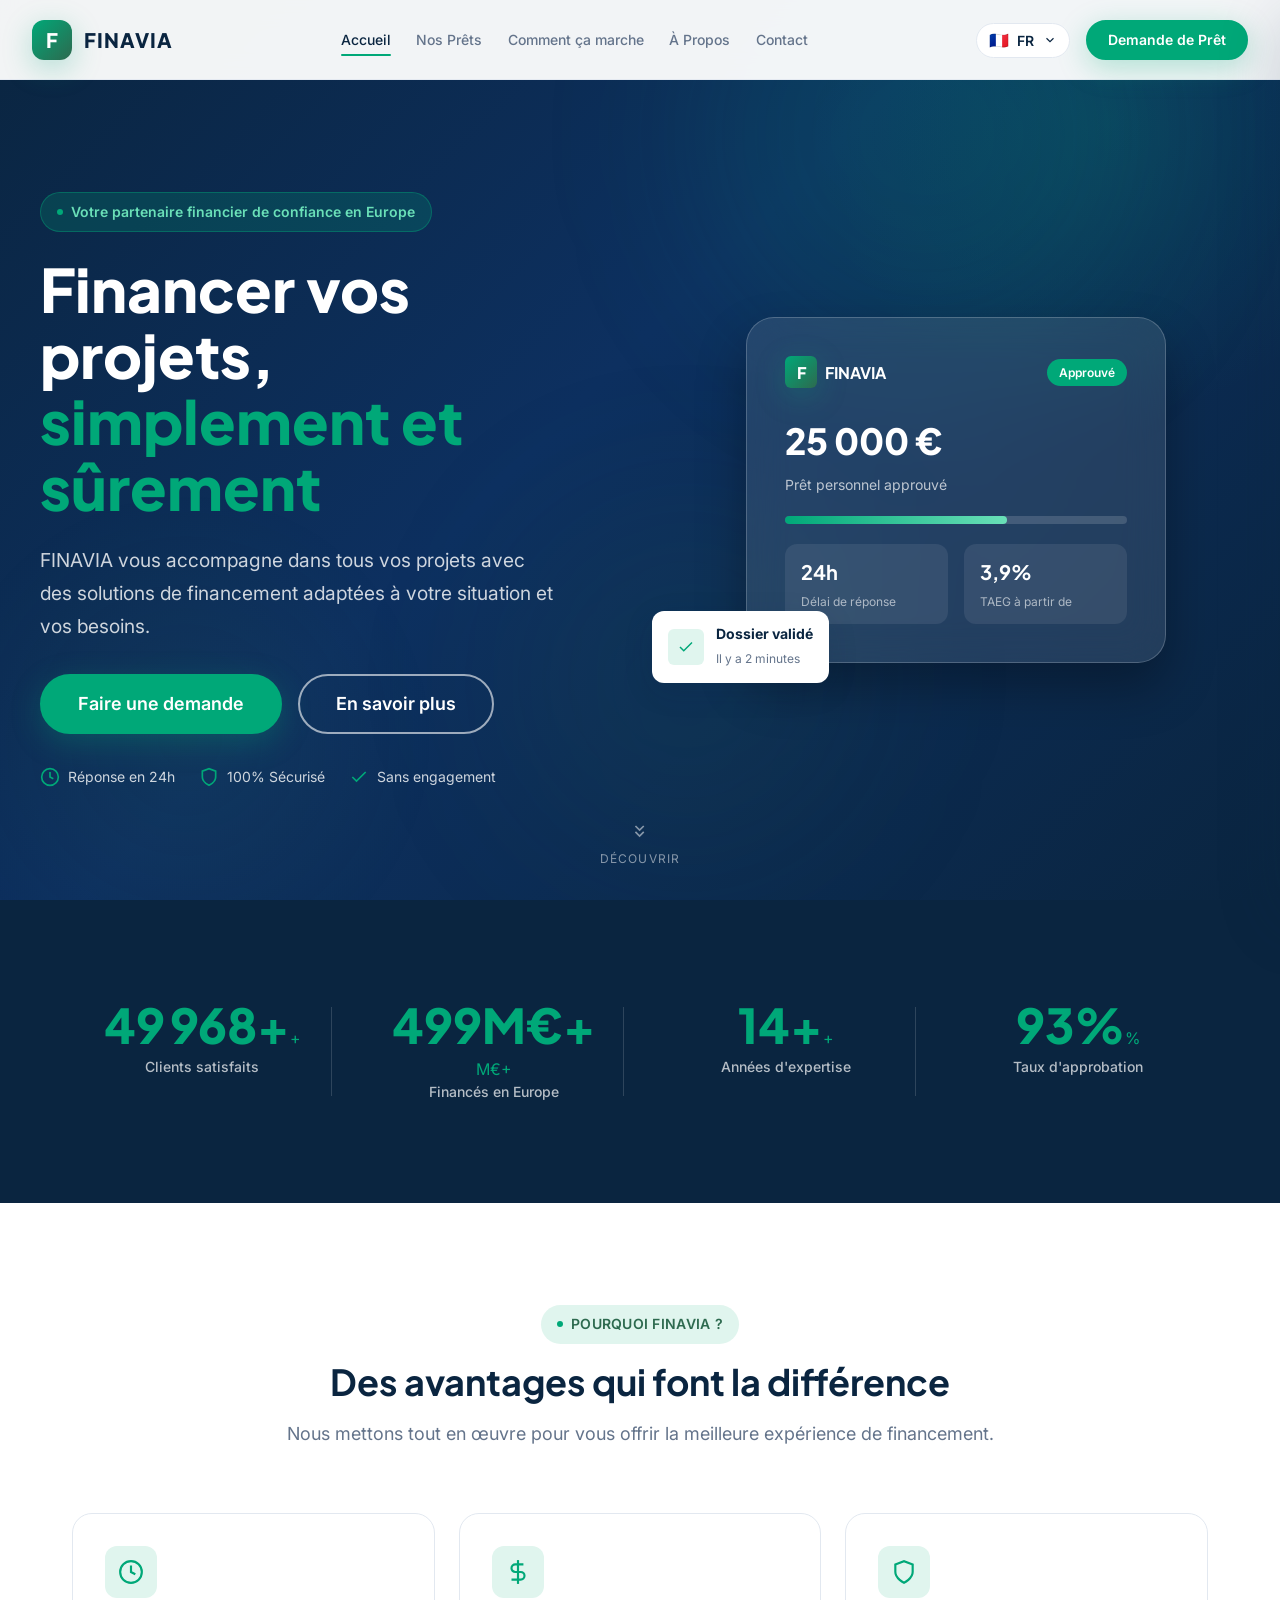
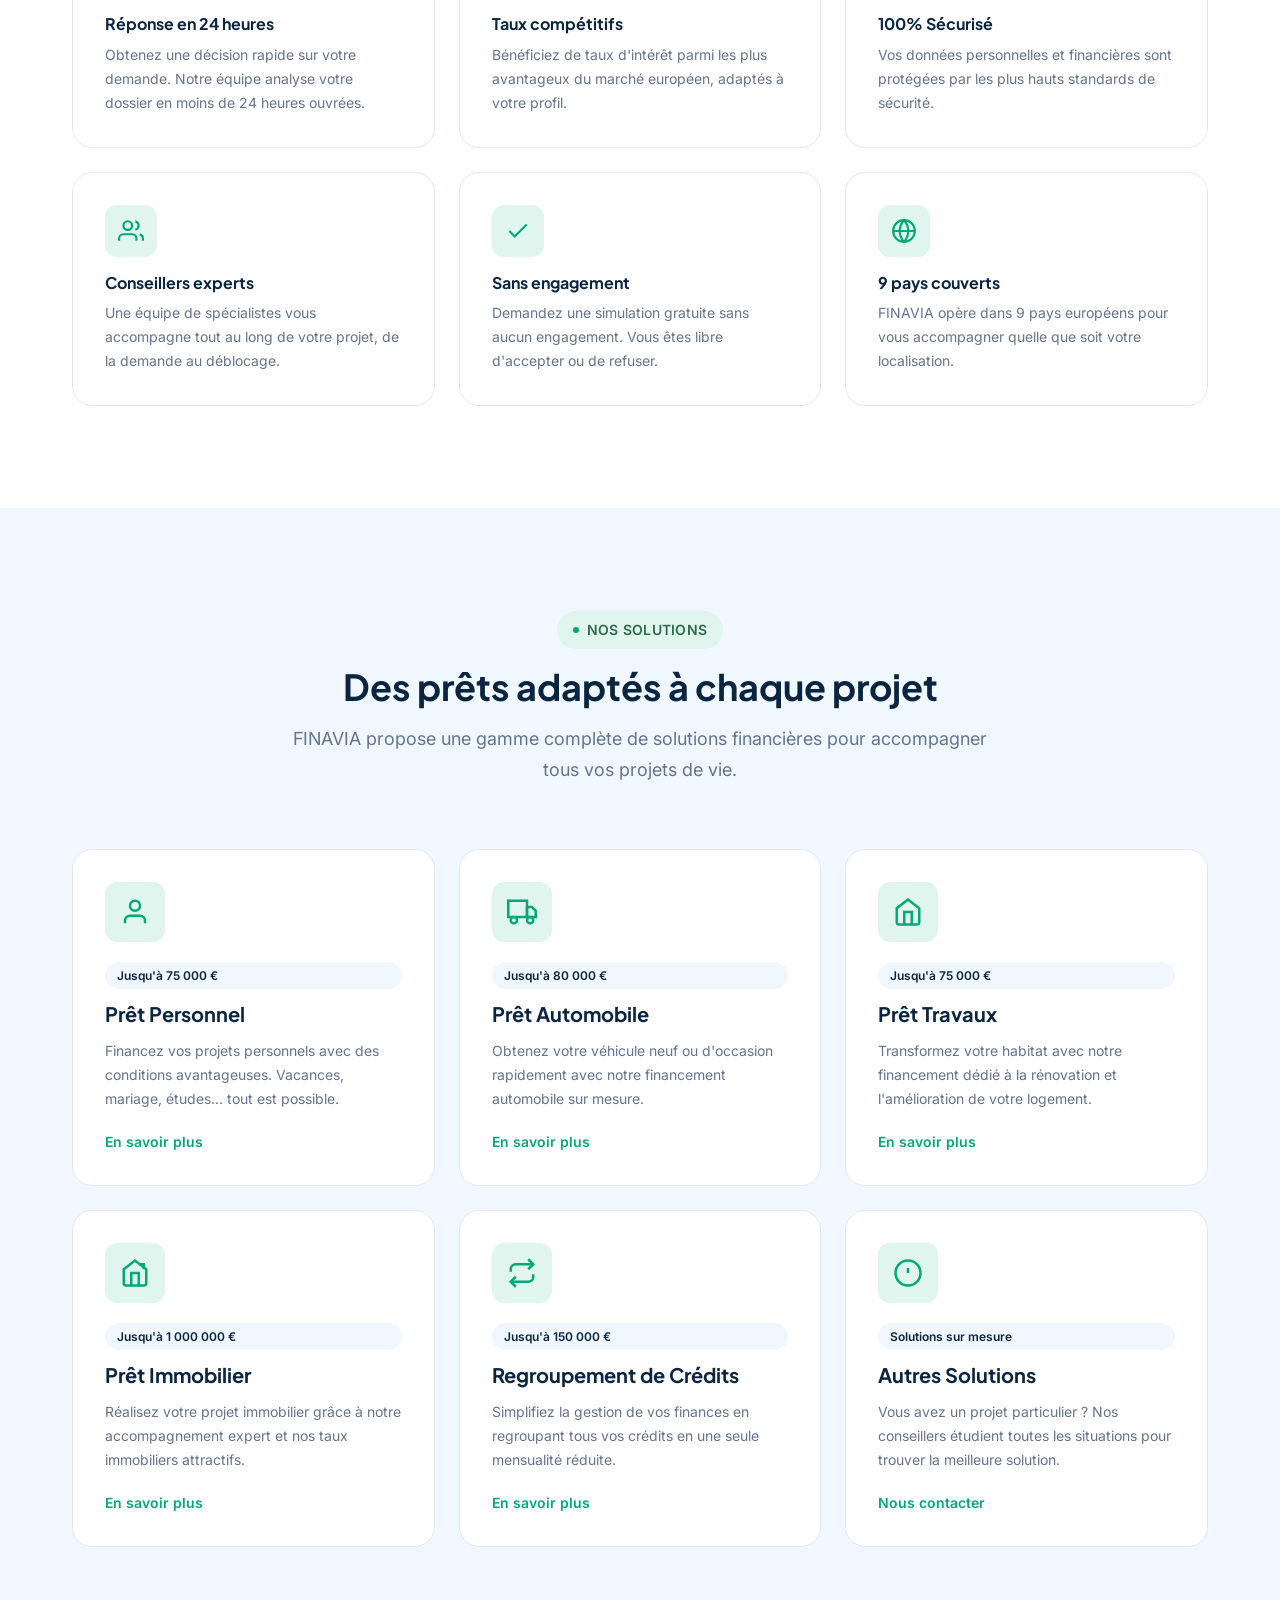
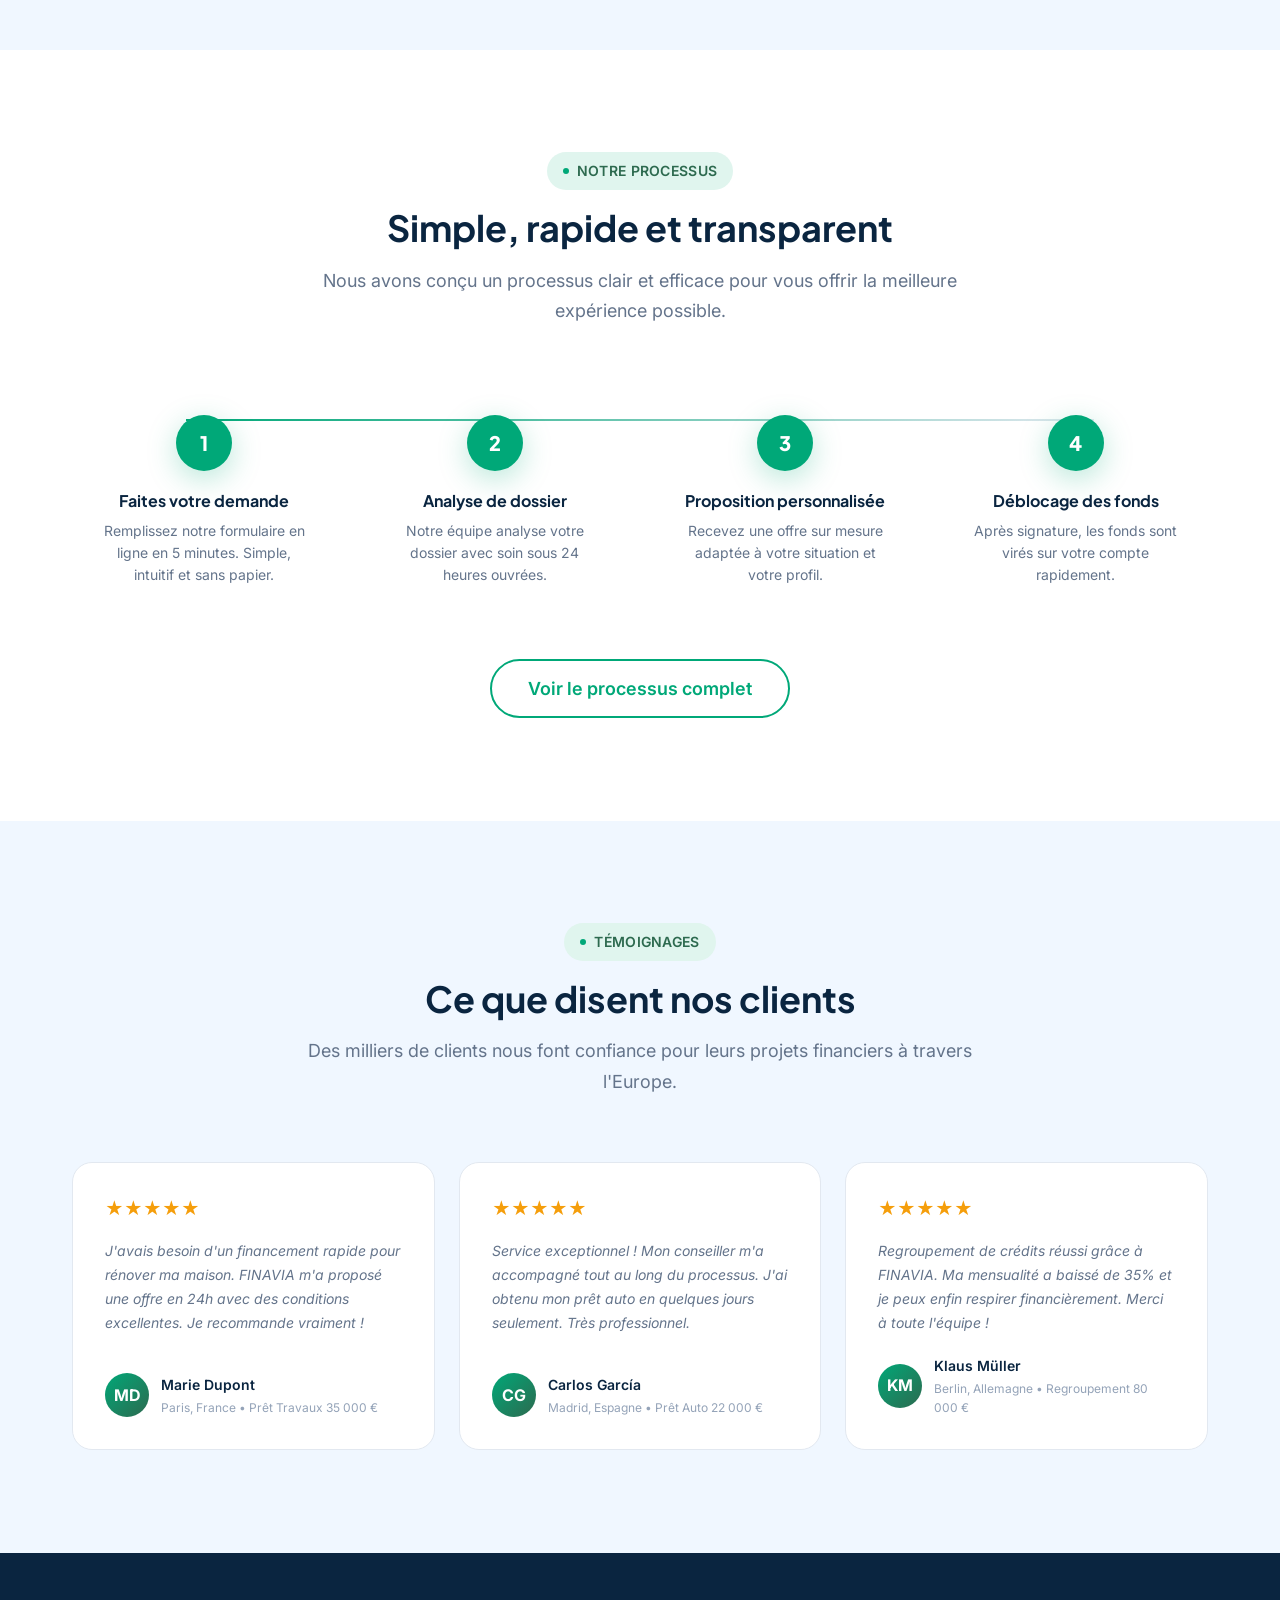
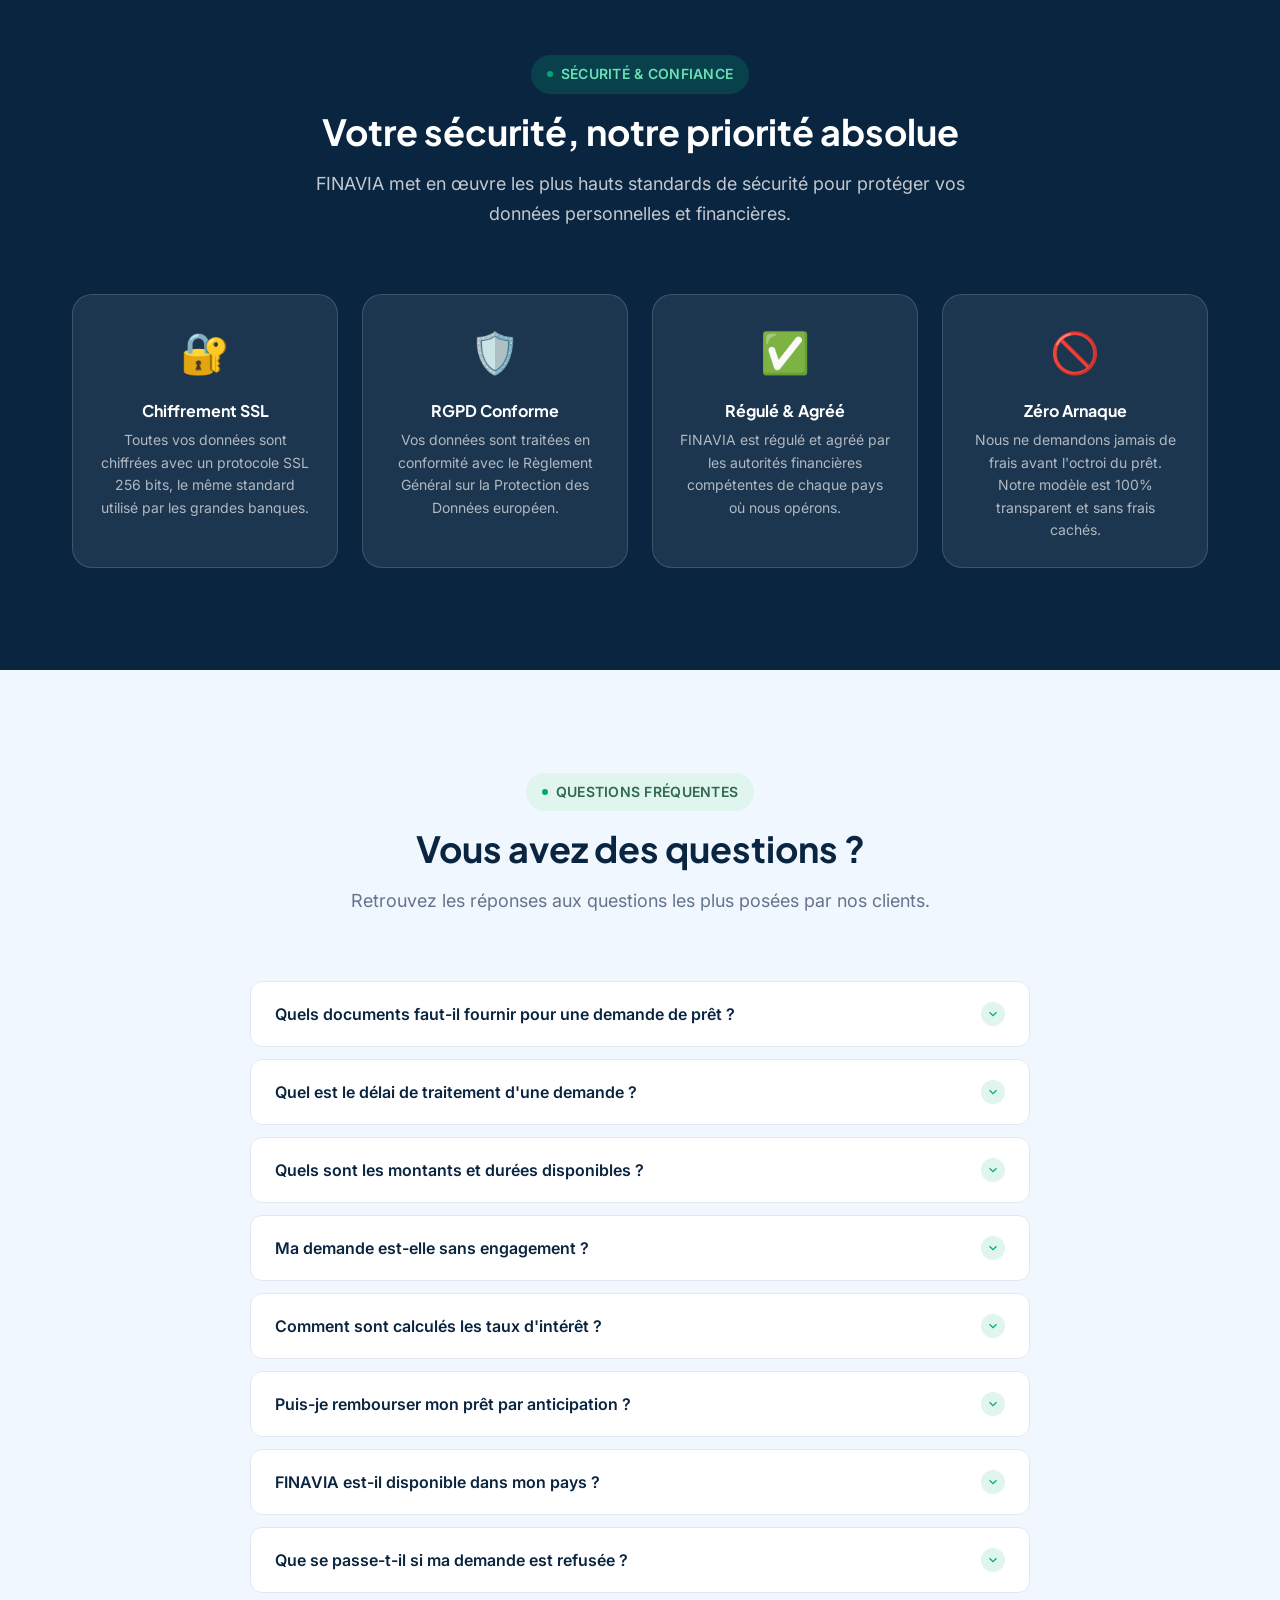
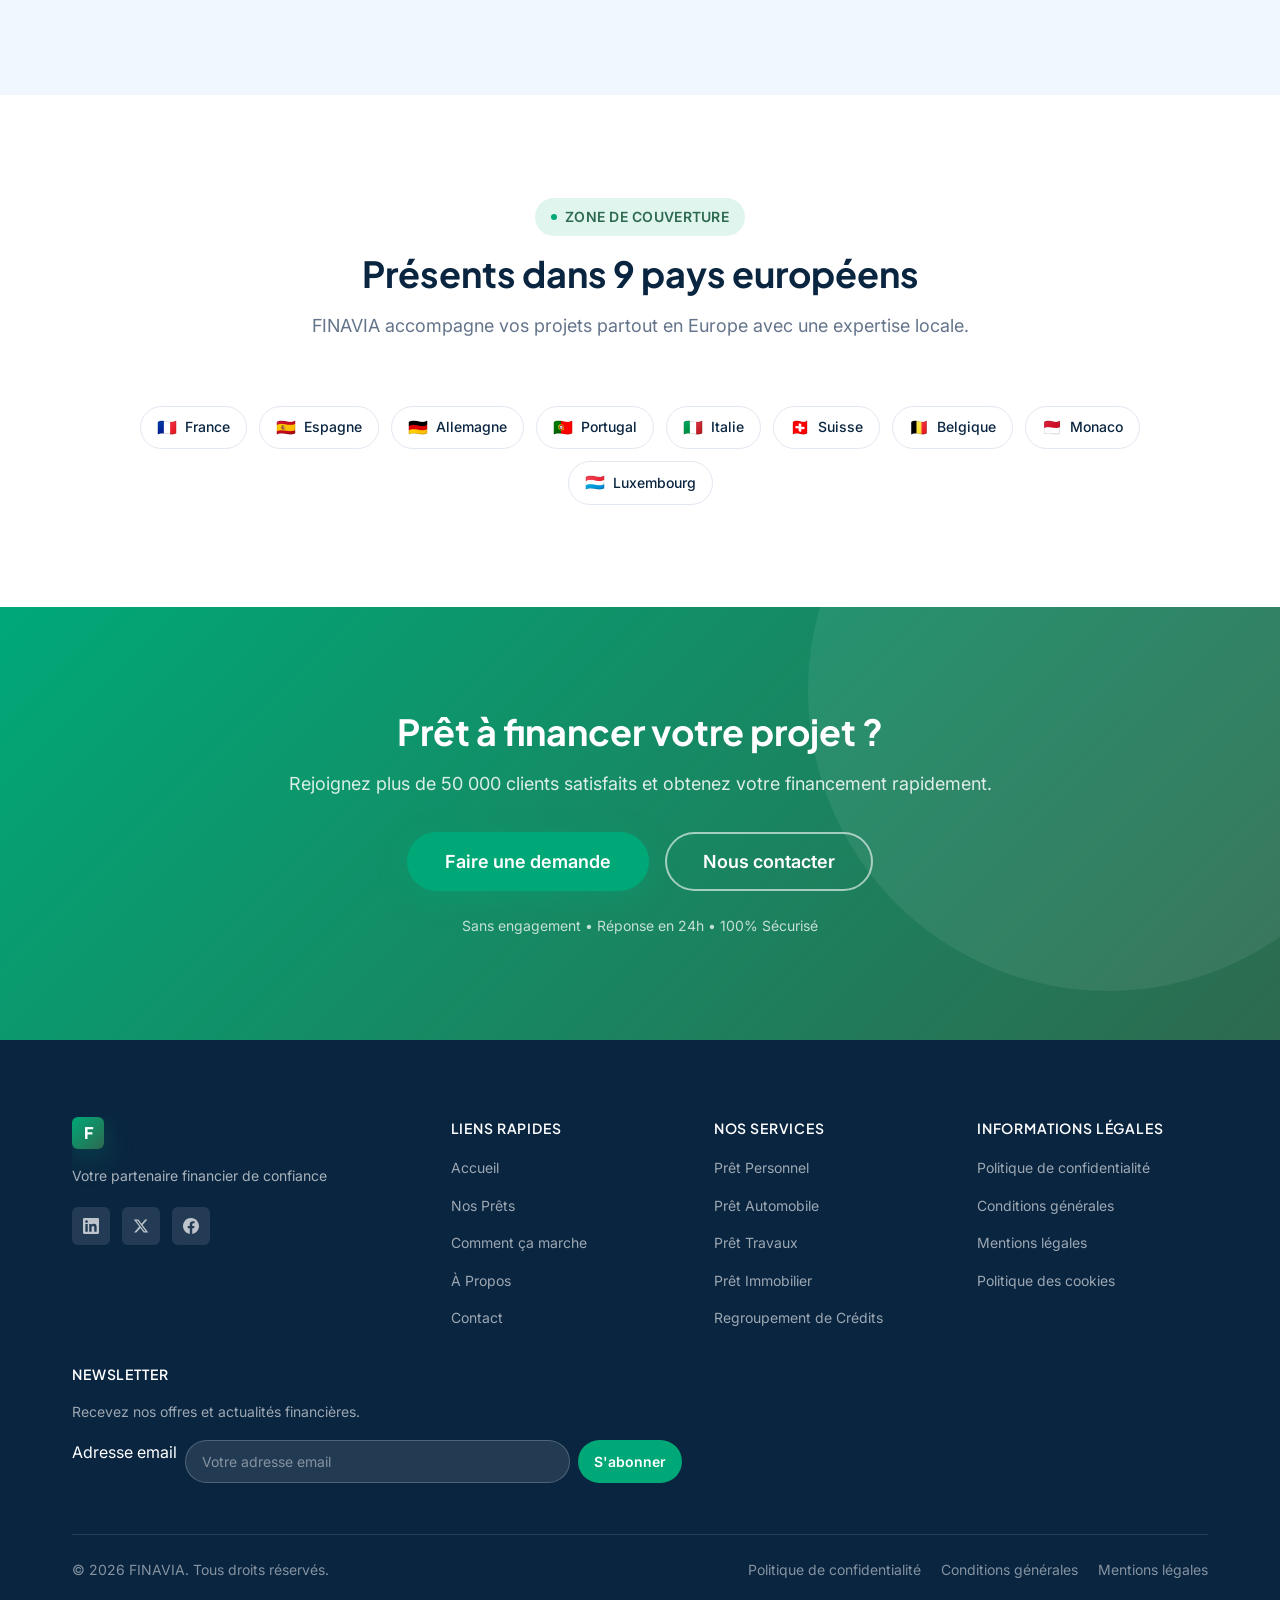
==== commit 4e50a570: "Commit 2" ====
--- a/index.html
+++ b/index.html
@@ -1,146 +1,284 @@
-<!DOCTYPE html>
+<!doctype html>
 <html lang="fr">
-<head>
-  <meta charset="UTF-8">
-  <meta name="viewport" content="width=device-width, initial-scale=1.0">
-  <title>FINAVIA – Prêts en ligne rapides et sécurisés en Europe</title>
-  <meta name="description" content="FINAVIA, votre partenaire financier de confiance. Prêts personnels, auto, immobiliers et regroupement de crédits en France, Espagne, Allemagne, Portugal et Italie. Réponse en 24h.">
-  <meta name="keywords" content="prêt en ligne, crédit rapide, financement Europe, prêt personnel, FINAVIA">
-  <meta name="robots" content="index, follow">
-  <link rel="canonical" href="https://www.finavia.eu/">
-
-  <!-- Open Graph / Réseaux sociaux -->
-  <meta property="og:type" content="website">
-  <meta property="og:url" content="https://www.finavia.eu/">
-  <meta property="og:title" content="FINAVIA – Votre partenaire financier en Europe">
-  <meta property="og:description" content="Solutions de financement adaptées : prêts personnels, auto, immobiliers. Réponse en 24h, 100% sécurisé, sans engagement.">
-  <meta property="og:image" content="assets/og-image.webp">
-  <meta name="twitter:card" content="summary_large_image">
-
-  <!-- Favicon -->
-  <link rel="icon" type="image/svg+xml" href="assets/favicon.svg">
-
-  <!-- Google Fonts -->
-  <link rel="preconnect" href="https://fonts.googleapis.com">
-  <link rel="preconnect" href="https://fonts.gstatic.com" crossorigin>
-  <link href="https://fonts.googleapis.com/css2?family=Plus+Jakarta+Sans:wght@400;500;600;700;800&family=Inter:wght@400;500;600;700&display=swap" rel="stylesheet">
-
-  <!-- CSS -->
-  <link rel="stylesheet" href="css/main.css">
-  <link rel="stylesheet" href="css/animations.css">
-  <link rel="stylesheet" href="css/responsive.css">
-
-  <!-- Schema.org - Organisation -->
-  <script type="application/ld+json">
-  {
-    "@context": "https://schema.org",
-    "@type": "FinancialService",
-    "name": "FINAVIA",
-    "description": "Plateforme de prêts en ligne sécurisée opérant en Europe",
-    "url": "https://www.finavia.eu",
-    "logo": "https://www.finavia.eu/assets/logo.svg",
-    "telephone": "+33123456789",
-    "email": "contact@finavia.eu",
-    "address": {
-      "@type": "PostalAddress",
-      "streetAddress": "15 Avenue des Champs-Élysées",
-      "addressLocality": "Paris",
-      "postalCode": "75008",
-      "addressCountry": "FR"
-    },
-    "areaServed": ["FR","ES","DE","PT","IT","CH","BE","MC","LU"],
-    "serviceType": ["Personal Loan","Auto Loan","Mortgage","Debt Consolidation"]
-  }
-  </script>
-</head>
-
-<body>
-  <!-- Skip to content (accessibilité) -->
-  <a class="skip-link" href="#main-content">Aller au contenu principal</a>
-
-  <!-- Overlay menu mobile -->
-  <div class="mobile-overlay" id="mobileOverlay" aria-hidden="true"></div>
-
-  <!-- =============================================
+  <head>
+    <meta charset="UTF-8" />
+    <meta name="viewport" content="width=device-width, initial-scale=1.0" />
+    <title>FINAVIA – Prêts en ligne rapides et sécurisés en Europe</title>
+    <meta
+      name="description"
+      content="FINAVIA, votre partenaire financier de confiance. Prêts personnels, auto, immobiliers et regroupement de crédits en France, Espagne, Allemagne, Portugal et Italie. Réponse en 24h."
+    />
+    <meta
+      name="keywords"
+      content="prêt en ligne, crédit rapide, financement Europe, prêt personnel, FINAVIA"
+    />
+    <meta name="robots" content="index, follow" />
+    <link rel="canonical" href="https://www.finavia.eu/" />
+
+    <!-- Open Graph / Réseaux sociaux -->
+    <meta property="og:type" content="website" />
+    <meta property="og:url" content="https://www.finavia.eu/" />
+    <meta
+      property="og:title"
+      content="FINAVIA – Votre partenaire financier en Europe"
+    />
+    <meta
+      property="og:description"
+      content="Solutions de financement adaptées : prêts personnels, auto, immobiliers. Réponse en 24h, 100% sécurisé, sans engagement."
+    />
+    <meta property="og:image" content="assets/og-image.webp" />
+    <meta name="twitter:card" content="summary_large_image" />
+
+    <!-- Favicon -->
+    <link rel="icon" type="image/svg+xml" href="assets/favicon.svg" />
+
+    <!-- Google Fonts -->
+    <link rel="preconnect" href="https://fonts.googleapis.com" />
+    <link rel="preconnect" href="https://fonts.gstatic.com" crossorigin />
+    <link
+      href="https://fonts.googleapis.com/css2?family=Plus+Jakarta+Sans:wght@400;500;600;700;800&family=Inter:wght@400;500;600;700&display=swap"
+      rel="stylesheet"
+    />
+
+    <!-- CSS -->
+    <link rel="stylesheet" href="css/main.css" />
+    <link rel="stylesheet" href="css/animations.css" />
+    <link rel="stylesheet" href="css/responsive.css" />
+
+    <!-- Schema.org - Organisation -->
+    <script type="application/ld+json">
+      {
+        "@context": "https://schema.org",
+        "@type": "FinancialService",
+        "name": "FINAVIA",
+        "description": "Plateforme de prêts en ligne sécurisée opérant en Europe",
+        "url": "https://www.finavia.eu",
+        "logo": "https://www.finavia.eu/assets/logo.svg",
+        "telephone": "+33123456789",
+        "email": "contact@finavia.eu",
+        "address": {
+          "@type": "PostalAddress",
+          "streetAddress": "15 Avenue des Champs-Élysées",
+          "addressLocality": "Paris",
+          "postalCode": "75008",
+          "addressCountry": "FR"
+        },
+        "areaServed": ["FR", "ES", "DE", "PT", "IT", "CH", "BE", "MC", "LU"],
+        "serviceType": [
+          "Personal Loan",
+          "Auto Loan",
+          "Mortgage",
+          "Debt Consolidation"
+        ]
+      }
+    </script>
+  </head>
+
+  <body>
+    <!-- Skip to content (accessibilité) -->
+    <a class="skip-link" href="#main-content">Aller au contenu principal</a>
+
+    <!-- Overlay menu mobile -->
+    <div class="mobile-overlay" id="mobileOverlay" aria-hidden="true"></div>
+
+    <!-- =============================================
        HEADER - NAVIGATION
        ============================================= -->
-  <header class="site-header" id="site-header" role="banner">
-    <div class="container header-inner">
-
-      <!-- Logo -->
-      <a href="index.html" class="header-logo" aria-label="FINAVIA - Accueil">
-        <div class="logo-icon" aria-hidden="true">F</div>
-        <span class="logo-text">FINAVIA</span>
-      </a>
-
-      <!-- Navigation Desktop -->
-      <nav class="header-nav" aria-label="Navigation principale">
-        <ul class="nav-list" role="list">
-          <li><a href="index.html"              class="nav-link" data-i18n="nav.home">Accueil</a></li>
-          <li><a href="nos-prets.html"          class="nav-link" data-i18n="nav.loans">Nos Prêts</a></li>
-          <li><a href="comment-ca-marche.html"  class="nav-link" data-i18n="nav.howItWorks">Comment ça marche</a></li>
-          <li><a href="a-propos.html"           class="nav-link" data-i18n="nav.about">À Propos</a></li>
-          <li><a href="contact.html"            class="nav-link" data-i18n="nav.contact">Contact</a></li>
-        </ul>
-      </nav>
-
-      <!-- Actions : langue + CTA + hamburger -->
-      <div class="header-actions">
-        <!-- Sélecteur de langue -->
-        <div class="lang-switcher" id="langSwitcher" role="navigation" aria-label="Sélection de langue">
-          <button class="lang-current" id="langCurrent" aria-haspopup="true" aria-expanded="false">
-            <span class="lang-flag" id="currentFlag" aria-hidden="true">🇫🇷</span>
-            <span class="lang-code" id="currentCode">FR</span>
-            <svg class="lang-chevron" viewBox="0 0 24 24" fill="none" stroke="currentColor" stroke-width="2" aria-hidden="true">
-              <polyline points="6 9 12 15 18 9"/>
-            </svg>
+    <header class="site-header" id="site-header" role="banner">
+      <div class="container header-inner">
+        <!-- Logo -->
+        <a href="index.html" class="header-logo" aria-label="FINAVIA - Accueil">
+          <div class="logo-icon" aria-hidden="true">F</div>
+          <span class="logo-text">FINAVIA</span>
+        </a>
+
+        <!-- Navigation Desktop -->
+        <nav class="header-nav" aria-label="Navigation principale">
+          <ul class="nav-list" role="list">
+            <li>
+              <a href="index.html" class="nav-link" data-i18n="nav.home"
+                >Accueil</a
+              >
+            </li>
+            <li>
+              <a href="nos-prets.html" class="nav-link" data-i18n="nav.loans"
+                >Nos Prêts</a
+              >
+            </li>
+            <li>
+              <a
+                href="comment-ca-marche.html"
+                class="nav-link"
+                data-i18n="nav.howItWorks"
+                >Comment ça marche</a
+              >
+            </li>
+            <li>
+              <a href="a-propos.html" class="nav-link" data-i18n="nav.about"
+                >À Propos</a
+              >
+            </li>
+            <li>
+              <a href="contact.html" class="nav-link" data-i18n="nav.contact"
+                >Contact</a
+              >
+            </li>
+          </ul>
+        </nav>
+
+        <!-- Actions : langue + CTA + hamburger -->
+        <div class="header-actions">
+          <!-- Sélecteur de langue -->
+          <div
+            class="lang-switcher"
+            id="langSwitcher"
+            role="navigation"
+            aria-label="Sélection de langue"
+          >
+            <button
+              class="lang-current"
+              id="langCurrent"
+              aria-haspopup="true"
+              aria-expanded="false"
+            >
+              <span class="lang-flag" id="currentFlag" aria-hidden="true"
+                >🇫🇷</span
+              >
+              <span class="lang-code" id="currentCode">FR</span>
+              <svg
+                class="lang-chevron"
+                viewBox="0 0 24 24"
+                fill="none"
+                stroke="currentColor"
+                stroke-width="2"
+                aria-hidden="true"
+              >
+                <polyline points="6 9 12 15 18 9" />
+              </svg>
+            </button>
+            <div class="lang-dropdown" id="langDropdown" role="menu">
+              <button class="lang-option" data-lang="fr" role="menuitem">
+                🇫🇷 Français
+              </button>
+              <button class="lang-option" data-lang="es" role="menuitem">
+                🇪🇸 Español
+              </button>
+              <button class="lang-option" data-lang="de" role="menuitem">
+                🇩🇪 Deutsch
+              </button>
+              <button class="lang-option" data-lang="pt" role="menuitem">
+                🇵🇹 Português
+              </button>
+              <button class="lang-option" data-lang="it" role="menuitem">
+                🇮🇹 Italiano
+              </button>
+            </div>
+          </div>
+
+          <!-- CTA Desktop -->
+          <a
+            href="demande-de-pret.html"
+            class="btn btn-primary btn-sm"
+            data-i18n="nav.apply"
+            >Demande de Prêt</a
+          >
+
+          <!-- Hamburger Mobile -->
+          <button
+            class="hamburger"
+            id="hamburger"
+            aria-label="Ouvrir le menu"
+            aria-expanded="false"
+            aria-controls="mobileMenu"
+          >
+            <span class="hamburger-line" aria-hidden="true"></span>
+            <span class="hamburger-line" aria-hidden="true"></span>
+            <span class="hamburger-line" aria-hidden="true"></span>
           </button>
-          <div class="lang-dropdown" id="langDropdown" role="menu">
-            <button class="lang-option" data-lang="fr" role="menuitem">🇫🇷 Français</button>
-            <button class="lang-option" data-lang="es" role="menuitem">🇪🇸 Español</button>
-            <button class="lang-option" data-lang="de" role="menuitem">🇩🇪 Deutsch</button>
-            <button class="lang-option" data-lang="pt" role="menuitem">🇵🇹 Português</button>
-            <button class="lang-option" data-lang="it" role="menuitem">🇮🇹 Italiano</button>
-          </div>
         </div>
-
-        <!-- CTA Desktop -->
-        <a href="demande-de-pret.html" class="btn btn-primary btn-sm" data-i18n="nav.apply">Demande de Prêt</a>
-
-        <!-- Hamburger Mobile -->
-        <button class="hamburger" id="hamburger" aria-label="Ouvrir le menu" aria-expanded="false" aria-controls="mobileMenu">
-          <span class="hamburger-line" aria-hidden="true"></span>
-          <span class="hamburger-line" aria-hidden="true"></span>
-          <span class="hamburger-line" aria-hidden="true"></span>
-        </button>
       </div>
-    </div>
-
-    <!-- Menu Mobile -->
+
+      <!-- Menu Mobile -->
     </header>
 
-  <div class="mobile-menu" id="mobileMenu" aria-hidden="true" role="dialog" aria-label="Menu principal">
+    <div
+      class="mobile-menu"
+      id="mobileMenu"
+      aria-hidden="true"
+      role="dialog"
+      aria-label="Menu principal"
+    >
       <div class="mobile-menu-inner">
         <div class="mobile-menu-header">
           <a href="index.html" class="header-logo">
             <div class="logo-icon logo-icon--sm">F</div>
             <span class="logo-text">FINAVIA</span>
           </a>
-          <button class="mobile-menu-close" id="mobileClose" aria-label="Fermer le menu">
-            <svg viewBox="0 0 24 24" fill="none" stroke="currentColor" stroke-width="2" aria-hidden="true">
-              <line x1="18" y1="6" x2="6" y2="18"/><line x1="6" y1="6" x2="18" y2="18"/>
+          <button
+            class="mobile-menu-close"
+            id="mobileClose"
+            aria-label="Fermer le menu"
+          >
+            <svg
+              viewBox="0 0 24 24"
+              fill="none"
+              stroke="currentColor"
+              stroke-width="2"
+              aria-hidden="true"
+            >
+              <line x1="18" y1="6" x2="6" y2="18" />
+              <line x1="6" y1="6" x2="18" y2="18" />
             </svg>
           </button>
         </div>
 
         <nav aria-label="Navigation mobile">
           <ul class="mobile-nav-list" role="list">
-            <li><a href="index.html"              class="mobile-nav-link" data-i18n="nav.home">Accueil</a></li>
-            <li><a href="nos-prets.html"          class="mobile-nav-link" data-i18n="nav.loans">Nos Prêts</a></li>
-            <li><a href="comment-ca-marche.html"  class="mobile-nav-link" data-i18n="nav.howItWorks">Comment ça marche</a></li>
-            <li><a href="a-propos.html"           class="mobile-nav-link" data-i18n="nav.about">À Propos</a></li>
-            <li><a href="contact.html"            class="mobile-nav-link" data-i18n="nav.contact">Contact</a></li>
-            <li><a href="demande-de-pret.html"    class="mobile-nav-link mobile-cta" data-i18n="nav.apply">Demande de Prêt</a></li>
+            <li>
+              <a href="index.html" class="mobile-nav-link" data-i18n="nav.home"
+                >Accueil</a
+              >
+            </li>
+            <li>
+              <a
+                href="nos-prets.html"
+                class="mobile-nav-link"
+                data-i18n="nav.loans"
+                >Nos Prêts</a
+              >
+            </li>
+            <li>
+              <a
+                href="comment-ca-marche.html"
+                class="mobile-nav-link"
+                data-i18n="nav.howItWorks"
+                >Comment ça marche</a
+              >
+            </li>
+            <li>
+              <a
+                href="a-propos.html"
+                class="mobile-nav-link"
+                data-i18n="nav.about"
+                >À Propos</a
+              >
+            </li>
+            <li>
+              <a
+                href="contact.html"
+                class="mobile-nav-link"
+                data-i18n="nav.contact"
+                >Contact</a
+              >
+            </li>
+            <li>
+              <a
+                href="demande-de-pret.html"
+                class="mobile-nav-link mobile-cta"
+                data-i18n="nav.apply"
+                >Demande de Prêt</a
+              >
+            </li>
           </ul>
         </nav>
 
@@ -157,743 +295,1440 @@
       </div>
     </div>
 
-
-  <!-- =============================================
+    <!-- =============================================
        CONTENU PRINCIPAL
        ============================================= -->
-  <main id="main-content">
-
-    <!-- =============================================
+    <main id="main-content">
+      <!-- =============================================
          HERO SECTION
          ============================================= -->
-    <section class="hero" aria-label="Bannière principale">
-      <!-- Lueurs décoratives -->
-      <div class="hero-glow hero-glow-1" aria-hidden="true"></div>
-      <div class="hero-glow hero-glow-2" aria-hidden="true"></div>
-
-      <div class="container hero-inner">
-        <!-- Contenu texte gauche -->
-        <div class="hero-content">
-          <div class="hero-badge" role="text" data-i18n="hero.badge">
-            Votre partenaire financier de confiance en Europe
-          </div>
-
-          <h1 class="hero-title">
-            <span class="hero-title-line" data-i18n="hero.title">Financer vos projets,</span>
-            <span class="hero-title-highlight" data-i18n="hero.titleBold">simplement et sûrement</span>
-          </h1>
-
-          <p class="hero-subtitle" data-i18n="hero.subtitle">
-            FINAVIA vous accompagne dans tous vos projets avec des solutions de financement adaptées à votre situation et vos besoins.
+      <section class="hero" aria-label="Bannière principale">
+        <!-- Lueurs décoratives -->
+        <div class="hero-glow hero-glow-1" aria-hidden="true"></div>
+        <div class="hero-glow hero-glow-2" aria-hidden="true"></div>
+
+        <div class="container hero-inner">
+          <!-- Contenu texte gauche -->
+          <div class="hero-content">
+            <div class="hero-badge" role="text" data-i18n="hero.badge">
+              Votre partenaire financier de confiance en Europe
+            </div>
+
+            <h1 class="hero-title">
+              <span class="hero-title-line" data-i18n="hero.title"
+                >Financer vos projets,</span
+              >
+              <span class="hero-title-highlight" data-i18n="hero.titleBold"
+                >simplement et sûrement</span
+              >
+            </h1>
+
+            <p class="hero-subtitle" data-i18n="hero.subtitle">
+              FINAVIA vous accompagne dans tous vos projets avec des solutions
+              de financement adaptées à votre situation et vos besoins.
+            </p>
+
+            <div class="hero-ctas">
+              <a
+                href="demande-de-pret.html"
+                class="btn btn-primary btn-lg"
+                data-i18n="hero.cta1"
+              >
+                Faire une demande
+              </a>
+              <a
+                href="#services"
+                class="btn btn-outline-white btn-lg"
+                data-i18n="hero.cta2"
+              >
+                En savoir plus
+              </a>
+            </div>
+
+            <!-- Badges de confiance -->
+            <div class="hero-trust" role="list" aria-label="Garanties">
+              <div class="hero-trust-item" role="listitem">
+                <svg
+                  class="hero-trust-icon"
+                  viewBox="0 0 24 24"
+                  fill="none"
+                  stroke="currentColor"
+                  stroke-width="2"
+                  aria-hidden="true"
+                >
+                  <circle cx="12" cy="12" r="10" />
+                  <polyline points="12 6 12 12 16 14" />
+                </svg>
+                <span data-i18n="hero.trust1">Réponse en 24h</span>
+              </div>
+              <div class="hero-trust-item" role="listitem">
+                <svg
+                  class="hero-trust-icon"
+                  viewBox="0 0 24 24"
+                  fill="none"
+                  stroke="currentColor"
+                  stroke-width="2"
+                  aria-hidden="true"
+                >
+                  <path d="M12 22s8-4 8-10V5l-8-3-8 3v7c0 6 8 10 8 10z" />
+                </svg>
+                <span data-i18n="hero.trust2">100% Sécurisé</span>
+              </div>
+              <div class="hero-trust-item" role="listitem">
+                <svg
+                  class="hero-trust-icon"
+                  viewBox="0 0 24 24"
+                  fill="none"
+                  stroke="currentColor"
+                  stroke-width="2"
+                  aria-hidden="true"
+                >
+                  <polyline points="20 6 9 17 4 12" />
+                </svg>
+                <span data-i18n="hero.trust3">Sans engagement</span>
+              </div>
+            </div>
+          </div>
+
+          <!-- Visuel : carte flottante droite -->
+          <div class="hero-visual" aria-hidden="true">
+            <div class="hero-card anim-float" role="presentation">
+              <div class="hero-card-header">
+                <div class="hero-card-logo">
+                  <div class="logo-icon logo-icon--sm">F</div>
+                  <span>FINAVIA</span>
+                </div>
+                <span class="hero-card-badge" data-i18n="hero.card.badge"
+                  >Approuvé</span
+                >
+              </div>
+              <div class="hero-card-amount" data-i18n="hero.card.amount">
+                25 000 €
+              </div>
+              <div class="hero-card-label" data-i18n="hero.card.label">
+                Prêt personnel approuvé
+              </div>
+              <div class="hero-card-bar-wrap">
+                <div class="hero-card-bar"></div>
+              </div>
+              <div class="hero-card-stats">
+                <div class="hero-card-stat">
+                  <div
+                    class="hero-card-stat-value"
+                    data-i18n="hero.card.stat1.value"
+                  >
+                    24h
+                  </div>
+                  <div
+                    class="hero-card-stat-label"
+                    data-i18n="hero.card.stat1.label"
+                  >
+                    Délai de réponse
+                  </div>
+                </div>
+                <div class="hero-card-stat">
+                  <div
+                    class="hero-card-stat-value"
+                    data-i18n="hero.card.stat2.value"
+                  >
+                    3,9%
+                  </div>
+                  <div
+                    class="hero-card-stat-label"
+                    data-i18n="hero.card.stat2.label"
+                  >
+                    TAEG à partir de
+                  </div>
+                </div>
+              </div>
+            </div>
+
+            <!-- Badge flottant -->
+            <div class="hero-floating-badge">
+              <div class="hero-floating-icon">
+                <svg
+                  viewBox="0 0 24 24"
+                  fill="none"
+                  stroke="currentColor"
+                  stroke-width="2"
+                >
+                  <polyline points="20 6 9 17 4 12" />
+                </svg>
+              </div>
+              <div class="hero-floating-text">
+                <strong data-i18n="hero.float.title">Dossier validé</strong>
+                <span data-i18n="hero.float.text">Il y a 2 minutes</span>
+              </div>
+            </div>
+          </div>
+        </div>
+
+        <!-- Indicateur de scroll -->
+        <div
+          class="hero-scroll"
+          role="button"
+          aria-label="Défiler vers le bas"
+          tabindex="0"
+        >
+          <svg
+            viewBox="0 0 24 24"
+            fill="none"
+            stroke="currentColor"
+            stroke-width="2"
+            aria-hidden="true"
+          >
+            <polyline points="7 13 12 18 17 13" />
+            <polyline points="7 6 12 11 17 6" />
+          </svg>
+          <span data-i18n="hero.scroll">DÉCOUVRIR</span>
+        </div>
+      </section>
+
+      <!-- =============================================
+         STATISTIQUES CLÉS
+         ============================================= -->
+      <section class="stats-section" aria-label="Chiffres clés">
+        <div class="container">
+          <div class="stats-grid" role="list">
+            <div class="stat-item" role="listitem">
+              <span
+                class="stat-value"
+                data-counter="50000"
+                data-suffix="+"
+                data-i18n="stats.1.value"
+                >50 000</span
+              ><span
+                class="stat-suffix"
+                data-i18n="stats.1.suffix"
+                aria-hidden="true"
+                >+</span
+              >
+              <p class="stat-label" data-i18n="stats.1.label">
+                Clients satisfaits
+              </p>
+            </div>
+            <div class="stat-item" role="listitem">
+              <span
+                class="stat-value"
+                data-counter="500"
+                data-suffix="M€+"
+                data-i18n="stats.2.value"
+                >500</span
+              ><span
+                class="stat-suffix"
+                data-i18n="stats.2.suffix"
+                aria-hidden="true"
+                >M€+</span
+              >
+              <p class="stat-label" data-i18n="stats.2.label">
+                Financés en Europe
+              </p>
+            </div>
+            <div class="stat-item" role="listitem">
+              <span
+                class="stat-value"
+                data-counter="15"
+                data-suffix="+"
+                data-i18n="stats.3.value"
+                >15</span
+              ><span
+                class="stat-suffix"
+                data-i18n="stats.3.suffix"
+                aria-hidden="true"
+                >+</span
+              >
+              <p class="stat-label" data-i18n="stats.3.label">
+                Années d'expertise
+              </p>
+            </div>
+            <div class="stat-item" role="listitem">
+              <span
+                class="stat-value"
+                data-counter="94"
+                data-suffix="%"
+                data-i18n="stats.4.value"
+                >94</span
+              ><span
+                class="stat-suffix"
+                data-i18n="stats.4.suffix"
+                aria-hidden="true"
+                >%</span
+              >
+              <p class="stat-label" data-i18n="stats.4.label">
+                Taux d'approbation
+              </p>
+            </div>
+          </div>
+        </div>
+      </section>
+
+      <!-- =============================================
+         AVANTAGES
+         ============================================= -->
+      <section class="section" aria-labelledby="advantages-title">
+        <div class="container">
+          <div class="section-header">
+            <span class="section-badge" data-i18n="advantages.badge"
+              >Pourquoi FINAVIA ?</span
+            >
+            <h2
+              class="section-title"
+              id="advantages-title"
+              data-i18n="advantages.title"
+            >
+              Des avantages qui font la différence
+            </h2>
+            <p class="section-subtitle" data-i18n="advantages.subtitle">
+              Nous mettons tout en œuvre pour vous offrir la meilleure
+              expérience de financement.
+            </p>
+          </div>
+          <div class="advantages-grid" role="list">
+            <!-- Avantage 1 -->
+            <div class="advantage-card reveal" role="listitem">
+              <div class="advantage-icon" aria-hidden="true">
+                <svg
+                  viewBox="0 0 24 24"
+                  fill="none"
+                  stroke="currentColor"
+                  stroke-width="2"
+                >
+                  <circle cx="12" cy="12" r="10" />
+                  <polyline points="12 6 12 12 16 14" />
+                </svg>
+              </div>
+              <h3 class="advantage-title" data-i18n="adv.1.title">
+                Réponse en 24 heures
+              </h3>
+              <p class="advantage-desc" data-i18n="adv.1.desc">
+                Obtenez une décision rapide sur votre demande.
+              </p>
+            </div>
+            <!-- Avantage 2 -->
+            <div class="advantage-card reveal" role="listitem">
+              <div class="advantage-icon" aria-hidden="true">
+                <svg
+                  viewBox="0 0 24 24"
+                  fill="none"
+                  stroke="currentColor"
+                  stroke-width="2"
+                >
+                  <line x1="12" y1="1" x2="12" y2="23" />
+                  <path d="M17 5H9.5a3.5 3.5 0 0 0 0 7h5a3.5 3.5 0 0 1 0 7H6" />
+                </svg>
+              </div>
+              <h3 class="advantage-title" data-i18n="adv.2.title">
+                Taux compétitifs
+              </h3>
+              <p class="advantage-desc" data-i18n="adv.2.desc">
+                Bénéficiez de taux parmi les plus avantageux du marché européen.
+              </p>
+            </div>
+            <!-- Avantage 3 -->
+            <div class="advantage-card reveal" role="listitem">
+              <div class="advantage-icon" aria-hidden="true">
+                <svg
+                  viewBox="0 0 24 24"
+                  fill="none"
+                  stroke="currentColor"
+                  stroke-width="2"
+                >
+                  <path d="M12 22s8-4 8-10V5l-8-3-8 3v7c0 6 8 10 8 10z" />
+                </svg>
+              </div>
+              <h3 class="advantage-title" data-i18n="adv.3.title">
+                100% Sécurisé
+              </h3>
+              <p class="advantage-desc" data-i18n="adv.3.desc">
+                Vos données protégées par les plus hauts standards de sécurité.
+              </p>
+            </div>
+            <!-- Avantage 4 -->
+            <div class="advantage-card reveal" role="listitem">
+              <div class="advantage-icon" aria-hidden="true">
+                <svg
+                  viewBox="0 0 24 24"
+                  fill="none"
+                  stroke="currentColor"
+                  stroke-width="2"
+                >
+                  <path d="M17 21v-2a4 4 0 0 0-4-4H5a4 4 0 0 0-4 4v2" />
+                  <circle cx="9" cy="7" r="4" />
+                  <path d="M23 21v-2a4 4 0 0 0-3-3.87" />
+                  <path d="M16 3.13a4 4 0 0 1 0 7.75" />
+                </svg>
+              </div>
+              <h3 class="advantage-title" data-i18n="adv.4.title">
+                Conseillers experts
+              </h3>
+              <p class="advantage-desc" data-i18n="adv.4.desc">
+                Une équipe de spécialistes vous accompagne tout au long.
+              </p>
+            </div>
+            <!-- Avantage 5 -->
+            <div class="advantage-card reveal" role="listitem">
+              <div class="advantage-icon" aria-hidden="true">
+                <svg
+                  viewBox="0 0 24 24"
+                  fill="none"
+                  stroke="currentColor"
+                  stroke-width="2"
+                >
+                  <polyline points="20 6 9 17 4 12" />
+                </svg>
+              </div>
+              <h3 class="advantage-title" data-i18n="adv.5.title">
+                Sans engagement
+              </h3>
+              <p class="advantage-desc" data-i18n="adv.5.desc">
+                Simulation gratuite. Libre d'accepter ou de refuser.
+              </p>
+            </div>
+            <!-- Avantage 6 -->
+            <div class="advantage-card reveal" role="listitem">
+              <div class="advantage-icon" aria-hidden="true">
+                <svg
+                  viewBox="0 0 24 24"
+                  fill="none"
+                  stroke="currentColor"
+                  stroke-width="2"
+                >
+                  <circle cx="12" cy="12" r="10" />
+                  <line x1="2" y1="12" x2="22" y2="12" />
+                  <path
+                    d="M12 2a15.3 15.3 0 0 1 4 10 15.3 15.3 0 0 1-4 10 15.3 15.3 0 0 1-4-10 15.3 15.3 0 0 1 4-10z"
+                  />
+                </svg>
+              </div>
+              <h3 class="advantage-title" data-i18n="adv.6.title">
+                9 pays couverts
+              </h3>
+              <p class="advantage-desc" data-i18n="adv.6.desc">
+                Présents dans 9 pays européens pour vous accompagner partout.
+              </p>
+            </div>
+          </div>
+        </div>
+      </section>
+
+      <!-- =============================================
+         NOS SERVICES
+         ============================================= -->
+      <section
+        class="section section--alt"
+        id="services"
+        aria-labelledby="services-title"
+      >
+        <div class="container">
+          <div class="section-header">
+            <span class="section-badge" data-i18n="services.badge"
+              >Nos solutions</span
+            >
+            <h2
+              class="section-title"
+              id="services-title"
+              data-i18n="services.title"
+            >
+              Des prêts adaptés à chaque projet
+            </h2>
+            <p class="section-subtitle" data-i18n="services.subtitle">
+              FINAVIA propose une gamme complète de solutions financières pour
+              accompagner tous vos projets de vie.
+            </p>
+          </div>
+
+          <div class="services-grid" role="list">
+            <!-- Prêt Personnel -->
+            <article class="service-card" role="listitem">
+              <div class="service-card-icon" aria-hidden="true">
+                <svg
+                  viewBox="0 0 24 24"
+                  fill="none"
+                  stroke="currentColor"
+                  stroke-width="2"
+                >
+                  <path d="M20 21v-2a4 4 0 0 0-4-4H8a4 4 0 0 0-4 4v2" />
+                  <circle cx="12" cy="7" r="4" />
+                </svg>
+              </div>
+              <span class="service-card-tag" data-i18n="service.personal.tag"
+                >Jusqu'à 75 000 €</span
+              >
+              <h3 class="service-card-title" data-i18n="service.personal.title">
+                Prêt Personnel
+              </h3>
+              <p class="service-card-desc" data-i18n="service.personal.desc">
+                Financez vos projets personnels avec des conditions avantageuses
+                et flexibles.
+              </p>
+              <a
+                href="nos-prets.html#personnel"
+                class="service-card-link"
+                data-i18n="service.personal.cta"
+              >
+                En savoir plus
+                <svg
+                  viewBox="0 0 24 24"
+                  fill="none"
+                  stroke="currentColor"
+                  stroke-width="2"
+                  aria-hidden="true"
+                >
+                  <polyline points="9 18 15 12 9 6" />
+                </svg>
+              </a>
+            </article>
+
+            <!-- Prêt Auto -->
+            <article class="service-card" role="listitem">
+              <div class="service-card-icon" aria-hidden="true">
+                <svg
+                  viewBox="0 0 24 24"
+                  fill="none"
+                  stroke="currentColor"
+                  stroke-width="2"
+                >
+                  <rect x="1" y="3" width="15" height="13" />
+                  <polygon points="16 8 20 8 23 11 23 16 16 16 16 8" />
+                  <circle cx="5.5" cy="18.5" r="2.5" />
+                  <circle cx="18.5" cy="18.5" r="2.5" />
+                </svg>
+              </div>
+              <span class="service-card-tag" data-i18n="service.auto.tag"
+                >Jusqu'à 80 000 €</span
+              >
+              <h3 class="service-card-title" data-i18n="service.auto.title">
+                Prêt Automobile
+              </h3>
+              <p class="service-card-desc" data-i18n="service.auto.desc">
+                Obtenez votre véhicule rapidement avec notre financement
+                automobile sur mesure.
+              </p>
+              <a
+                href="nos-prets.html#auto"
+                class="service-card-link"
+                data-i18n="service.auto.cta"
+              >
+                En savoir plus
+                <svg
+                  viewBox="0 0 24 24"
+                  fill="none"
+                  stroke="currentColor"
+                  stroke-width="2"
+                  aria-hidden="true"
+                >
+                  <polyline points="9 18 15 12 9 6" />
+                </svg>
+              </a>
+            </article>
+
+            <!-- Prêt Travaux -->
+            <article class="service-card" role="listitem">
+              <div class="service-card-icon" aria-hidden="true">
+                <svg
+                  viewBox="0 0 24 24"
+                  fill="none"
+                  stroke="currentColor"
+                  stroke-width="2"
+                >
+                  <path d="M3 9l9-7 9 7v11a2 2 0 0 1-2 2H5a2 2 0 0 1-2-2z" />
+                  <polyline points="9 22 9 12 15 12 15 22" />
+                </svg>
+              </div>
+              <span class="service-card-tag" data-i18n="service.travaux.tag"
+                >Jusqu'à 75 000 €</span
+              >
+              <h3 class="service-card-title" data-i18n="service.travaux.title">
+                Prêt Travaux
+              </h3>
+              <p class="service-card-desc" data-i18n="service.travaux.desc">
+                Transformez votre habitat avec notre financement dédié aux
+                travaux.
+              </p>
+              <a
+                href="nos-prets.html#travaux"
+                class="service-card-link"
+                data-i18n="service.travaux.cta"
+              >
+                En savoir plus
+                <svg
+                  viewBox="0 0 24 24"
+                  fill="none"
+                  stroke="currentColor"
+                  stroke-width="2"
+                  aria-hidden="true"
+                >
+                  <polyline points="9 18 15 12 9 6" />
+                </svg>
+              </a>
+            </article>
+
+            <!-- Prêt Immobilier -->
+            <article class="service-card" role="listitem">
+              <div class="service-card-icon" aria-hidden="true">
+                <svg
+                  viewBox="0 0 24 24"
+                  fill="none"
+                  stroke="currentColor"
+                  stroke-width="2"
+                >
+                  <path d="M3 9l9-7 9 7v11a2 2 0 0 1-2 2H5a2 2 0 0 1-2-2z" />
+                  <polyline points="9 22 9 12 15 12 15 22" />
+                  <path d="M19 9V5h-4" />
+                </svg>
+              </div>
+              <span class="service-card-tag" data-i18n="service.immo.tag"
+                >Jusqu'à 1 000 000 €</span
+              >
+              <h3 class="service-card-title" data-i18n="service.immo.title">
+                Prêt Immobilier
+              </h3>
+              <p class="service-card-desc" data-i18n="service.immo.desc">
+                Réalisez votre projet immobilier avec notre accompagnement
+                expert.
+              </p>
+              <a
+                href="nos-prets.html#immo"
+                class="service-card-link"
+                data-i18n="service.immo.cta"
+              >
+                En savoir plus
+                <svg
+                  viewBox="0 0 24 24"
+                  fill="none"
+                  stroke="currentColor"
+                  stroke-width="2"
+                  aria-hidden="true"
+                >
+                  <polyline points="9 18 15 12 9 6" />
+                </svg>
+              </a>
+            </article>
+
+            <!-- Regroupement -->
+            <article class="service-card" role="listitem">
+              <div class="service-card-icon" aria-hidden="true">
+                <svg
+                  viewBox="0 0 24 24"
+                  fill="none"
+                  stroke="currentColor"
+                  stroke-width="2"
+                >
+                  <polyline points="17 1 21 5 17 9" />
+                  <path d="M3 11V9a4 4 0 0 1 4-4h14" />
+                  <polyline points="7 23 3 19 7 15" />
+                  <path d="M21 13v2a4 4 0 0 1-4 4H3" />
+                </svg>
+              </div>
+              <span
+                class="service-card-tag"
+                data-i18n="service.regroupement.tag"
+                >Jusqu'à 150 000 €</span
+              >
+              <h3
+                class="service-card-title"
+                data-i18n="service.regroupement.title"
+              >
+                Regroupement de Crédits
+              </h3>
+              <p
+                class="service-card-desc"
+                data-i18n="service.regroupement.desc"
+              >
+                Simplifiez vos remboursements en regroupant tous vos crédits.
+              </p>
+              <a
+                href="nos-prets.html#regroupement"
+                class="service-card-link"
+                data-i18n="service.regroupement.cta"
+              >
+                En savoir plus
+                <svg
+                  viewBox="0 0 24 24"
+                  fill="none"
+                  stroke="currentColor"
+                  stroke-width="2"
+                  aria-hidden="true"
+                >
+                  <polyline points="9 18 15 12 9 6" />
+                </svg>
+              </a>
+            </article>
+
+            <!-- Autres Solutions -->
+            <article class="service-card" role="listitem">
+              <div class="service-card-icon" aria-hidden="true">
+                <svg
+                  viewBox="0 0 24 24"
+                  fill="none"
+                  stroke="currentColor"
+                  stroke-width="2"
+                >
+                  <circle cx="12" cy="12" r="10" />
+                  <line x1="12" y1="8" x2="12" y2="12" />
+                  <line x1="12" y1="16" x2="12.01" y2="16" />
+                </svg>
+              </div>
+              <span class="service-card-tag" data-i18n="service.other.tag"
+                >Solutions sur mesure</span
+              >
+              <h3 class="service-card-title" data-i18n="service.other.title">
+                Autres Solutions
+              </h3>
+              <p class="service-card-desc" data-i18n="service.other.desc">
+                Découvrez nos autres solutions financières adaptées à vos
+                besoins.
+              </p>
+              <a
+                href="contact.html"
+                class="service-card-link"
+                data-i18n="service.other.cta"
+              >
+                Nous contacter
+                <svg
+                  viewBox="0 0 24 24"
+                  fill="none"
+                  stroke="currentColor"
+                  stroke-width="2"
+                  aria-hidden="true"
+                >
+                  <polyline points="9 18 15 12 9 6" />
+                </svg>
+              </a>
+            </article>
+          </div>
+        </div>
+      </section>
+
+      <!-- =============================================
+         COMMENT ÇA MARCHE (APERÇU)
+         ============================================= -->
+      <section class="section" aria-labelledby="how-title">
+        <div class="container">
+          <div class="section-header">
+            <span class="section-badge" data-i18n="how.badge"
+              >Notre processus</span
+            >
+            <h2 class="section-title" id="how-title" data-i18n="how.title">
+              Simple, rapide et transparent
+            </h2>
+            <p class="section-subtitle" data-i18n="how.subtitle">
+              Nous avons conçu un processus clair et efficace pour vous offrir
+              la meilleure expérience possible.
+            </p>
+          </div>
+
+          <div class="steps-grid" role="list">
+            <div class="step-card" role="listitem">
+              <div class="step-number" aria-hidden="true">1</div>
+              <h3 class="step-title" data-i18n="how.step1.title">
+                Faites votre demande
+              </h3>
+              <p class="step-desc" data-i18n="how.step1.desc">
+                Remplissez notre formulaire en ligne en 5 minutes.
+              </p>
+            </div>
+            <div class="step-card" role="listitem">
+              <div class="step-number" aria-hidden="true">2</div>
+              <h3 class="step-title" data-i18n="how.step2.title">
+                Analyse de dossier
+              </h3>
+              <p class="step-desc" data-i18n="how.step2.desc">
+                Notre équipe analyse votre dossier sous 24 heures.
+              </p>
+            </div>
+            <div class="step-card" role="listitem">
+              <div class="step-number" aria-hidden="true">3</div>
+              <h3 class="step-title" data-i18n="how.step3.title">
+                Proposition personnalisée
+              </h3>
+              <p class="step-desc" data-i18n="how.step3.desc">
+                Recevez une offre adaptée à votre situation.
+              </p>
+            </div>
+            <div class="step-card" role="listitem">
+              <div class="step-number" aria-hidden="true">4</div>
+              <h3 class="step-title" data-i18n="how.step4.title">
+                Déblocage des fonds
+              </h3>
+              <p class="step-desc" data-i18n="how.step4.desc">
+                Les fonds sont virés rapidement sur votre compte.
+              </p>
+            </div>
+          </div>
+
+          <div style="text-align: center; margin-top: 3rem">
+            <a
+              href="comment-ca-marche.html"
+              class="btn btn-secondary btn-lg"
+              data-i18n="how.cta"
+            >
+              Voir le processus complet
+            </a>
+          </div>
+        </div>
+      </section>
+
+      <!-- =============================================
+         TÉMOIGNAGES
+         ============================================= -->
+      <section
+        class="section section--alt"
+        aria-labelledby="testimonials-title"
+      >
+        <div class="container">
+          <div class="section-header">
+            <span class="section-badge" data-i18n="testimonials.badge"
+              >Témoignages</span
+            >
+            <h2
+              class="section-title"
+              id="testimonials-title"
+              data-i18n="testimonials.title"
+            >
+              Ce que disent nos clients
+            </h2>
+            <p class="section-subtitle" data-i18n="testimonials.subtitle">
+              Des milliers de clients nous font confiance pour leurs projets
+              financiers.
+            </p>
+          </div>
+
+          <div class="testimonials-grid" role="list">
+            <!-- Témoignage 1 -->
+            <article class="testimonial-card" role="listitem">
+              <div class="testimonial-stars" aria-label="5 étoiles sur 5">
+                ★★★★★
+              </div>
+              <blockquote
+                class="testimonial-text"
+                data-i18n="testimonial.1.text"
+              >
+                "J'avais besoin d'un financement rapide pour rénover ma maison.
+                FINAVIA m'a proposé une offre en 24h. Je recommande vraiment !"
+              </blockquote>
+              <div class="testimonial-author">
+                <div class="testimonial-avatar" aria-hidden="true">MD</div>
+                <div>
+                  <div class="testimonial-name" data-i18n="testimonial.1.name">
+                    Marie Dupont
+                  </div>
+                  <div class="testimonial-info" data-i18n="testimonial.1.info">
+                    Paris, France • Prêt Travaux 35 000 €
+                  </div>
+                </div>
+              </div>
+            </article>
+
+            <!-- Témoignage 2 -->
+            <article class="testimonial-card" role="listitem">
+              <div class="testimonial-stars" aria-label="5 étoiles sur 5">
+                ★★★★★
+              </div>
+              <blockquote
+                class="testimonial-text"
+                data-i18n="testimonial.2.text"
+              >
+                "Service exceptionnel ! Mon conseiller m'a accompagné tout au
+                long du processus. J'ai obtenu mon prêt auto en quelques jours."
+              </blockquote>
+              <div class="testimonial-author">
+                <div class="testimonial-avatar" aria-hidden="true">CG</div>
+                <div>
+                  <div class="testimonial-name" data-i18n="testimonial.2.name">
+                    Carlos García
+                  </div>
+                  <div class="testimonial-info" data-i18n="testimonial.2.info">
+                    Madrid, Espagne • Prêt Auto 22 000 €
+                  </div>
+                </div>
+              </div>
+            </article>
+
+            <!-- Témoignage 3 -->
+            <article class="testimonial-card" role="listitem">
+              <div class="testimonial-stars" aria-label="5 étoiles sur 5">
+                ★★★★★
+              </div>
+              <blockquote
+                class="testimonial-text"
+                data-i18n="testimonial.3.text"
+              >
+                "Regroupement de crédits réussi grâce à FINAVIA. Ma mensualité a
+                baissé de 35% et je peux enfin respirer financièrement."
+              </blockquote>
+              <div class="testimonial-author">
+                <div class="testimonial-avatar" aria-hidden="true">KM</div>
+                <div>
+                  <div class="testimonial-name" data-i18n="testimonial.3.name">
+                    Klaus Müller
+                  </div>
+                  <div class="testimonial-info" data-i18n="testimonial.3.info">
+                    Berlin, Allemagne • Regroupement 80 000 €
+                  </div>
+                </div>
+              </div>
+            </article>
+          </div>
+        </div>
+      </section>
+
+      <!-- =============================================
+         SÉCURITÉ
+         ============================================= -->
+      <section class="section section--dark" aria-labelledby="security-title">
+        <div class="container">
+          <div class="section-header">
+            <span
+              class="section-badge"
+              style="background: rgba(0, 168, 120, 0.2); color: #6ae0b8"
+              data-i18n="security.badge"
+              >Sécurité & Confiance</span
+            >
+            <h2
+              class="section-title"
+              id="security-title"
+              data-i18n="security.title"
+            >
+              Votre sécurité, notre priorité absolue
+            </h2>
+            <p class="section-subtitle" data-i18n="security.subtitle">
+              FINAVIA met en œuvre les plus hauts standards de sécurité.
+            </p>
+          </div>
+
+          <div class="security-grid" role="list">
+            <div class="security-item" role="listitem">
+              <span class="security-icon" aria-hidden="true">🔐</span>
+              <h3 class="security-title" data-i18n="security.1.title">
+                Chiffrement SSL
+              </h3>
+              <p class="security-desc" data-i18n="security.1.desc">
+                Données chiffrées avec un protocole SSL 256 bits.
+              </p>
+            </div>
+            <div class="security-item" role="listitem">
+              <span class="security-icon" aria-hidden="true">🛡️</span>
+              <h3 class="security-title" data-i18n="security.2.title">
+                RGPD Conforme
+              </h3>
+              <p class="security-desc" data-i18n="security.2.desc">
+                Conformité totale avec la réglementation européenne.
+              </p>
+            </div>
+            <div class="security-item" role="listitem">
+              <span class="security-icon" aria-hidden="true">✅</span>
+              <h3 class="security-title" data-i18n="security.3.title">
+                Régulé & Agréé
+              </h3>
+              <p class="security-desc" data-i18n="security.3.desc">
+                Agréé par les autorités financières européennes.
+              </p>
+            </div>
+            <div class="security-item" role="listitem">
+              <span class="security-icon" aria-hidden="true">🚫</span>
+              <h3 class="security-title" data-i18n="security.4.title">
+                Zéro Arnaque
+              </h3>
+              <p class="security-desc" data-i18n="security.4.desc">
+                Aucun frais avant l'octroi du prêt. 100% transparent.
+              </p>
+            </div>
+          </div>
+        </div>
+      </section>
+
+      <!-- =============================================
+         FAQ
+         ============================================= -->
+      <section class="section section--alt" aria-labelledby="faq-title">
+        <div class="container">
+          <div class="section-header">
+            <span class="section-badge" data-i18n="faq.badge"
+              >Questions fréquentes</span
+            >
+            <h2 class="section-title" id="faq-title" data-i18n="faq.title">
+              Vous avez des questions ?
+            </h2>
+            <p class="section-subtitle" data-i18n="faq.subtitle">
+              Retrouvez les réponses aux questions les plus fréquemment posées.
+            </p>
+          </div>
+
+          <div class="faq-list" role="list">
+            <!-- FAQ 1 -->
+            <div class="faq-item" role="listitem">
+              <button class="faq-question" aria-expanded="false">
+                <span class="faq-question-text" data-i18n="faq.q1"
+                  >Quels documents faut-il fournir pour une demande de prêt
+                  ?</span
+                >
+                <span class="faq-icon" aria-hidden="true">
+                  <svg
+                    viewBox="0 0 24 24"
+                    fill="none"
+                    stroke="currentColor"
+                    stroke-width="2"
+                  >
+                    <polyline points="6 9 12 15 18 9" />
+                  </svg>
+                </span>
+              </button>
+              <div class="faq-answer">
+                <div class="faq-answer-inner" data-i18n="faq.a1">
+                  Pour une demande de prêt, vous aurez besoin de votre pièce
+                  d'identité, de vos 3 derniers bulletins de salaire, de vos 3
+                  derniers relevés bancaires et d'un justificatif de domicile
+                  récent.
+                </div>
+              </div>
+            </div>
+            <!-- FAQ 2 -->
+            <div class="faq-item" role="listitem">
+              <button class="faq-question" aria-expanded="false">
+                <span class="faq-question-text" data-i18n="faq.q2"
+                  >Quel est le délai de traitement d'une demande ?</span
+                >
+                <span class="faq-icon" aria-hidden="true">
+                  <svg
+                    viewBox="0 0 24 24"
+                    fill="none"
+                    stroke="currentColor"
+                    stroke-width="2"
+                  >
+                    <polyline points="6 9 12 15 18 9" />
+                  </svg>
+                </span>
+              </button>
+              <div class="faq-answer">
+                <div class="faq-answer-inner" data-i18n="faq.a2">
+                  Notre équipe s'engage à analyser votre dossier en moins de 24
+                  heures ouvrées.
+                </div>
+              </div>
+            </div>
+            <!-- FAQ 3 -->
+            <div class="faq-item" role="listitem">
+              <button class="faq-question" aria-expanded="false">
+                <span class="faq-question-text" data-i18n="faq.q3"
+                  >Quels sont les montants et durées disponibles ?</span
+                >
+                <span class="faq-icon" aria-hidden="true">
+                  <svg
+                    viewBox="0 0 24 24"
+                    fill="none"
+                    stroke="currentColor"
+                    stroke-width="2"
+                  >
+                    <polyline points="6 9 12 15 18 9" />
+                  </svg>
+                </span>
+              </button>
+              <div class="faq-answer">
+                <div class="faq-answer-inner" data-i18n="faq.a3">
+                  Nos prêts vont de 1 000 € à 1 000 000 €, avec des durées de 12
+                  à 300 mois selon le type.
+                </div>
+              </div>
+            </div>
+            <!-- FAQ 4 -->
+            <div class="faq-item" role="listitem">
+              <button class="faq-question" aria-expanded="false">
+                <span class="faq-question-text" data-i18n="faq.q4"
+                  >Ma demande est-elle sans engagement ?</span
+                >
+                <span class="faq-icon" aria-hidden="true">
+                  <svg
+                    viewBox="0 0 24 24"
+                    fill="none"
+                    stroke="currentColor"
+                    stroke-width="2"
+                  >
+                    <polyline points="6 9 12 15 18 9" />
+                  </svg>
+                </span>
+              </button>
+              <div class="faq-answer">
+                <div class="faq-answer-inner" data-i18n="faq.a4">
+                  Absolument. Faire une demande n'engendre aucune obligation.
+                  Vous êtes libre d'accepter ou de refuser.
+                </div>
+              </div>
+            </div>
+            <!-- FAQ 5 -->
+            <div class="faq-item" role="listitem">
+              <button class="faq-question" aria-expanded="false">
+                <span class="faq-question-text" data-i18n="faq.q5"
+                  >Comment sont calculés les taux d'intérêt ?</span
+                >
+                <span class="faq-icon" aria-hidden="true">
+                  <svg
+                    viewBox="0 0 24 24"
+                    fill="none"
+                    stroke="currentColor"
+                    stroke-width="2"
+                  >
+                    <polyline points="6 9 12 15 18 9" />
+                  </svg>
+                </span>
+              </button>
+              <div class="faq-answer">
+                <div class="faq-answer-inner" data-i18n="faq.a5">
+                  Les taux sont calculés selon votre profil, le montant demandé
+                  et la durée. TAEG dès 2,9%.
+                </div>
+              </div>
+            </div>
+            <!-- FAQ 6 -->
+            <div class="faq-item" role="listitem">
+              <button class="faq-question" aria-expanded="false">
+                <span class="faq-question-text" data-i18n="faq.q6"
+                  >Puis-je rembourser mon prêt par anticipation ?</span
+                >
+                <span class="faq-icon" aria-hidden="true">
+                  <svg
+                    viewBox="0 0 24 24"
+                    fill="none"
+                    stroke="currentColor"
+                    stroke-width="2"
+                  >
+                    <polyline points="6 9 12 15 18 9" />
+                  </svg>
+                </span>
+              </button>
+              <div class="faq-answer">
+                <div class="faq-answer-inner" data-i18n="faq.a6">
+                  Oui, le remboursement anticipé est possible à tout moment,
+                  conformément à la réglementation européenne.
+                </div>
+              </div>
+            </div>
+            <!-- FAQ 7 -->
+            <div class="faq-item" role="listitem">
+              <button class="faq-question" aria-expanded="false">
+                <span class="faq-question-text" data-i18n="faq.q7"
+                  >FINAVIA est-il disponible dans mon pays ?</span
+                >
+                <span class="faq-icon" aria-hidden="true">
+                  <svg
+                    viewBox="0 0 24 24"
+                    fill="none"
+                    stroke="currentColor"
+                    stroke-width="2"
+                  >
+                    <polyline points="6 9 12 15 18 9" />
+                  </svg>
+                </span>
+              </button>
+              <div class="faq-answer">
+                <div class="faq-answer-inner" data-i18n="faq.a7">
+                  FINAVIA opère en France, Espagne, Allemagne, Portugal, Italie,
+                  Suisse, Belgique, Monaco et Luxembourg.
+                </div>
+              </div>
+            </div>
+            <!-- FAQ 8 -->
+            <div class="faq-item" role="listitem">
+              <button class="faq-question" aria-expanded="false">
+                <span class="faq-question-text" data-i18n="faq.q8"
+                  >Que se passe-t-il si ma demande est refusée ?</span
+                >
+                <span class="faq-icon" aria-hidden="true">
+                  <svg
+                    viewBox="0 0 24 24"
+                    fill="none"
+                    stroke="currentColor"
+                    stroke-width="2"
+                  >
+                    <polyline points="6 9 12 15 18 9" />
+                  </svg>
+                </span>
+              </button>
+              <div class="faq-answer">
+                <div class="faq-answer-inner" data-i18n="faq.a8">
+                  En cas de refus, vous êtes informé par email. Nos conseillers
+                  peuvent vous proposer des alternatives adaptées.
+                </div>
+              </div>
+            </div>
+          </div>
+        </div>
+      </section>
+
+      <!-- =============================================
+         PAYS COUVERTS
+         ============================================= -->
+      <section class="section" aria-labelledby="countries-title">
+        <div class="container">
+          <div class="section-header">
+            <span class="section-badge" data-i18n="countries.badge"
+              >Zone de couverture</span
+            >
+            <h2
+              class="section-title"
+              id="countries-title"
+              data-i18n="countries.title"
+            >
+              Présents dans 9 pays européens
+            </h2>
+            <p class="section-subtitle" data-i18n="countries.subtitle">
+              FINAVIA accompagne vos projets partout en Europe avec une
+              expertise locale.
+            </p>
+          </div>
+          <div class="countries-grid" role="list">
+            <span class="country-badge" role="listitem"
+              ><span class="country-flag">🇫🇷</span> France</span
+            >
+            <span class="country-badge" role="listitem"
+              ><span class="country-flag">🇪🇸</span> Espagne</span
+            >
+            <span class="country-badge" role="listitem"
+              ><span class="country-flag">🇩🇪</span> Allemagne</span
+            >
+            <span class="country-badge" role="listitem"
+              ><span class="country-flag">🇵🇹</span> Portugal</span
+            >
+            <span class="country-badge" role="listitem"
+              ><span class="country-flag">🇮🇹</span> Italie</span
+            >
+            <span class="country-badge" role="listitem"
+              ><span class="country-flag">🇨🇭</span> Suisse</span
+            >
+            <span class="country-badge" role="listitem"
+              ><span class="country-flag">🇧🇪</span> Belgique</span
+            >
+            <span class="country-badge" role="listitem"
+              ><span class="country-flag">🇲🇨</span> Monaco</span
+            >
+            <span class="country-badge" role="listitem"
+              ><span class="country-flag">🇱🇺</span> Luxembourg</span
+            >
+          </div>
+        </div>
+      </section>
+
+      <!-- =============================================
+         APPEL À L'ACTION FINAL
+         ============================================= -->
+      <section class="cta-section" aria-labelledby="cta-title">
+        <div class="container cta-inner">
+          <h2 class="section-title" id="cta-title" data-i18n="cta.title">
+            Prêt à financer votre projet ?
+          </h2>
+          <p class="section-subtitle" data-i18n="cta.subtitle">
+            Rejoignez plus de 50 000 clients satisfaits et obtenez votre
+            financement rapidement.
           </p>
-
-          <div class="hero-ctas">
-            <a href="demande-de-pret.html" class="btn btn-primary btn-lg" data-i18n="hero.cta1">
-              Faire une demande
+          <div class="cta-buttons">
+            <a
+              href="demande-de-pret.html"
+              class="btn btn-primary btn-lg"
+              data-i18n="cta.button"
+              >Faire une demande</a
+            >
+            <a
+              href="contact.html"
+              class="btn btn-outline-white btn-lg"
+              data-i18n="cta.button2"
+              >Nous contacter</a
+            >
+          </div>
+          <p class="cta-note" data-i18n="cta.note">
+            Sans engagement • Réponse en 24h • 100% Sécurisé
+          </p>
+        </div>
+      </section>
+    </main>
+
+    <!-- =============================================
+       FOOTER
+       ============================================= -->
+    <footer class="site-footer" role="contentinfo">
+      <div class="container">
+        <div class="footer-grid">
+          <!-- Colonne 1 : Marque -->
+          <div class="footer-brand">
+            <a
+              href="index.html"
+              class="footer-logo"
+              aria-label="FINAVIA Accueil"
+            >
+              <div class="logo-icon logo-icon--sm" aria-hidden="true">F</div>
+              <span class="logo-text">FINAVIA</span>
             </a>
-            <a href="#services" class="btn btn-outline-white btn-lg" data-i18n="hero.cta2">
-              En savoir plus
-            </a>
-          </div>
-
-          <!-- Badges de confiance -->
-          <div class="hero-trust" role="list" aria-label="Garanties">
-            <div class="hero-trust-item" role="listitem">
-              <svg class="hero-trust-icon" viewBox="0 0 24 24" fill="none" stroke="currentColor" stroke-width="2" aria-hidden="true">
-                <circle cx="12" cy="12" r="10"/><polyline points="12 6 12 12 16 14"/>
-              </svg>
-              <span data-i18n="hero.trust1">Réponse en 24h</span>
-            </div>
-            <div class="hero-trust-item" role="listitem">
-              <svg class="hero-trust-icon" viewBox="0 0 24 24" fill="none" stroke="currentColor" stroke-width="2" aria-hidden="true">
-                <path d="M12 22s8-4 8-10V5l-8-3-8 3v7c0 6 8 10 8 10z"/>
-              </svg>
-              <span data-i18n="hero.trust2">100% Sécurisé</span>
-            </div>
-            <div class="hero-trust-item" role="listitem">
-              <svg class="hero-trust-icon" viewBox="0 0 24 24" fill="none" stroke="currentColor" stroke-width="2" aria-hidden="true">
-                <polyline points="20 6 9 17 4 12"/>
-              </svg>
-              <span data-i18n="hero.trust3">Sans engagement</span>
+            <p class="footer-tagline" data-i18n="footer.tagline">
+              Votre partenaire financier de confiance
+            </p>
+            <div class="footer-social" aria-label="Réseaux sociaux">
+              <a href="#" class="social-link" aria-label="LinkedIn FINAVIA">
+                <svg viewBox="0 0 24 24" fill="currentColor" aria-hidden="true">
+                  <path
+                    d="M20.447 20.452h-3.554v-5.569c0-1.328-.027-3.037-1.852-3.037-1.853 0-2.136 1.445-2.136 2.939v5.667H9.351V9h3.414v1.561h.046c.477-.9 1.637-1.85 3.37-1.85 3.601 0 4.267 2.37 4.267 5.455v6.286zM5.337 7.433c-1.144 0-2.063-.926-2.063-2.065 0-1.138.92-2.063 2.063-2.063 1.14 0 2.064.925 2.064 2.063 0 1.139-.925 2.065-2.064 2.065zm1.782 13.019H3.555V9h3.564v11.452zM22.225 0H1.771C.792 0 0 .774 0 1.729v20.542C0 23.227.792 24 1.771 24h20.451C23.2 24 24 23.227 24 22.271V1.729C24 .774 23.2 0 22.222 0h.003z"
+                  />
+                </svg>
+              </a>
+              <a href="#" class="social-link" aria-label="Twitter / X FINAVIA">
+                <svg viewBox="0 0 24 24" fill="currentColor" aria-hidden="true">
+                  <path
+                    d="M18.244 2.25h3.308l-7.227 8.26 8.502 11.24H16.17l-5.214-6.817L4.99 21.75H1.68l7.73-8.835L1.254 2.25H8.08l4.713 6.231zm-1.161 17.52h1.833L7.084 4.126H5.117z"
+                  />
+                </svg>
+              </a>
+              <a href="#" class="social-link" aria-label="Facebook FINAVIA">
+                <svg viewBox="0 0 24 24" fill="currentColor" aria-hidden="true">
+                  <path
+                    d="M24 12.073c0-6.627-5.373-12-12-12s-12 5.373-12 12c0 5.99 4.388 10.954 10.125 11.854v-8.385H7.078v-3.47h3.047V9.43c0-3.007 1.792-4.669 4.533-4.669 1.312 0 2.686.235 2.686.235v2.953H15.83c-1.491 0-1.956.925-1.956 1.874v2.25h3.328l-.532 3.47h-2.796v8.385C19.612 23.027 24 18.062 24 12.073z"
+                  />
+                </svg>
+              </a>
+            </div>
+          </div>
+
+          <!-- Colonne 2 : Liens rapides -->
+          <div class="footer-col">
+            <h3 class="footer-heading" data-i18n="footer.links">
+              Liens rapides
+            </h3>
+            <ul class="footer-links" role="list">
+              <li><a href="index.html" data-i18n="nav.home">Accueil</a></li>
+              <li>
+                <a href="nos-prets.html" data-i18n="nav.loans">Nos Prêts</a>
+              </li>
+              <li>
+                <a href="comment-ca-marche.html" data-i18n="nav.howItWorks"
+                  >Comment ça marche</a
+                >
+              </li>
+              <li>
+                <a href="a-propos.html" data-i18n="nav.about">À Propos</a>
+              </li>
+              <li>
+                <a href="contact.html" data-i18n="nav.contact">Contact</a>
+              </li>
+            </ul>
+          </div>
+
+          <!-- Colonne 3 : Services -->
+          <div class="footer-col">
+            <h3 class="footer-heading" data-i18n="footer.services">
+              Nos services
+            </h3>
+            <ul class="footer-links" role="list">
+              <li>
+                <a
+                  href="nos-prets.html#personnel"
+                  data-i18n="service.personal.title"
+                  >Prêt Personnel</a
+                >
+              </li>
+              <li>
+                <a href="nos-prets.html#auto" data-i18n="service.auto.title"
+                  >Prêt Automobile</a
+                >
+              </li>
+              <li>
+                <a
+                  href="nos-prets.html#travaux"
+                  data-i18n="service.travaux.title"
+                  >Prêt Travaux</a
+                >
+              </li>
+              <li>
+                <a href="nos-prets.html#immo" data-i18n="service.immo.title"
+                  >Prêt Immobilier</a
+                >
+              </li>
+              <li>
+                <a
+                  href="nos-prets.html#regroupement"
+                  data-i18n="service.regroupement.title"
+                  >Regroupement</a
+                >
+              </li>
+            </ul>
+          </div>
+
+          <!-- Colonne 4 : Légal -->
+          <div class="footer-col">
+            <h3 class="footer-heading" data-i18n="footer.legal">
+              Informations légales
+            </h3>
+            <ul class="footer-links" role="list">
+              <li>
+                <a href="#" data-i18n="footer.privacy"
+                  >Politique de confidentialité</a
+                >
+              </li>
+              <li>
+                <a href="#" data-i18n="footer.terms">Conditions générales</a>
+              </li>
+              <li>
+                <a href="#" data-i18n="footer.legal_notice">Mentions légales</a>
+              </li>
+              <li>
+                <a href="#" data-i18n="footer.cookies">Politique des cookies</a>
+              </li>
+            </ul>
+          </div>
+
+          <!-- Colonne 5 : Newsletter -->
+          <div class="footer-col">
+            <h3 class="footer-heading" data-i18n="footer.newsletter">
+              Newsletter
+            </h3>
+            <p
+              class="footer-newsletter-desc"
+              data-i18n="footer.newsletter.desc"
+            >
+              Recevez nos offres et actualités financières.
+            </p>
+            <div
+              class="newsletter-form"
+              role="form"
+              aria-label="Inscription newsletter"
+            >
+              <label for="newsletterEmail" class="sr-only">Adresse email</label>
+              <input
+                type="email"
+                class="newsletter-input"
+                id="newsletterEmail"
+                data-i18n-placeholder="footer.newsletter.placeholder"
+                placeholder="Votre adresse email"
+                autocomplete="email"
+              />
+              <button
+                class="newsletter-btn"
+                id="newsletterBtn"
+                data-i18n="footer.newsletter.btn"
+                aria-label="S'abonner à la newsletter"
+              >
+                S'abonner
+              </button>
             </div>
           </div>
         </div>
 
-        <!-- Visuel : carte flottante droite -->
-        <div class="hero-visual" aria-hidden="true">
-          <div class="hero-card anim-float" role="presentation">
-            <div class="hero-card-header">
-              <div class="hero-card-logo">
-                <div class="logo-icon logo-icon--sm">F</div>
-                <span>FINAVIA</span>
-              </div>
-              <span class="hero-card-badge" data-i18n="hero.card.badge">Approuvé</span>
-            </div>
-            <div class="hero-card-amount" data-i18n="hero.card.amount">25 000 €</div>
-            <div class="hero-card-label" data-i18n="hero.card.label">Prêt personnel approuvé</div>
-            <div class="hero-card-bar-wrap">
-              <div class="hero-card-bar"></div>
-            </div>
-            <div class="hero-card-stats">
-              <div class="hero-card-stat">
-                <div class="hero-card-stat-value" data-i18n="hero.card.stat1.value">24h</div>
-                <div class="hero-card-stat-label" data-i18n="hero.card.stat1.label">Délai de réponse</div>
-              </div>
-              <div class="hero-card-stat">
-                <div class="hero-card-stat-value" data-i18n="hero.card.stat2.value">3,9%</div>
-                <div class="hero-card-stat-label" data-i18n="hero.card.stat2.label">TAEG à partir de</div>
-              </div>
-            </div>
-          </div>
-
-          <!-- Badge flottant -->
-          <div class="hero-floating-badge">
-            <div class="hero-floating-icon">
-              <svg viewBox="0 0 24 24" fill="none" stroke="currentColor" stroke-width="2">
-                <polyline points="20 6 9 17 4 12"/>
-              </svg>
-            </div>
-            <div class="hero-floating-text">
-              <strong data-i18n="hero.float.title">Dossier validé</strong>
-              <span data-i18n="hero.float.text">Il y a 2 minutes</span>
-            </div>
+        <!-- Bas de footer -->
+        <div class="footer-bottom">
+          <p class="footer-copy">
+            © <span id="currentYear">2024</span> FINAVIA.
+            <span data-i18n="footer.rights">Tous droits réservés</span>.
+          </p>
+          <div class="footer-bottom-links">
+            <a href="#" data-i18n="footer.privacy">Confidentialité</a>
+            <a href="#" data-i18n="footer.terms">CGU</a>
+            <a href="#" data-i18n="footer.legal_notice">Mentions légales</a>
           </div>
         </div>
       </div>
-
-      <!-- Indicateur de scroll -->
-      <div class="hero-scroll" role="button" aria-label="Défiler vers le bas" tabindex="0">
-        <svg viewBox="0 0 24 24" fill="none" stroke="currentColor" stroke-width="2" aria-hidden="true">
-          <polyline points="7 13 12 18 17 13"/><polyline points="7 6 12 11 17 6"/>
-        </svg>
-        <span data-i18n="hero.scroll">DÉCOUVRIR</span>
-      </div>
-    </section>
+    </footer>
 
     <!-- =============================================
-         STATISTIQUES CLÉS
-         ============================================= -->
-    <section class="stats-section" aria-label="Chiffres clés">
-      <div class="container">
-        <div class="stats-grid" role="list">
-          <div class="stat-item" role="listitem">
-            <span class="stat-value"
-                  data-counter="50000"
-                  data-suffix="+"
-                  data-i18n="stats.1.value">50 000</span><span class="stat-suffix" data-i18n="stats.1.suffix" aria-hidden="true">+</span>
-            <p class="stat-label" data-i18n="stats.1.label">Clients satisfaits</p>
-          </div>
-          <div class="stat-item" role="listitem">
-            <span class="stat-value"
-                  data-counter="500"
-                  data-suffix="M€+"
-                  data-i18n="stats.2.value">500</span><span class="stat-suffix" data-i18n="stats.2.suffix" aria-hidden="true">M€+</span>
-            <p class="stat-label" data-i18n="stats.2.label">Financés en Europe</p>
-          </div>
-          <div class="stat-item" role="listitem">
-            <span class="stat-value"
-                  data-counter="15"
-                  data-suffix="+"
-                  data-i18n="stats.3.value">15</span><span class="stat-suffix" data-i18n="stats.3.suffix" aria-hidden="true">+</span>
-            <p class="stat-label" data-i18n="stats.3.label">Années d'expertise</p>
-          </div>
-          <div class="stat-item" role="listitem">
-            <span class="stat-value"
-                  data-counter="94"
-                  data-suffix="%"
-                  data-i18n="stats.4.value">94</span><span class="stat-suffix" data-i18n="stats.4.suffix" aria-hidden="true">%</span>
-            <p class="stat-label" data-i18n="stats.4.label">Taux d'approbation</p>
-          </div>
-        </div>
-      </div>
-    </section>
-
-    <!-- =============================================
-         AVANTAGES
-         ============================================= -->
-    <section class="section" aria-labelledby="advantages-title">
-      <div class="container">
-        <div class="section-header">
-          <span class="section-badge" data-i18n="advantages.badge">Pourquoi FINAVIA ?</span>
-          <h2 class="section-title" id="advantages-title" data-i18n="advantages.title">Des avantages qui font la différence</h2>
-          <p class="section-subtitle" data-i18n="advantages.subtitle">Nous mettons tout en œuvre pour vous offrir la meilleure expérience de financement.</p>
-        </div>
-        <div class="advantages-grid" role="list">
-          <!-- Avantage 1 -->
-          <div class="advantage-card reveal" role="listitem">
-            <div class="advantage-icon" aria-hidden="true">
-              <svg viewBox="0 0 24 24" fill="none" stroke="currentColor" stroke-width="2">
-                <circle cx="12" cy="12" r="10"/><polyline points="12 6 12 12 16 14"/>
-              </svg>
-            </div>
-            <h3 class="advantage-title" data-i18n="adv.1.title">Réponse en 24 heures</h3>
-            <p class="advantage-desc" data-i18n="adv.1.desc">Obtenez une décision rapide sur votre demande.</p>
-          </div>
-          <!-- Avantage 2 -->
-          <div class="advantage-card reveal" role="listitem">
-            <div class="advantage-icon" aria-hidden="true">
-              <svg viewBox="0 0 24 24" fill="none" stroke="currentColor" stroke-width="2">
-                <line x1="12" y1="1" x2="12" y2="23"/><path d="M17 5H9.5a3.5 3.5 0 0 0 0 7h5a3.5 3.5 0 0 1 0 7H6"/>
-              </svg>
-            </div>
-            <h3 class="advantage-title" data-i18n="adv.2.title">Taux compétitifs</h3>
-            <p class="advantage-desc" data-i18n="adv.2.desc">Bénéficiez de taux parmi les plus avantageux du marché européen.</p>
-          </div>
-          <!-- Avantage 3 -->
-          <div class="advantage-card reveal" role="listitem">
-            <div class="advantage-icon" aria-hidden="true">
-              <svg viewBox="0 0 24 24" fill="none" stroke="currentColor" stroke-width="2">
-                <path d="M12 22s8-4 8-10V5l-8-3-8 3v7c0 6 8 10 8 10z"/>
-              </svg>
-            </div>
-            <h3 class="advantage-title" data-i18n="adv.3.title">100% Sécurisé</h3>
-            <p class="advantage-desc" data-i18n="adv.3.desc">Vos données protégées par les plus hauts standards de sécurité.</p>
-          </div>
-          <!-- Avantage 4 -->
-          <div class="advantage-card reveal" role="listitem">
-            <div class="advantage-icon" aria-hidden="true">
-              <svg viewBox="0 0 24 24" fill="none" stroke="currentColor" stroke-width="2">
-                <path d="M17 21v-2a4 4 0 0 0-4-4H5a4 4 0 0 0-4 4v2"/><circle cx="9" cy="7" r="4"/>
-                <path d="M23 21v-2a4 4 0 0 0-3-3.87"/><path d="M16 3.13a4 4 0 0 1 0 7.75"/>
-              </svg>
-            </div>
-            <h3 class="advantage-title" data-i18n="adv.4.title">Conseillers experts</h3>
-            <p class="advantage-desc" data-i18n="adv.4.desc">Une équipe de spécialistes vous accompagne tout au long.</p>
-          </div>
-          <!-- Avantage 5 -->
-          <div class="advantage-card reveal" role="listitem">
-            <div class="advantage-icon" aria-hidden="true">
-              <svg viewBox="0 0 24 24" fill="none" stroke="currentColor" stroke-width="2">
-                <polyline points="20 6 9 17 4 12"/>
-              </svg>
-            </div>
-            <h3 class="advantage-title" data-i18n="adv.5.title">Sans engagement</h3>
-            <p class="advantage-desc" data-i18n="adv.5.desc">Simulation gratuite. Libre d'accepter ou de refuser.</p>
-          </div>
-          <!-- Avantage 6 -->
-          <div class="advantage-card reveal" role="listitem">
-            <div class="advantage-icon" aria-hidden="true">
-              <svg viewBox="0 0 24 24" fill="none" stroke="currentColor" stroke-width="2">
-                <circle cx="12" cy="12" r="10"/><line x1="2" y1="12" x2="22" y2="12"/>
-                <path d="M12 2a15.3 15.3 0 0 1 4 10 15.3 15.3 0 0 1-4 10 15.3 15.3 0 0 1-4-10 15.3 15.3 0 0 1 4-10z"/>
-              </svg>
-            </div>
-            <h3 class="advantage-title" data-i18n="adv.6.title">9 pays couverts</h3>
-            <p class="advantage-desc" data-i18n="adv.6.desc">Présents dans 9 pays européens pour vous accompagner partout.</p>
-          </div>
-        </div>
-      </div>
-    </section>
-
-    <!-- =============================================
-         NOS SERVICES
-         ============================================= -->
-    <section class="section section--alt" id="services" aria-labelledby="services-title">
-      <div class="container">
-        <div class="section-header">
-          <span class="section-badge" data-i18n="services.badge">Nos solutions</span>
-          <h2 class="section-title" id="services-title" data-i18n="services.title">Des prêts adaptés à chaque projet</h2>
-          <p class="section-subtitle" data-i18n="services.subtitle">FINAVIA propose une gamme complète de solutions financières pour accompagner tous vos projets de vie.</p>
-        </div>
-
-        <div class="services-grid" role="list">
-          <!-- Prêt Personnel -->
-          <article class="service-card" role="listitem">
-            <div class="service-card-icon" aria-hidden="true">
-              <svg viewBox="0 0 24 24" fill="none" stroke="currentColor" stroke-width="2">
-                <path d="M20 21v-2a4 4 0 0 0-4-4H8a4 4 0 0 0-4 4v2"/><circle cx="12" cy="7" r="4"/>
-              </svg>
-            </div>
-            <span class="service-card-tag" data-i18n="service.personal.tag">Jusqu'à 75 000 €</span>
-            <h3 class="service-card-title" data-i18n="service.personal.title">Prêt Personnel</h3>
-            <p class="service-card-desc" data-i18n="service.personal.desc">Financez vos projets personnels avec des conditions avantageuses et flexibles.</p>
-            <a href="nos-prets.html#personnel" class="service-card-link" data-i18n="service.personal.cta">
-              En savoir plus
-              <svg viewBox="0 0 24 24" fill="none" stroke="currentColor" stroke-width="2" aria-hidden="true"><polyline points="9 18 15 12 9 6"/></svg>
-            </a>
-          </article>
-
-          <!-- Prêt Auto -->
-          <article class="service-card" role="listitem">
-            <div class="service-card-icon" aria-hidden="true">
-              <svg viewBox="0 0 24 24" fill="none" stroke="currentColor" stroke-width="2">
-                <rect x="1" y="3" width="15" height="13"/><polygon points="16 8 20 8 23 11 23 16 16 16 16 8"/>
-                <circle cx="5.5" cy="18.5" r="2.5"/><circle cx="18.5" cy="18.5" r="2.5"/>
-              </svg>
-            </div>
-            <span class="service-card-tag" data-i18n="service.auto.tag">Jusqu'à 80 000 €</span>
-            <h3 class="service-card-title" data-i18n="service.auto.title">Prêt Automobile</h3>
-            <p class="service-card-desc" data-i18n="service.auto.desc">Obtenez votre véhicule rapidement avec notre financement automobile sur mesure.</p>
-            <a href="nos-prets.html#auto" class="service-card-link" data-i18n="service.auto.cta">
-              En savoir plus
-              <svg viewBox="0 0 24 24" fill="none" stroke="currentColor" stroke-width="2" aria-hidden="true"><polyline points="9 18 15 12 9 6"/></svg>
-            </a>
-          </article>
-
-          <!-- Prêt Travaux -->
-          <article class="service-card" role="listitem">
-            <div class="service-card-icon" aria-hidden="true">
-              <svg viewBox="0 0 24 24" fill="none" stroke="currentColor" stroke-width="2">
-                <path d="M3 9l9-7 9 7v11a2 2 0 0 1-2 2H5a2 2 0 0 1-2-2z"/><polyline points="9 22 9 12 15 12 15 22"/>
-              </svg>
-            </div>
-            <span class="service-card-tag" data-i18n="service.travaux.tag">Jusqu'à 75 000 €</span>
-            <h3 class="service-card-title" data-i18n="service.travaux.title">Prêt Travaux</h3>
-            <p class="service-card-desc" data-i18n="service.travaux.desc">Transformez votre habitat avec notre financement dédié aux travaux.</p>
-            <a href="nos-prets.html#travaux" class="service-card-link" data-i18n="service.travaux.cta">
-              En savoir plus
-              <svg viewBox="0 0 24 24" fill="none" stroke="currentColor" stroke-width="2" aria-hidden="true"><polyline points="9 18 15 12 9 6"/></svg>
-            </a>
-          </article>
-
-          <!-- Prêt Immobilier -->
-          <article class="service-card" role="listitem">
-            <div class="service-card-icon" aria-hidden="true">
-              <svg viewBox="0 0 24 24" fill="none" stroke="currentColor" stroke-width="2">
-                <path d="M3 9l9-7 9 7v11a2 2 0 0 1-2 2H5a2 2 0 0 1-2-2z"/>
-                <polyline points="9 22 9 12 15 12 15 22"/><path d="M19 9V5h-4"/>
-              </svg>
-            </div>
-            <span class="service-card-tag" data-i18n="service.immo.tag">Jusqu'à 1 000 000 €</span>
-            <h3 class="service-card-title" data-i18n="service.immo.title">Prêt Immobilier</h3>
-            <p class="service-card-desc" data-i18n="service.immo.desc">Réalisez votre projet immobilier avec notre accompagnement expert.</p>
-            <a href="nos-prets.html#immo" class="service-card-link" data-i18n="service.immo.cta">
-              En savoir plus
-              <svg viewBox="0 0 24 24" fill="none" stroke="currentColor" stroke-width="2" aria-hidden="true"><polyline points="9 18 15 12 9 6"/></svg>
-            </a>
-          </article>
-
-          <!-- Regroupement -->
-          <article class="service-card" role="listitem">
-            <div class="service-card-icon" aria-hidden="true">
-              <svg viewBox="0 0 24 24" fill="none" stroke="currentColor" stroke-width="2">
-                <polyline points="17 1 21 5 17 9"/><path d="M3 11V9a4 4 0 0 1 4-4h14"/>
-                <polyline points="7 23 3 19 7 15"/><path d="M21 13v2a4 4 0 0 1-4 4H3"/>
-              </svg>
-            </div>
-            <span class="service-card-tag" data-i18n="service.regroupement.tag">Jusqu'à 150 000 €</span>
-            <h3 class="service-card-title" data-i18n="service.regroupement.title">Regroupement de Crédits</h3>
-            <p class="service-card-desc" data-i18n="service.regroupement.desc">Simplifiez vos remboursements en regroupant tous vos crédits.</p>
-            <a href="nos-prets.html#regroupement" class="service-card-link" data-i18n="service.regroupement.cta">
-              En savoir plus
-              <svg viewBox="0 0 24 24" fill="none" stroke="currentColor" stroke-width="2" aria-hidden="true"><polyline points="9 18 15 12 9 6"/></svg>
-            </a>
-          </article>
-
-          <!-- Autres Solutions -->
-          <article class="service-card" role="listitem">
-            <div class="service-card-icon" aria-hidden="true">
-              <svg viewBox="0 0 24 24" fill="none" stroke="currentColor" stroke-width="2">
-                <circle cx="12" cy="12" r="10"/><line x1="12" y1="8" x2="12" y2="12"/>
-                <line x1="12" y1="16" x2="12.01" y2="16"/>
-              </svg>
-            </div>
-            <span class="service-card-tag" data-i18n="service.other.tag">Solutions sur mesure</span>
-            <h3 class="service-card-title" data-i18n="service.other.title">Autres Solutions</h3>
-            <p class="service-card-desc" data-i18n="service.other.desc">Découvrez nos autres solutions financières adaptées à vos besoins.</p>
-            <a href="contact.html" class="service-card-link" data-i18n="service.other.cta">
-              Nous contacter
-              <svg viewBox="0 0 24 24" fill="none" stroke="currentColor" stroke-width="2" aria-hidden="true"><polyline points="9 18 15 12 9 6"/></svg>
-            </a>
-          </article>
-        </div>
-      </div>
-    </section>
-
-    <!-- =============================================
-         COMMENT ÇA MARCHE (APERÇU)
-         ============================================= -->
-    <section class="section" aria-labelledby="how-title">
-      <div class="container">
-        <div class="section-header">
-          <span class="section-badge" data-i18n="how.badge">Notre processus</span>
-          <h2 class="section-title" id="how-title" data-i18n="how.title">Simple, rapide et transparent</h2>
-          <p class="section-subtitle" data-i18n="how.subtitle">Nous avons conçu un processus clair et efficace pour vous offrir la meilleure expérience possible.</p>
-        </div>
-
-        <div class="steps-grid" role="list">
-          <div class="step-card" role="listitem">
-            <div class="step-number" aria-hidden="true">1</div>
-            <h3 class="step-title" data-i18n="how.step1.title">Faites votre demande</h3>
-            <p class="step-desc" data-i18n="how.step1.desc">Remplissez notre formulaire en ligne en 5 minutes.</p>
-          </div>
-          <div class="step-card" role="listitem">
-            <div class="step-number" aria-hidden="true">2</div>
-            <h3 class="step-title" data-i18n="how.step2.title">Analyse de dossier</h3>
-            <p class="step-desc" data-i18n="how.step2.desc">Notre équipe analyse votre dossier sous 24 heures.</p>
-          </div>
-          <div class="step-card" role="listitem">
-            <div class="step-number" aria-hidden="true">3</div>
-            <h3 class="step-title" data-i18n="how.step3.title">Proposition personnalisée</h3>
-            <p class="step-desc" data-i18n="how.step3.desc">Recevez une offre adaptée à votre situation.</p>
-          </div>
-          <div class="step-card" role="listitem">
-            <div class="step-number" aria-hidden="true">4</div>
-            <h3 class="step-title" data-i18n="how.step4.title">Déblocage des fonds</h3>
-            <p class="step-desc" data-i18n="how.step4.desc">Les fonds sont virés rapidement sur votre compte.</p>
-          </div>
-        </div>
-
-        <div style="text-align:center; margin-top:3rem;">
-          <a href="comment-ca-marche.html" class="btn btn-secondary btn-lg" data-i18n="how.cta">
-            Voir le processus complet
-          </a>
-        </div>
-      </div>
-    </section>
-
-    <!-- =============================================
-         TÉMOIGNAGES
-         ============================================= -->
-    <section class="section section--alt" aria-labelledby="testimonials-title">
-      <div class="container">
-        <div class="section-header">
-          <span class="section-badge" data-i18n="testimonials.badge">Témoignages</span>
-          <h2 class="section-title" id="testimonials-title" data-i18n="testimonials.title">Ce que disent nos clients</h2>
-          <p class="section-subtitle" data-i18n="testimonials.subtitle">Des milliers de clients nous font confiance pour leurs projets financiers.</p>
-        </div>
-
-        <div class="testimonials-grid" role="list">
-          <!-- Témoignage 1 -->
-          <article class="testimonial-card" role="listitem">
-            <div class="testimonial-stars" aria-label="5 étoiles sur 5">★★★★★</div>
-            <blockquote class="testimonial-text" data-i18n="testimonial.1.text">
-              "J'avais besoin d'un financement rapide pour rénover ma maison. FINAVIA m'a proposé une offre en 24h. Je recommande vraiment !"
-            </blockquote>
-            <div class="testimonial-author">
-              <div class="testimonial-avatar" aria-hidden="true">MD</div>
-              <div>
-                <div class="testimonial-name" data-i18n="testimonial.1.name">Marie Dupont</div>
-                <div class="testimonial-info" data-i18n="testimonial.1.info">Paris, France • Prêt Travaux 35 000 €</div>
-              </div>
-            </div>
-          </article>
-
-          <!-- Témoignage 2 -->
-          <article class="testimonial-card" role="listitem">
-            <div class="testimonial-stars" aria-label="5 étoiles sur 5">★★★★★</div>
-            <blockquote class="testimonial-text" data-i18n="testimonial.2.text">
-              "Service exceptionnel ! Mon conseiller m'a accompagné tout au long du processus. J'ai obtenu mon prêt auto en quelques jours."
-            </blockquote>
-            <div class="testimonial-author">
-              <div class="testimonial-avatar" aria-hidden="true">CG</div>
-              <div>
-                <div class="testimonial-name" data-i18n="testimonial.2.name">Carlos García</div>
-                <div class="testimonial-info" data-i18n="testimonial.2.info">Madrid, Espagne • Prêt Auto 22 000 €</div>
-              </div>
-            </div>
-          </article>
-
-          <!-- Témoignage 3 -->
-          <article class="testimonial-card" role="listitem">
-            <div class="testimonial-stars" aria-label="5 étoiles sur 5">★★★★★</div>
-            <blockquote class="testimonial-text" data-i18n="testimonial.3.text">
-              "Regroupement de crédits réussi grâce à FINAVIA. Ma mensualité a baissé de 35% et je peux enfin respirer financièrement."
-            </blockquote>
-            <div class="testimonial-author">
-              <div class="testimonial-avatar" aria-hidden="true">KM</div>
-              <div>
-                <div class="testimonial-name" data-i18n="testimonial.3.name">Klaus Müller</div>
-                <div class="testimonial-info" data-i18n="testimonial.3.info">Berlin, Allemagne • Regroupement 80 000 €</div>
-              </div>
-            </div>
-          </article>
-        </div>
-      </div>
-    </section>
-
-    <!-- =============================================
-         SÉCURITÉ
-         ============================================= -->
-    <section class="section section--dark" aria-labelledby="security-title">
-      <div class="container">
-        <div class="section-header">
-          <span class="section-badge" style="background:rgba(0,168,120,0.2);color:#6AE0B8;" data-i18n="security.badge">Sécurité & Confiance</span>
-          <h2 class="section-title" id="security-title" data-i18n="security.title">Votre sécurité, notre priorité absolue</h2>
-          <p class="section-subtitle" data-i18n="security.subtitle">FINAVIA met en œuvre les plus hauts standards de sécurité.</p>
-        </div>
-
-        <div class="security-grid" role="list">
-          <div class="security-item" role="listitem">
-            <span class="security-icon" aria-hidden="true">🔐</span>
-            <h3 class="security-title" data-i18n="security.1.title">Chiffrement SSL</h3>
-            <p class="security-desc" data-i18n="security.1.desc">Données chiffrées avec un protocole SSL 256 bits.</p>
-          </div>
-          <div class="security-item" role="listitem">
-            <span class="security-icon" aria-hidden="true">🛡️</span>
-            <h3 class="security-title" data-i18n="security.2.title">RGPD Conforme</h3>
-            <p class="security-desc" data-i18n="security.2.desc">Conformité totale avec la réglementation européenne.</p>
-          </div>
-          <div class="security-item" role="listitem">
-            <span class="security-icon" aria-hidden="true">✅</span>
-            <h3 class="security-title" data-i18n="security.3.title">Régulé & Agréé</h3>
-            <p class="security-desc" data-i18n="security.3.desc">Agréé par les autorités financières européennes.</p>
-          </div>
-          <div class="security-item" role="listitem">
-            <span class="security-icon" aria-hidden="true">🚫</span>
-            <h3 class="security-title" data-i18n="security.4.title">Zéro Arnaque</h3>
-            <p class="security-desc" data-i18n="security.4.desc">Aucun frais avant l'octroi du prêt. 100% transparent.</p>
-          </div>
-        </div>
-      </div>
-    </section>
-
-    <!-- =============================================
-         FAQ
-         ============================================= -->
-    <section class="section section--alt" aria-labelledby="faq-title">
-      <div class="container">
-        <div class="section-header">
-          <span class="section-badge" data-i18n="faq.badge">Questions fréquentes</span>
-          <h2 class="section-title" id="faq-title" data-i18n="faq.title">Vous avez des questions ?</h2>
-          <p class="section-subtitle" data-i18n="faq.subtitle">Retrouvez les réponses aux questions les plus fréquemment posées.</p>
-        </div>
-
-        <div class="faq-list" role="list">
-          <!-- FAQ 1 -->
-          <div class="faq-item" role="listitem">
-            <button class="faq-question" aria-expanded="false">
-              <span class="faq-question-text" data-i18n="faq.q1">Quels documents faut-il fournir pour une demande de prêt ?</span>
-              <span class="faq-icon" aria-hidden="true">
-                <svg viewBox="0 0 24 24" fill="none" stroke="currentColor" stroke-width="2"><polyline points="6 9 12 15 18 9"/></svg>
-              </span>
-            </button>
-            <div class="faq-answer">
-              <div class="faq-answer-inner" data-i18n="faq.a1">
-                Pour une demande de prêt, vous aurez besoin de votre pièce d'identité, de vos 3 derniers bulletins de salaire, de vos 3 derniers relevés bancaires et d'un justificatif de domicile récent.
-              </div>
-            </div>
-          </div>
-          <!-- FAQ 2 -->
-          <div class="faq-item" role="listitem">
-            <button class="faq-question" aria-expanded="false">
-              <span class="faq-question-text" data-i18n="faq.q2">Quel est le délai de traitement d'une demande ?</span>
-              <span class="faq-icon" aria-hidden="true">
-                <svg viewBox="0 0 24 24" fill="none" stroke="currentColor" stroke-width="2"><polyline points="6 9 12 15 18 9"/></svg>
-              </span>
-            </button>
-            <div class="faq-answer">
-              <div class="faq-answer-inner" data-i18n="faq.a2">Notre équipe s'engage à analyser votre dossier en moins de 24 heures ouvrées.</div>
-            </div>
-          </div>
-          <!-- FAQ 3 -->
-          <div class="faq-item" role="listitem">
-            <button class="faq-question" aria-expanded="false">
-              <span class="faq-question-text" data-i18n="faq.q3">Quels sont les montants et durées disponibles ?</span>
-              <span class="faq-icon" aria-hidden="true">
-                <svg viewBox="0 0 24 24" fill="none" stroke="currentColor" stroke-width="2"><polyline points="6 9 12 15 18 9"/></svg>
-              </span>
-            </button>
-            <div class="faq-answer">
-              <div class="faq-answer-inner" data-i18n="faq.a3">Nos prêts vont de 1 000 € à 1 000 000 €, avec des durées de 12 à 300 mois selon le type.</div>
-            </div>
-          </div>
-          <!-- FAQ 4 -->
-          <div class="faq-item" role="listitem">
-            <button class="faq-question" aria-expanded="false">
-              <span class="faq-question-text" data-i18n="faq.q4">Ma demande est-elle sans engagement ?</span>
-              <span class="faq-icon" aria-hidden="true">
-                <svg viewBox="0 0 24 24" fill="none" stroke="currentColor" stroke-width="2"><polyline points="6 9 12 15 18 9"/></svg>
-              </span>
-            </button>
-            <div class="faq-answer">
-              <div class="faq-answer-inner" data-i18n="faq.a4">Absolument. Faire une demande n'engendre aucune obligation. Vous êtes libre d'accepter ou de refuser.</div>
-            </div>
-          </div>
-          <!-- FAQ 5 -->
-          <div class="faq-item" role="listitem">
-            <button class="faq-question" aria-expanded="false">
-              <span class="faq-question-text" data-i18n="faq.q5">Comment sont calculés les taux d'intérêt ?</span>
-              <span class="faq-icon" aria-hidden="true">
-                <svg viewBox="0 0 24 24" fill="none" stroke="currentColor" stroke-width="2"><polyline points="6 9 12 15 18 9"/></svg>
-              </span>
-            </button>
-            <div class="faq-answer">
-              <div class="faq-answer-inner" data-i18n="faq.a5">Les taux sont calculés selon votre profil, le montant demandé et la durée. TAEG dès 2,9%.</div>
-            </div>
-          </div>
-          <!-- FAQ 6 -->
-          <div class="faq-item" role="listitem">
-            <button class="faq-question" aria-expanded="false">
-              <span class="faq-question-text" data-i18n="faq.q6">Puis-je rembourser mon prêt par anticipation ?</span>
-              <span class="faq-icon" aria-hidden="true">
-                <svg viewBox="0 0 24 24" fill="none" stroke="currentColor" stroke-width="2"><polyline points="6 9 12 15 18 9"/></svg>
-              </span>
-            </button>
-            <div class="faq-answer">
-              <div class="faq-answer-inner" data-i18n="faq.a6">Oui, le remboursement anticipé est possible à tout moment, conformément à la réglementation européenne.</div>
-            </div>
-          </div>
-          <!-- FAQ 7 -->
-          <div class="faq-item" role="listitem">
-            <button class="faq-question" aria-expanded="false">
-              <span class="faq-question-text" data-i18n="faq.q7">FINAVIA est-il disponible dans mon pays ?</span>
-              <span class="faq-icon" aria-hidden="true">
-                <svg viewBox="0 0 24 24" fill="none" stroke="currentColor" stroke-width="2"><polyline points="6 9 12 15 18 9"/></svg>
-              </span>
-            </button>
-            <div class="faq-answer">
-              <div class="faq-answer-inner" data-i18n="faq.a7">FINAVIA opère en France, Espagne, Allemagne, Portugal, Italie, Suisse, Belgique, Monaco et Luxembourg.</div>
-            </div>
-          </div>
-          <!-- FAQ 8 -->
-          <div class="faq-item" role="listitem">
-            <button class="faq-question" aria-expanded="false">
-              <span class="faq-question-text" data-i18n="faq.q8">Que se passe-t-il si ma demande est refusée ?</span>
-              <span class="faq-icon" aria-hidden="true">
-                <svg viewBox="0 0 24 24" fill="none" stroke="currentColor" stroke-width="2"><polyline points="6 9 12 15 18 9"/></svg>
-              </span>
-            </button>
-            <div class="faq-answer">
-              <div class="faq-answer-inner" data-i18n="faq.a8">En cas de refus, vous êtes informé par email. Nos conseillers peuvent vous proposer des alternatives adaptées.</div>
-            </div>
-          </div>
-        </div>
-      </div>
-    </section>
-
-    <!-- =============================================
-         PAYS COUVERTS
-         ============================================= -->
-    <section class="section" aria-labelledby="countries-title">
-      <div class="container">
-        <div class="section-header">
-          <span class="section-badge" data-i18n="countries.badge">Zone de couverture</span>
-          <h2 class="section-title" id="countries-title" data-i18n="countries.title">Présents dans 9 pays européens</h2>
-          <p class="section-subtitle" data-i18n="countries.subtitle">FINAVIA accompagne vos projets partout en Europe avec une expertise locale.</p>
-        </div>
-        <div class="countries-grid" role="list">
-          <span class="country-badge" role="listitem"><span class="country-flag">🇫🇷</span> France</span>
-          <span class="country-badge" role="listitem"><span class="country-flag">🇪🇸</span> Espagne</span>
-          <span class="country-badge" role="listitem"><span class="country-flag">🇩🇪</span> Allemagne</span>
-          <span class="country-badge" role="listitem"><span class="country-flag">🇵🇹</span> Portugal</span>
-          <span class="country-badge" role="listitem"><span class="country-flag">🇮🇹</span> Italie</span>
-          <span class="country-badge" role="listitem"><span class="country-flag">🇨🇭</span> Suisse</span>
-          <span class="country-badge" role="listitem"><span class="country-flag">🇧🇪</span> Belgique</span>
-          <span class="country-badge" role="listitem"><span class="country-flag">🇲🇨</span> Monaco</span>
-          <span class="country-badge" role="listitem"><span class="country-flag">🇱🇺</span> Luxembourg</span>
-        </div>
-      </div>
-    </section>
-
-    <!-- =============================================
-         APPEL À L'ACTION FINAL
-         ============================================= -->
-    <section class="cta-section" aria-labelledby="cta-title">
-      <div class="container cta-inner">
-        <h2 class="section-title" id="cta-title" data-i18n="cta.title">Prêt à financer votre projet ?</h2>
-        <p class="section-subtitle" data-i18n="cta.subtitle">Rejoignez plus de 50 000 clients satisfaits et obtenez votre financement rapidement.</p>
-        <div class="cta-buttons">
-          <a href="demande-de-pret.html" class="btn btn-primary btn-lg" data-i18n="cta.button">Faire une demande</a>
-          <a href="contact.html"         class="btn btn-outline-white btn-lg" data-i18n="cta.button2">Nous contacter</a>
-        </div>
-        <p class="cta-note" data-i18n="cta.note">Sans engagement • Réponse en 24h • 100% Sécurisé</p>
-      </div>
-    </section>
-
-  </main>
-
-  <!-- =============================================
-       FOOTER
-       ============================================= -->
-  <footer class="site-footer" role="contentinfo">
-    <div class="container">
-      <div class="footer-grid">
-
-        <!-- Colonne 1 : Marque -->
-        <div class="footer-brand">
-          <a href="index.html" class="footer-logo" aria-label="FINAVIA Accueil">
-            <div class="logo-icon logo-icon--sm" aria-hidden="true">F</div>
-            <span class="logo-text">FINAVIA</span>
-          </a>
-          <p class="footer-tagline" data-i18n="footer.tagline">Votre partenaire financier de confiance</p>
-          <div class="footer-social" aria-label="Réseaux sociaux">
-            <a href="#" class="social-link" aria-label="LinkedIn FINAVIA">
-              <svg viewBox="0 0 24 24" fill="currentColor" aria-hidden="true"><path d="M20.447 20.452h-3.554v-5.569c0-1.328-.027-3.037-1.852-3.037-1.853 0-2.136 1.445-2.136 2.939v5.667H9.351V9h3.414v1.561h.046c.477-.9 1.637-1.85 3.37-1.85 3.601 0 4.267 2.37 4.267 5.455v6.286zM5.337 7.433c-1.144 0-2.063-.926-2.063-2.065 0-1.138.92-2.063 2.063-2.063 1.14 0 2.064.925 2.064 2.063 0 1.139-.925 2.065-2.064 2.065zm1.782 13.019H3.555V9h3.564v11.452zM22.225 0H1.771C.792 0 0 .774 0 1.729v20.542C0 23.227.792 24 1.771 24h20.451C23.2 24 24 23.227 24 22.271V1.729C24 .774 23.2 0 22.222 0h.003z"/></svg>
-            </a>
-            <a href="#" class="social-link" aria-label="Twitter / X FINAVIA">
-              <svg viewBox="0 0 24 24" fill="currentColor" aria-hidden="true"><path d="M18.244 2.25h3.308l-7.227 8.26 8.502 11.24H16.17l-5.214-6.817L4.99 21.75H1.68l7.73-8.835L1.254 2.25H8.08l4.713 6.231zm-1.161 17.52h1.833L7.084 4.126H5.117z"/></svg>
-            </a>
-            <a href="#" class="social-link" aria-label="Facebook FINAVIA">
-              <svg viewBox="0 0 24 24" fill="currentColor" aria-hidden="true"><path d="M24 12.073c0-6.627-5.373-12-12-12s-12 5.373-12 12c0 5.99 4.388 10.954 10.125 11.854v-8.385H7.078v-3.47h3.047V9.43c0-3.007 1.792-4.669 4.533-4.669 1.312 0 2.686.235 2.686.235v2.953H15.83c-1.491 0-1.956.925-1.956 1.874v2.25h3.328l-.532 3.47h-2.796v8.385C19.612 23.027 24 18.062 24 12.073z"/></svg>
-            </a>
-          </div>
-        </div>
-
-        <!-- Colonne 2 : Liens rapides -->
-        <div class="footer-col">
-          <h3 class="footer-heading" data-i18n="footer.links">Liens rapides</h3>
-          <ul class="footer-links" role="list">
-            <li><a href="index.html"             data-i18n="nav.home">Accueil</a></li>
-            <li><a href="nos-prets.html"         data-i18n="nav.loans">Nos Prêts</a></li>
-            <li><a href="comment-ca-marche.html" data-i18n="nav.howItWorks">Comment ça marche</a></li>
-            <li><a href="a-propos.html"          data-i18n="nav.about">À Propos</a></li>
-            <li><a href="contact.html"           data-i18n="nav.contact">Contact</a></li>
-          </ul>
-        </div>
-
-        <!-- Colonne 3 : Services -->
-        <div class="footer-col">
-          <h3 class="footer-heading" data-i18n="footer.services">Nos services</h3>
-          <ul class="footer-links" role="list">
-            <li><a href="nos-prets.html#personnel"    data-i18n="service.personal.title">Prêt Personnel</a></li>
-            <li><a href="nos-prets.html#auto"         data-i18n="service.auto.title">Prêt Automobile</a></li>
-            <li><a href="nos-prets.html#travaux"      data-i18n="service.travaux.title">Prêt Travaux</a></li>
-            <li><a href="nos-prets.html#immo"         data-i18n="service.immo.title">Prêt Immobilier</a></li>
-            <li><a href="nos-prets.html#regroupement" data-i18n="service.regroupement.title">Regroupement</a></li>
-          </ul>
-        </div>
-
-        <!-- Colonne 4 : Légal -->
-        <div class="footer-col">
-          <h3 class="footer-heading" data-i18n="footer.legal">Informations légales</h3>
-          <ul class="footer-links" role="list">
-            <li><a href="#" data-i18n="footer.privacy">Politique de confidentialité</a></li>
-            <li><a href="#" data-i18n="footer.terms">Conditions générales</a></li>
-            <li><a href="#" data-i18n="footer.legal_notice">Mentions légales</a></li>
-            <li><a href="#" data-i18n="footer.cookies">Politique des cookies</a></li>
-          </ul>
-        </div>
-
-        <!-- Colonne 5 : Newsletter -->
-        <div class="footer-col">
-          <h3 class="footer-heading" data-i18n="footer.newsletter">Newsletter</h3>
-          <p class="footer-newsletter-desc" data-i18n="footer.newsletter.desc">Recevez nos offres et actualités financières.</p>
-          <div class="newsletter-form" role="form" aria-label="Inscription newsletter">
-            <label for="newsletterEmail" class="sr-only">Adresse email</label>
-            <input type="email" class="newsletter-input" id="newsletterEmail"
-                   data-i18n-placeholder="footer.newsletter.placeholder"
-                   placeholder="Votre adresse email"
-                   autocomplete="email">
-            <button class="newsletter-btn" id="newsletterBtn" data-i18n="footer.newsletter.btn" aria-label="S'abonner à la newsletter">
-              S'abonner
-            </button>
-          </div>
-        </div>
-
-      </div>
-
-      <!-- Bas de footer -->
-      <div class="footer-bottom">
-        <p class="footer-copy">
-          © <span id="currentYear">2024</span> FINAVIA.
-          <span data-i18n="footer.rights">Tous droits réservés</span>.
-        </p>
-        <div class="footer-bottom-links">
-          <a href="#" data-i18n="footer.privacy">Confidentialité</a>
-          <a href="#" data-i18n="footer.terms">CGU</a>
-          <a href="#" data-i18n="footer.legal_notice">Mentions légales</a>
-        </div>
-      </div>
-    </div>
-  </footer>
-
-  <!-- =============================================
        SCRIPTS
        ============================================= -->
-  <script src="js/i18n.js"></script>
-  <script src="js/main.js"></script>
-  <script src="js/animations.js"></script>
-
-</body>
+    <script src="js/i18n.js"></script>
+    <script src="js/main.js"></script>
+    <script src="js/animations.js"></script>
+  </body>
 </html>
--- a/css/responsive.css
+++ b/css/responsive.css
@@ -76,7 +76,7 @@
   }
 
   .hero-visual {
-    display: none; /* Cache la carte visuelle sur tablette */
+    display: block; /* Cache la carte visuelle sur tablette */
   }
 
   /* --- Services grille --- */
